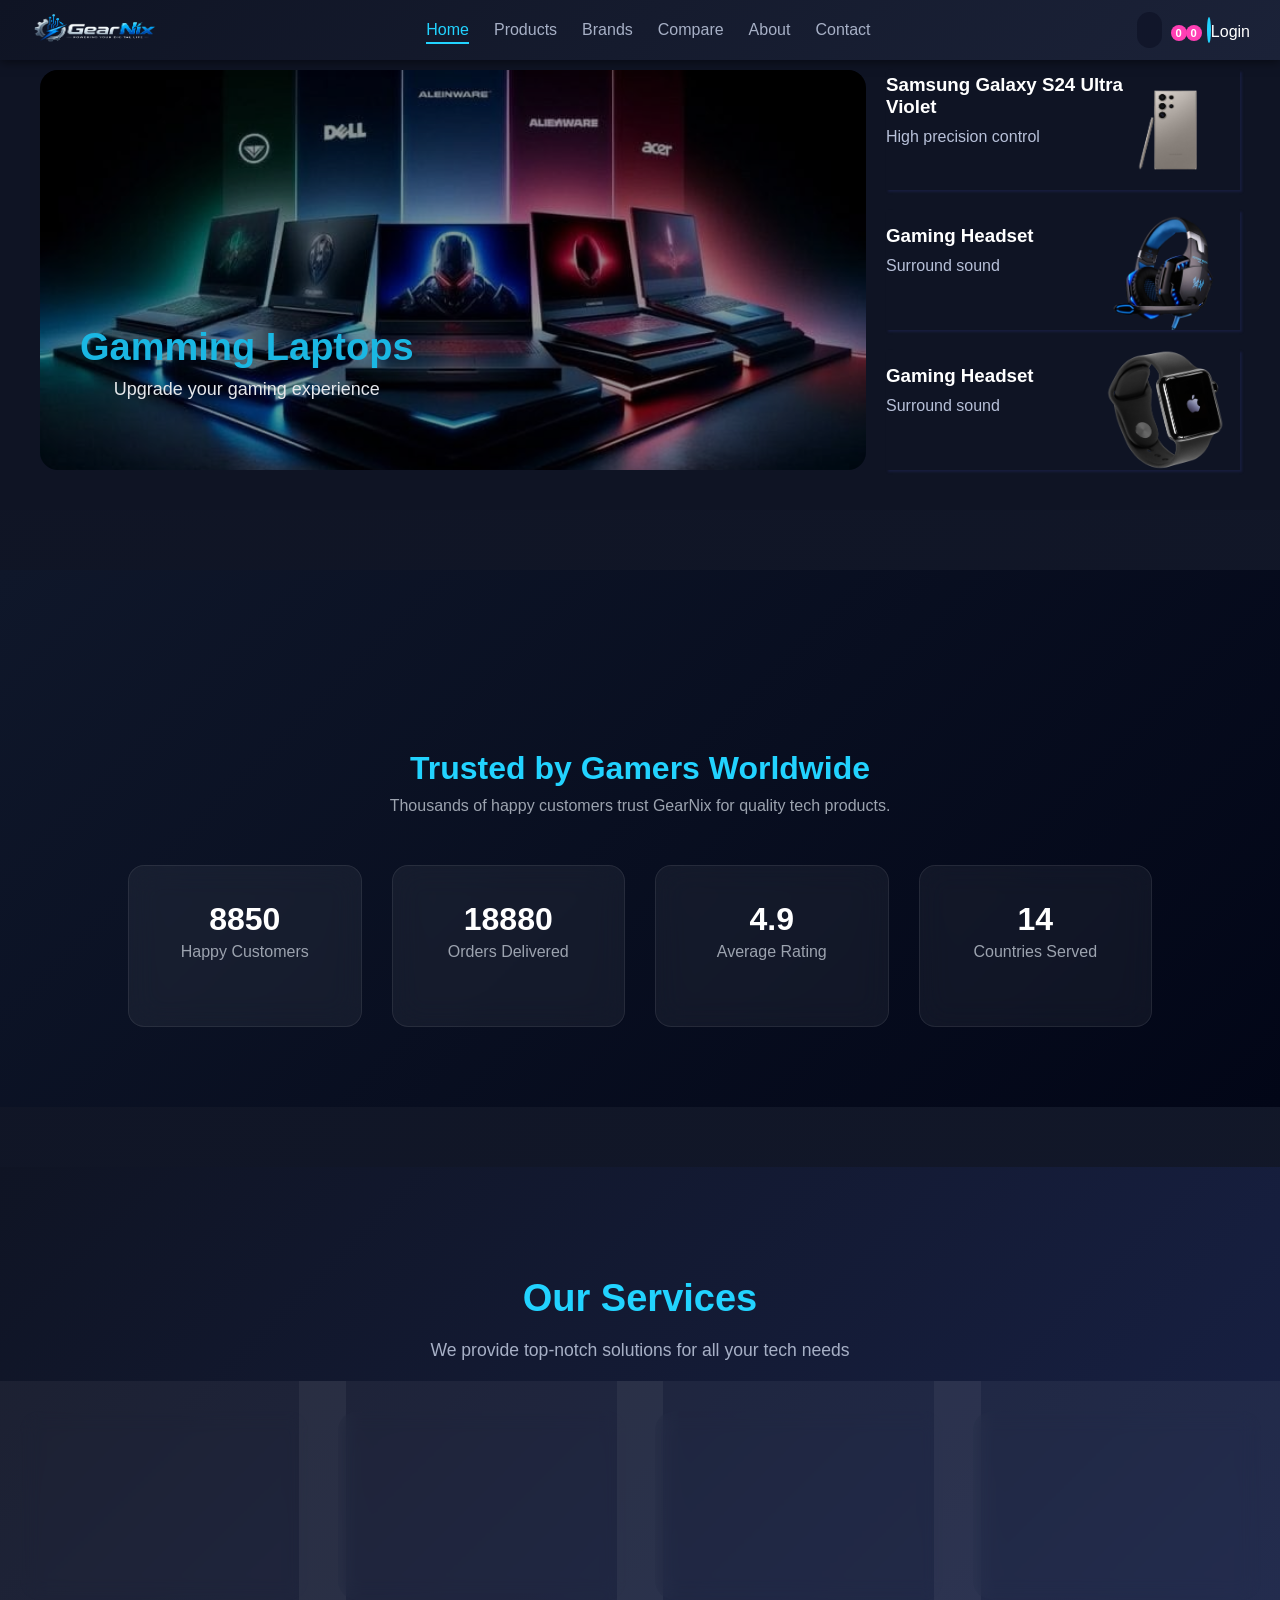
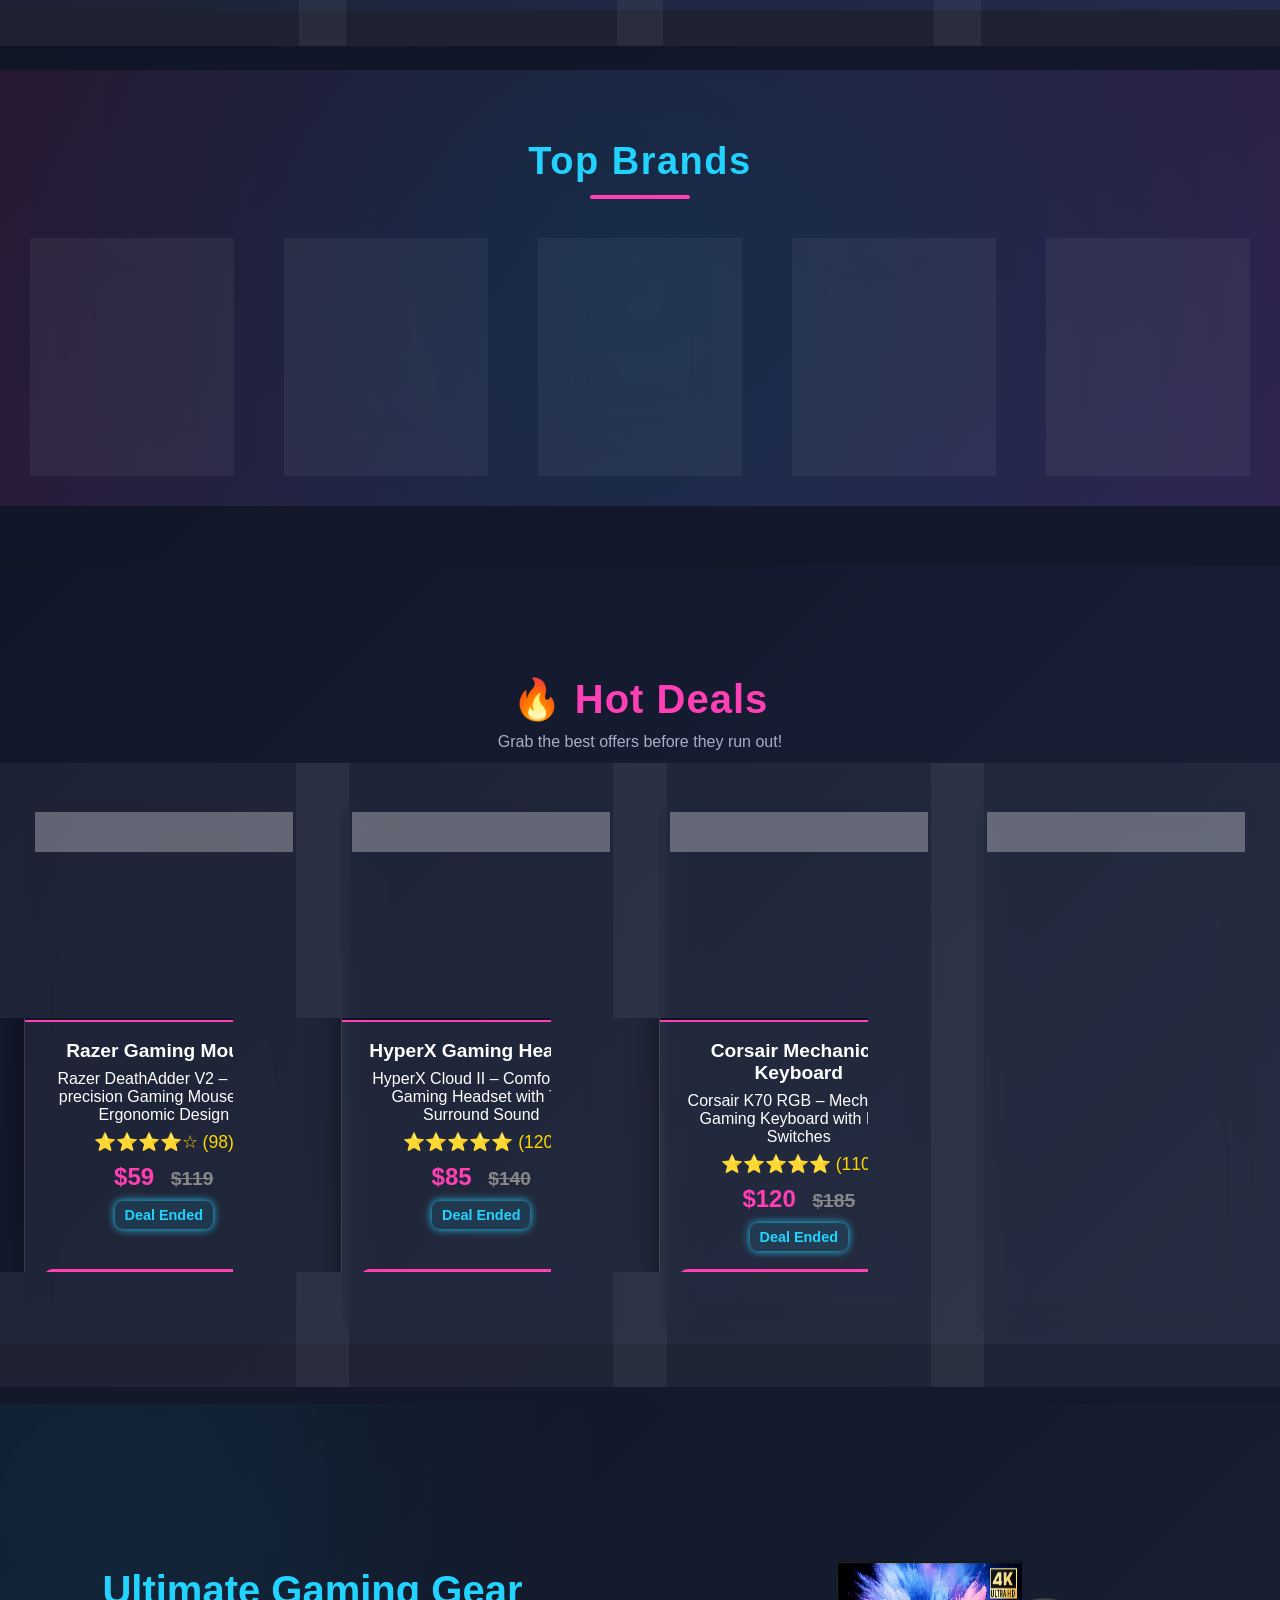
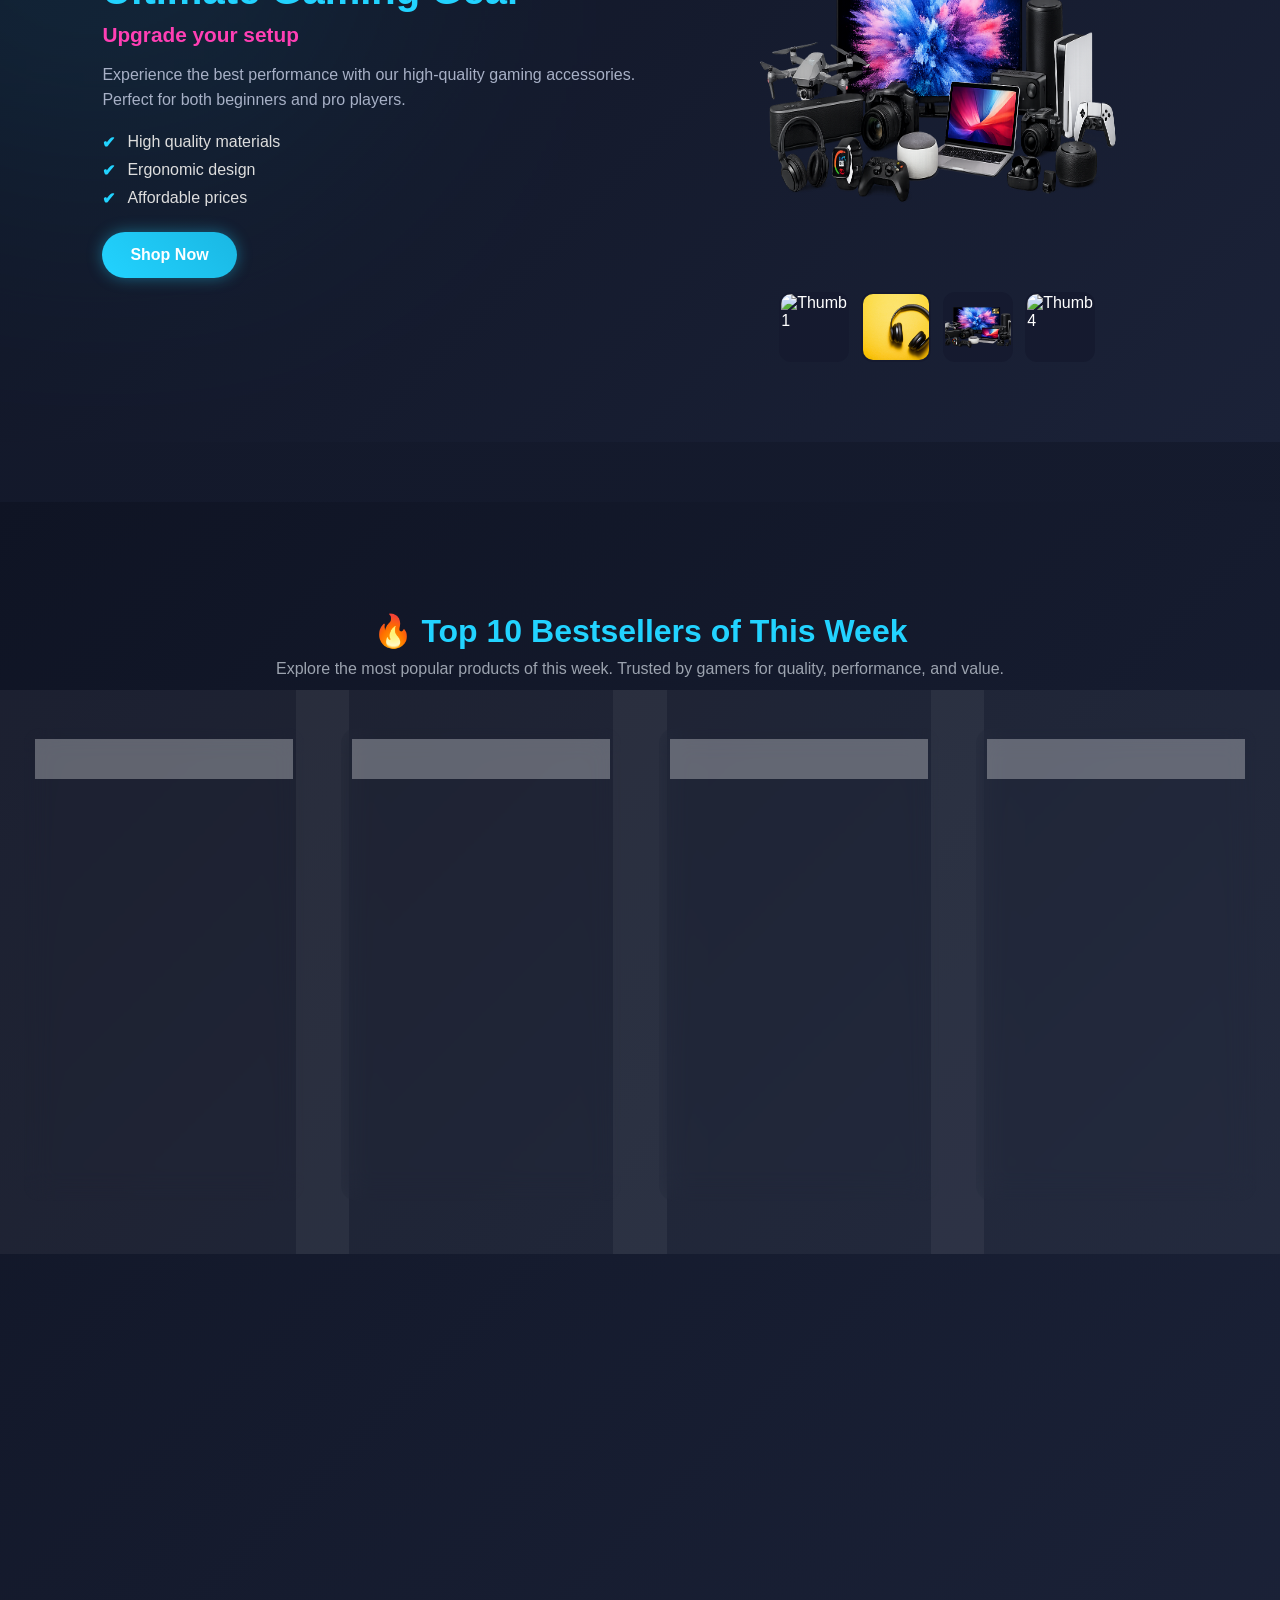
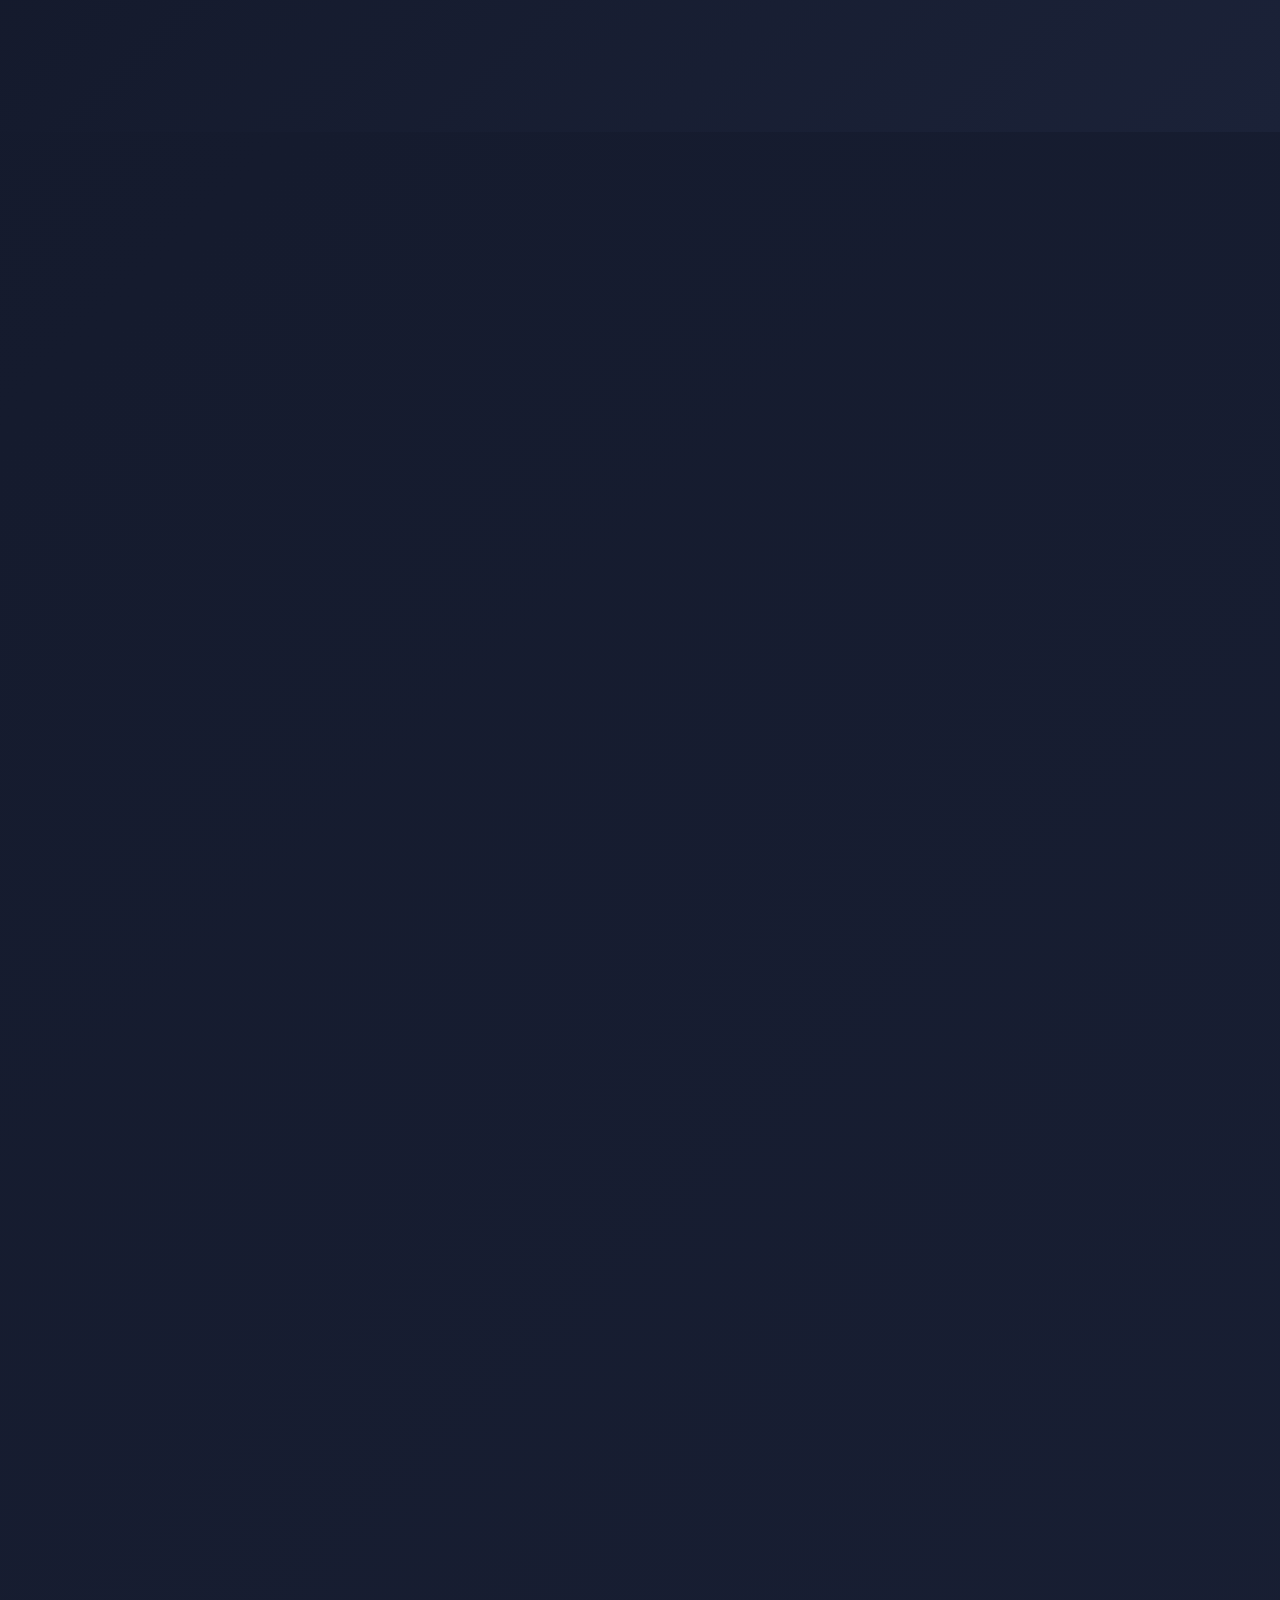
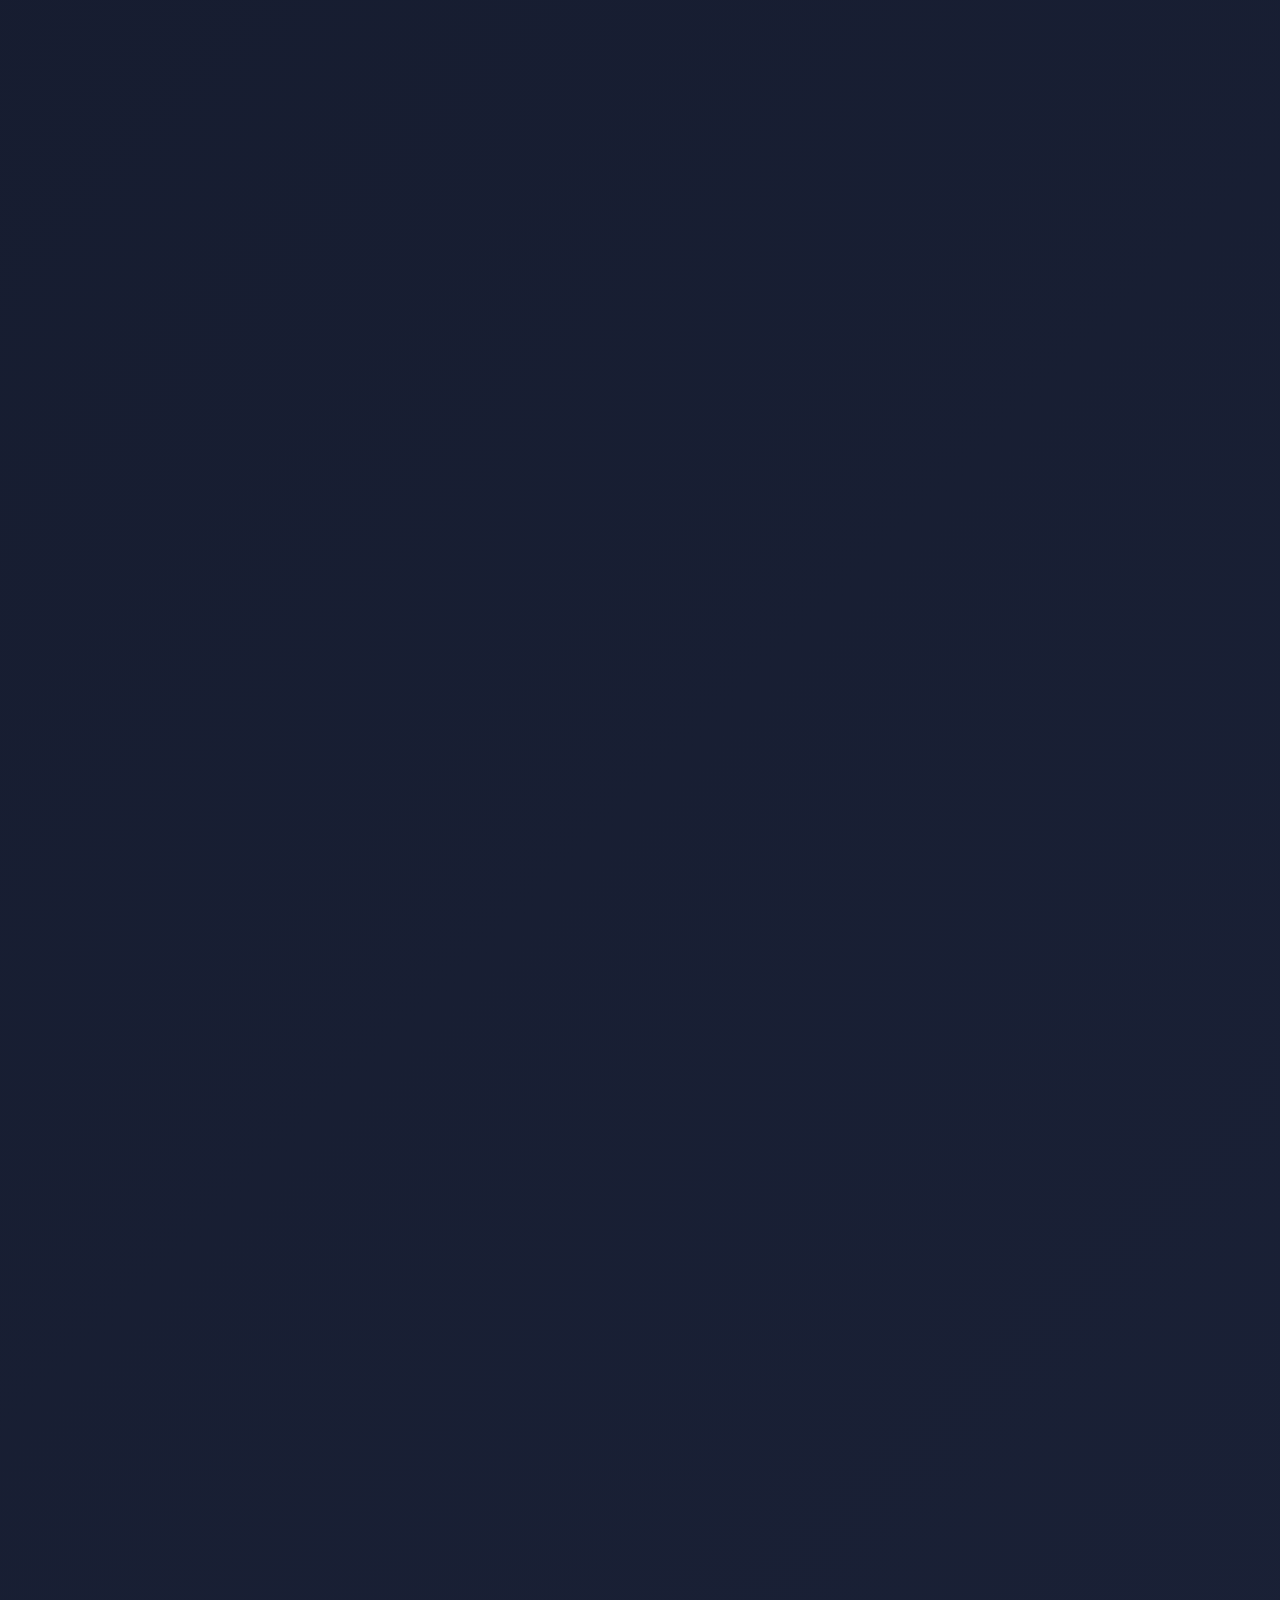
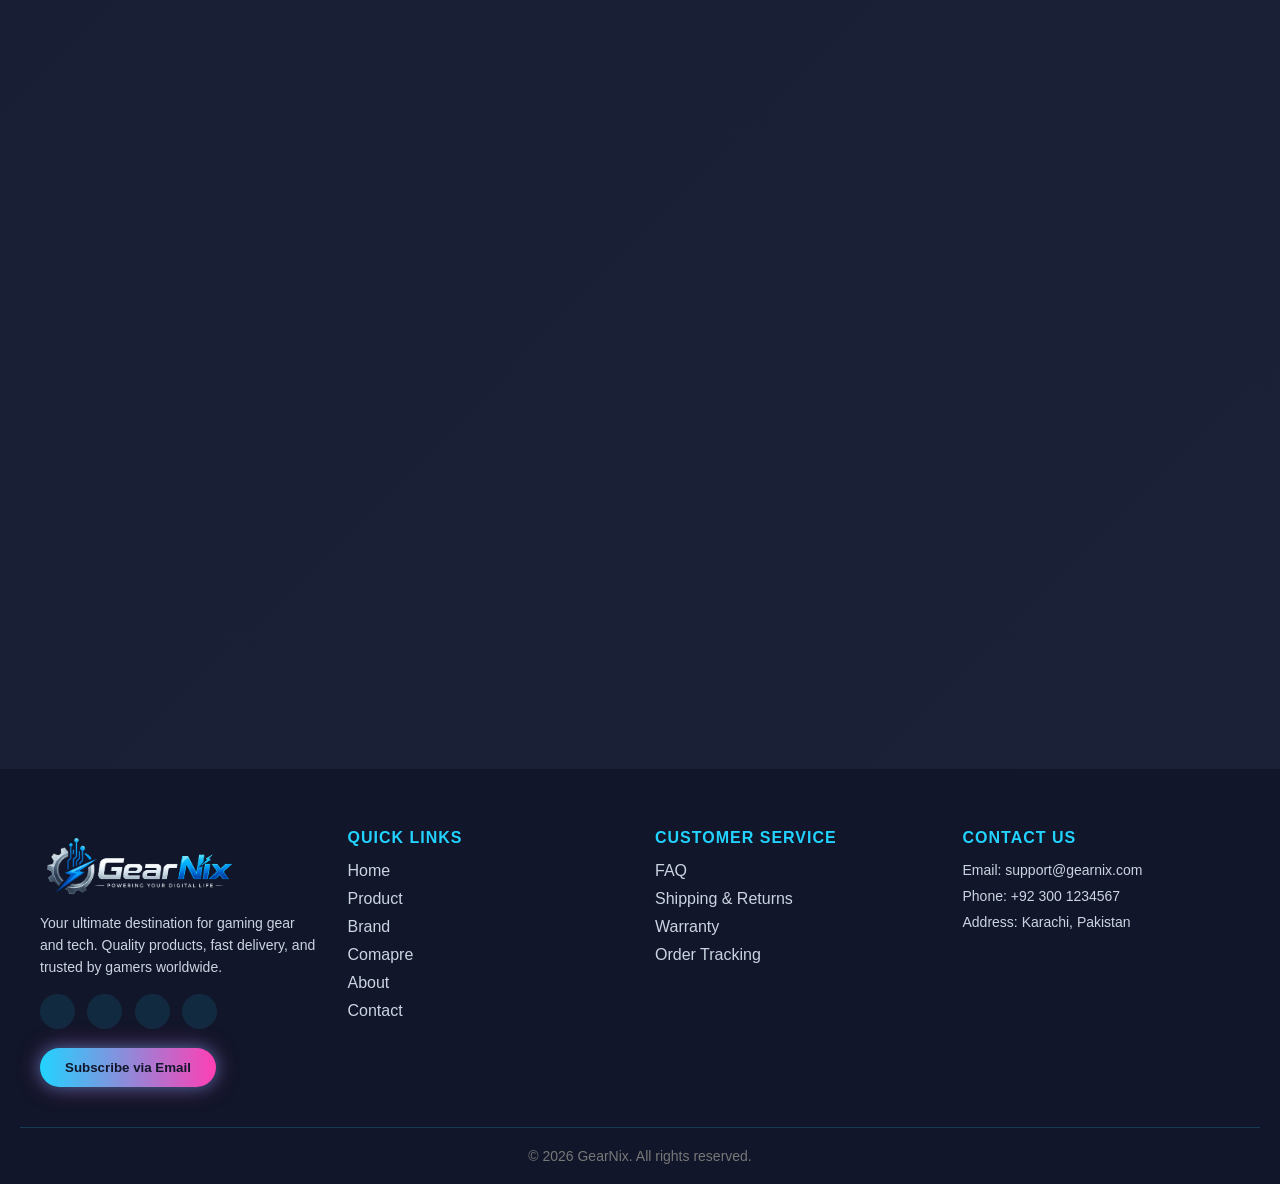
==== index.html @ ec47df85 "Initial commit" ====
<!DOCTYPE html>
<html lang="en">
<head>
    <meta charset="UTF-8">
    <meta name="viewport" content="width=device-width, initial-scale=1.0">
    <title>Document</title>

    <link rel="stylesheet" href="https://cdnjs.cloudflare.com/ajax/libs/font-awesome/7.0.1/css/all.min.css">
<link rel="stylesheet" href="main.css">
<!-- AOS CSS -->
<link rel="stylesheet" href="https://unpkg.com/aos@2.3.4/dist/aos.css" />
    <style>
        
       

    </style>
</head>
<body>
    
<!-- NAVBAR -->
<header class="main-navbar"  data-aos="fade-down">
  <!-- LEFT: Logo -->
  <div class="logo">
    <img src="images/logo.png" alt="Logo">
    <!-- <span>NexaTech Store</span> -->
  </div>

  <!-- CENTER: Nav Links -->
  <nav class="nav-links">
    <a href="index.html" class="active">Home</a>
    <a href="product.html">Products</a>
    <a href="brands.html">Brands</a>
    <a href="compare.html">Compare</a>
    <!-- <a href="checkout.html">Check out</a> -->
    <a href="about.html">About</a>
    <a href="contactus.html">Contact</a>
  </nav>

  <!-- RIGHT: Icons -->
  <div class="nav-icons">
    <!-- SEARCH -->
    <div class="search-wrapper">
      <i class="fa-solid fa-magnifying-glass search-icon"></i>
      <input type="text" placeholder="Search products..." id="searchInput" class="search-input">
      <div class="search-dropdown" id="searchDropdown"></div>
    </div>

    <!-- HEART / Wishlist -->
    <div class="icon-wrapper">
      <i class="fa-regular fa-heart heart-icon"></i>
      <span class="nav-badge heart-count">0</span>
    </div>

    <!-- CART -->
    <div class="icon-wrapper">
      <i class="fa-solid fa-cart-shopping cart-icon"></i>
      <span class="nav-badge cart-count">0</span>
    </div>

   

    <span class="login" id="loginBtn">
      <i class="fa-solid fa-circle-user"></i>
      <span id="login-name">My Account</span>
    </span>
    <span id="logoutBtn" style="cursor: pointer; "> <i class="fas fa-sign-out"></i></span>

    <!-- MOBILE TOGGLE -->
  </div>
  <i class="fa-solid fa-bars mobile-toggle"></i>
</header>

<!-- MOBILE MENU -->
<div class="mobile-menu" id="mobileMenu">
  <!-- Close button -->
  <i class="fa-solid fa-xmark close-mobile" id="closeMobile"></i>

  <!-- Top: Profile + Search -->
  <div class="mobile-top">
    <div class="mobile-profile">
      <!-- <i class="fa-solid fa-circle-user"></i>
      <span id="login-name">My Account</span> -->
      <span class="mobile-login" id="mobileLoginBtn">
        <i class="fa-solid fa-circle-user"></i>
        <span class="mobile-login-name">My Account</span>
      </span>
      </span>
    </div>
    
    <div class="mobile-search">
      <input type="text" placeholder="Search products...">
      <i class="fa-solid fa-magnifying-glass"></i>
    </div>
  </div>

  <!-- Nav Links -->
  <nav class="mobile-links">
    <a href="index.html" class="active">Home</a>
    <a href="product.html">Products</a>
    <a href="compare.html">Compare</a>
    <a href="About">Check out</a>
    <a href="contactus.html">Contact</a>
  </nav>

  <!-- Bottom: Logout -->
  <div class="mobile-logout">
    <i class="fas fa-sign-out"></i>
    <span>Logout</span>
  </div>
</div>
    <section class="hero" data-aos="fade-up">
        <!-- LEFT : SLIDER -->
        <div class="hero-slider">
          
          <div class="slide active" style="background-image:url('images/banner/banner\ \(10\).jfif')">
            <div class="slide-content">
              <h1>Gamming Laptops</h1>
              <p>Upgrade your gaming experience</p>
            </div>
          </div>
      
          <div class="slide" style="background-image:url('images/banner/banner\ \(4\).jfif')">
            <div class="slide-content">
              <h1>Samsung S25 Ultra</h1>
              <p>Feel every sound clearly</p>
            </div>
          </div>
      
          <div class="slide" style="background-image:url('images/banner/banner\ \(12\).jfif')">
            <div class="slide-content">
              <h1>Huawei Nova 5T</h1>
              <p>Fast response & durability</p>
            </div>
          </div>
          <div class="slide" style="background-image:url('images/banner/banner.jfif')">
            <div class="slide-content">
              <h1>Headset Pro</h1>
              <p>Fast response & durability</p>
            </div>
          </div>
          <div class="slide" style="background-image:url('images/banner/banner\ \(1\).jfif')">
            <div class="slide-content">
              <h1>Samsung S53 Ultra pro</h1>
              <p>Fast response & durability</p>
            </div>
          </div>
          
        </div>
      
        <!-- RIGHT : CARDS -->
        <div class="hero-cards" >
          
          <a href="product.html">
            <div class="card">
            <div class="card-text">
              <h3>Samsung Galaxy S24 Ultra Violet</h3>
              <p>High precision control</p>
            </div>
            <img src="images/samsung/samsung (1).png" alt="">
          </div>
         </a>
      
          <a href="product.html">
            <div class="card">
            <div class="card-text">
              <h3>Gaming Headset</h3>
              <p>Surround sound</p>
            </div>
            <img src="images/headset/gamming headset.png" alt="">
          </div>
        </a>
          <a href="product.html">
            <div class="card">
            <div class="card-text">
              <h3>Gaming Headset</h3>
              <p>Surround sound</p>
            </div>
            <img src="images/watch/Apple Watch Series 9 (1).png" alt="">
          </div>
        </a>
        </div>
      </section>
      <section class="happy-store-section" data-aos="fade-up">

        <h2 class="section-title">Trusted by Gamers Worldwide</h2>
        <p class="section-subtitle">Thousands of happy customers trust GearNix for quality tech products.</p>
      
        <div class="happy-container">
      
          <div class="happy-card">
            <i class="fa-solid fa-users"></i>
            <h3 class="counter" data-target="15000">0</h3>
            <p>Happy Customers</p>
          </div>
      
          <div class="happy-card">
            <i class="fa-solid fa-box"></i>
            <h3 class="counter" data-target="32000">0</h3>
            <p>Orders Delivered</p>
          </div>
      
          <div class="happy-card">
            <i class="fa-solid fa-star"></i>
            <h3 class="counter" data-target="4.9">0</h3>
            <p>Average Rating</p>
          </div>
      
          <div class="happy-card">
            <i class="fa-solid fa-globe"></i>
            <h3 class="counter" data-target="25">0</h3>
            <p>Countries Served</p>
          </div>
      
        </div>
      
      </section>

      <!-- ================= Services Section ================= -->
<section class="services-section" data-aos="fade-up">
  <h2 class="section-title">Our Services</h2>
  <p class="section-subtitle">We provide top-notch solutions for all your tech needs</p>

  <div class="services-grid">
    <div class="service-card" data-aos="fade-up">
      <div class="service-icon">
        <i class="fa-solid fa-truck-fast"></i>
      </div>
      <h3>Fast Delivery</h3>
      <p>Get your products delivered quickly and safely right to your doorstep.</p>
    </div>

    <div class="service-card" data-aos="fade-up">
      <div class="service-icon">
        <i class="fa-solid fa-shield-halved"></i>
      </div>
      <h3>Secure Payment</h3>
      <p>100% secure payments with multiple options including cards & wallets.</p>
    </div>

    <div class="service-card" data-aos="fade-up">
      <div class="service-icon">
        <i class="fa-solid fa-headset"></i>
      </div>
      <h3>24/7 Support</h3>
      <p>Our support team is available round-the-clock to help you anytime.</p>
    </div>

    <div class="service-card" data-aos="fade-up">
      <div class="service-icon">
        <i class="fa-solid fa-rotate-left"></i>
      </div>
      <h3>Easy Returns</h3>
      <p>Hassle-free returns and exchanges within 30 days of purchase.</p>
    </div>
  </div>
</section>

      <section class="brand-section">
        <h1>Top Brands</h1>
        <div class="brand-container">
          <a href="brands.html?brand=Samsung" class="brand-card"  
          data-brand="Samsung">
            <div class="brand-logo">
              <img src="images/samsung ChatGPT.png" alt="Samsung">
            </div>
            <span>Samsung</span>
          </a>
      
          <a href="brands.html?brand=Apple" class="brand-card">
            <div class="brand-logo">
              <img src="images/apple brand1.png" alt="Apple">
            </div>
            <span>iPhone</span>
          </a>
      
          <a href="brands.html?brand=Huawei" class="brand-card">
            <div class="brand-logo">
              <img src="images/huawei brand.png" alt="Huawei">
            </div>
            <span>Huawei</span>
          </a>
      
          <a href="brands.html?brand=Sony" class="brand-card">
            <div class="brand-logo">
              <img src="images/hp/hp logp.png" alt="Sony">
            </div>
            <span>Hp</span>
          </a>
      
          <a href="#" class="brand-card">
            <div class="brand-logo">
              <img src="images/dell/dell logo.png" alt="Huawei">
            </div>
            <span>Dell</span>
          </a>
        </div>
      </section>


  <!-- ================= Deals Section ================= -->
<section class="deals-section" data-aos="fade-up">
  <h2 class="section-title">🔥 Hot Deals</h2>
  <p class="section-subtitle">Grab the best offers before they run out!</p>

  <div class="deals-grid">

    <!-- Gaming Mouse -->
<div class="product-card" data-aos="fade-up"
data-id="1"
data-name="Razer Gaming Mouse"
data-desc="Razer DeathAdder V2 – High-precision Gaming Mouse with Ergonomic Design"
data-price="59"
data-img="images/mouse/razer-deathadder.png"
data-brand="Razer"
data-category="Gaming Mouse"
data-sku="RZ-DV2-001"
data-warranty="2 Years"
data-stock="In Stock">
<div class="product-img-wrapper">
<img src="images/gaming/mouse.png" alt="Razer Gaming Mouse">
<span class="badge discount">50% OFF</span>
<div class="icon-group">
 <i class="fa-solid fa-code-compare compare-icon" title="Compare"></i>
 <i class="fa-regular fa-heart heart-icon" title="Add to Wishlist"></i>
</div>
</div>
<div class="product-info">
<h3 class="product-name">Razer Gaming Mouse</h3>
<p class="desc">Razer DeathAdder V2 – High-precision Gaming Mouse with Ergonomic Design</p>
<div class="rating">⭐⭐⭐⭐☆ <span>(98)</span></div>
<div class="price">
 <span class="current">$59</span> <del>$119</del>
</div>
<div class="countdown" data-end="2026-03-03T17:59:59"></div>
</div>
<div class="product-actions">
<button class="add-to-cart-btn">
 <i class="fa-solid fa-cart-arrow-down"></i> Add to Cart
</button>
</div>
</div>

<!-- Gaming Headset -->
<div class="product-card" data-aos="fade-up" 
data-id="2"
data-name="HyperX Gaming Headset"
data-desc="HyperX Cloud II – Comfortable Gaming Headset with 7.1 Surround Sound"
data-price="85"
data-img="images/headset/hyperx-cloud2.png"
data-brand="HyperX"
data-category="Gaming Headset"
data-sku="HX-CLD2-002"
data-warranty="1 Year"
data-stock="In Stock">
<div class="product-img-wrapper">
<img src="images/gaming/headset.png" alt="HyperX Gaming Headset">
<span class="badge discount">40% OFF</span>
<div class="icon-group">
 <i class="fa-solid fa-code-compare compare-icon" title="Compare"></i>
 <i class="fa-regular fa-heart heart-icon" title="Add to Wishlist"></i>
</div>
</div>
<div class="product-info">
<h3 class="product-name">HyperX Gaming Headset</h3>
<p class="desc">HyperX Cloud II – Comfortable Gaming Headset with 7.1 Surround Sound</p>
<div class="rating">⭐⭐⭐⭐⭐ <span>(120)</span></div>
<div class="price">
 <span class="current">$85</span> <del>$140</del>
</div>
<div class="countdown" data-end="2026-03-05T23:59:59"></div>
</div>
<div class="product-actions">
<button class="add-to-cart-btn">
 <i class="fa-solid fa-cart-arrow-down"></i> Add to Cart
</button>
</div>
</div>

<!-- Mechanical Keyboard -->
<div class="product-card" data-aos="fade-up"
data-id="3"
data-name="Corsair Mechanical Keyboard"
data-desc="Corsair K70 RGB – Mechanical Gaming Keyboard with Blue Switches"
data-price="120"
data-img="images/keyboard/corsair-k70.png"
data-brand="Corsair"
data-category="Mechanical Keyboard"
data-sku="CR-K70-003"
data-warranty="2 Years"
data-stock="In Stock">
<div class="product-img-wrapper">
<img src="images/keyboard/teclado_mecânico-removebg-preview.png" alt="Corsair Mechanical Keyboard">
<span class="badge discount">35% OFF</span>
<div class="icon-group">
 <i class="fa-solid fa-code-compare compare-icon" title="Compare"></i>
 <i class="fa-regular fa-heart heart-icon" title="Add to Wishlist"></i>
</div>
</div>
<div class="product-info">
<h3 class="product-name">Corsair Mechanical Keyboard</h3>
<p class="desc">Corsair K70 RGB – Mechanical Gaming Keyboard with Blue Switches</p>
<div class="rating">⭐⭐⭐⭐⭐ <span>(110)</span></div>
<div class="price">
 <span class="current">$120</span> <del>$185</del>
</div>
<div class="countdown" data-end="2026-03-07T23:59:59"></div>
</div>
<div class="product-actions">
<button class="add-to-cart-btn">
 <i class="fa-solid fa-cart-arrow-down"></i> Add to Cart
</button>
</div>
</div>

<!-- Game Controller -->
<div class="product-card" data-aos="fade-up"
data-id="4"
data-name="Xbox Wireless Controller"
data-desc="Xbox Series X Controller – Ergonomic Wireless Game Controller for PC & Console"
data-price="60"
data-img="images/controller/xbox-controller.png"
data-brand="Microsoft"
data-category="Game Controller"
data-sku="XB-CNTR-004"
data-warranty="1 Year"
data-stock="In Stock">
<div class="product-img-wrapper">
<img src="images/gaming-controller/controller.png" alt="Xbox Wireless Controller">
<span class="badge discount">30% OFF</span>
<div class="icon-group">
 <i class="fa-solid fa-code-compare compare-icon" title="Compare"></i>
 <i class="fa-regular fa-heart heart-icon" title="Add to Wishlist"></i>
</div>
</div>
<div class="product-info">
<h3 class="product-name">Xbox Wireless Controller</h3>
<p class="desc">Xbox Series X Controller – Ergonomic Wireless Game Controller for PC & Console</p>
<div class="rating">⭐⭐⭐⭐☆ <span>(95)</span></div>
<div class="price">
 <span class="current">$60</span> <del>$85</del>
</div>
<div class="countdown" data-end="2026-03-09T23:59:59"></div>
</div>
<div class="product-actions">
<button class="add-to-cart-btn">
 <i class="fa-solid fa-cart-arrow-down"></i> Add to Cart
</button>
</div>
</div>

    <!-- Copy more product cards and update data-end and discount -->
    
  </div>
</section>

<section class="feature-section" data-aos="fade-up">

  <!-- LEFT TEXT -->
  <div class="feature-text">
    <h2>Ultimate Gaming Gear</h2>
    <h4>Upgrade your setup</h4>
    <p>Experience the best performance with our high-quality gaming accessories. Perfect for both beginners and pro players.</p>
    <ul>
      <li>High quality materials</li>
      <li>Ergonomic design</li>
      <li>Affordable prices</li>
    </ul>
    <!-- <button class="shop-btn"></button> -->
    <a href="product.html"  class="shop-btn">Shop Now</a>
  </div>

  <!-- RIGHT IMAGE -->
  <div class="feature-image">
    <div class="feature-image">

      <div class="image-frame">
        <img src="images/ChatGPT Image Feb 4, 2026, 02_21_03 AM.png" id="big-image" alt="Big Product">
      </div>
    
      
    
    </div>
    <!-- SMALL IMAGES -->
    <div class="small-images">
      <img src="images/ali-bakhtiari-KHBxEH2cFB0-unsplash.jpg" class="thumb" alt="Thumb 1">
      <img src="images/c-d-x-PDX_a_82obo-unsplash.jpg" class="thumb" alt="Thumb 2">
      <img src="images/ChatGPT Image Feb 4, 2026, 02_21_03 AM.png" class="thumb" alt="Thumb 3">
      <img src="images/ali-bakhtiari-KHBxEH2cFB0-unsplash.jpg" class="thumb" alt="Thumb 4">
    </div>
  </div>

</section>

      <section class="bestseller-section" data-aos="fade-up">
        <h2 class="section-title">🔥 Top 10 Bestsellers of This Week</h2>
        <p class="section-subtitle">
          Explore the most popular products of this week. Trusted by gamers for quality, performance, and value.
        </p>
      
        <div class="bestseller-grid">
      
         <div class="product-card" data-aos="fade-up"
     data-id="5"
     data-name="Razer Gaming Mouse"
     data-desc="Razer DeathAdder V2 – High-precision Gaming Mouse with Ergonomic Design"
     data-price="59"
     data-img="images/mouse/razer-deathadder.png"
     data-brand="Razer"
     data-category="Gaming Mouse"
     data-sku="RZ-DV2-001"
     data-warranty="2 Years"
     data-stock="In Stock">

  <!-- IMAGE -->
  <div class="product-img-wrapper">
    <img src="images/gaming/mouse.png" alt="Razer Gaming Mouse">
    <span class="badge">Hot</span>
    <div class="icon-group">
      <i class="fa-solid fa-code-compare compare-icon" title="Compare"></i>
      <i class="fa-regular fa-heart heart-icon" title="Add to Wishlist"></i>
    </div>
  </div>

  <!-- PRODUCT INFO -->
  <div class="product-info">
    <h3 class="product-name">Razer Gaming Mouse</h3>
    <p class="desc">Razer DeathAdder V2 – High-precision Gaming Mouse with Ergonomic Design</p>
    <div class="rating">⭐⭐⭐⭐⭐ <span>(250)</span></div>
    <div class="price">
      <span class="current">$59</span> <del>$79</del>
    </div>
  </div>

  <!-- ACTIONS -->
  <div class="product-actions">
    <button class="add-to-cart-btn">
      <i class="fa-solid fa-cart-arrow-down"></i> Add to Cart
    </button>
  </div>

</div>
<div class="product-card" data-aos="fade-up"
data-id="6"
data-name="HP Pavilion Laptop"
data-desc="HP Pavilion 15 – Intel i5 12th Gen, 16GB RAM, 512GB SSD, 15.6” Full HD Display"
data-price="899"
data-img="images/laptop/hp-pavilion.png"
data-brand="HP"
data-category="Laptop"
data-sku="HP-PAV15-001"
data-warranty="1 Year"
data-stock="In Stock">

<!-- IMAGE -->
<div class="product-img-wrapper">
<img src="images/hp/hp (3).png" alt="HP Pavilion Laptop">
<span class="badge">Hot</span>
<div class="icon-group">
 <i class="fa-solid fa-code-compare compare-icon" title="Compare"></i>
 <i class="fa-regular fa-heart heart-icon" title="Add to Wishlist"></i>
</div>
</div>

<!-- PRODUCT INFO -->
<div class="product-info">
<h3 class="product-name">HP Pavilion Laptop</h3>
<p class="desc">HP Pavilion 15 – Intel i5 12th Gen, 16GB RAM, 512GB SSD, 15.6” Full HD Display</p>
<div class="rating">⭐⭐⭐⭐☆ <span>(180)</span></div>
<div class="price">
 <span class="current">$899</span> <del>$999</del>
</div>
</div>

<!-- ACTIONS -->
<div class="product-actions">
<button class="add-to-cart-btn">
 <i class="fa-solid fa-cart-arrow-down"></i> Add to Cart
</button>
</div>

</div>
<div class="product-card" data-aos="fade-up"
     data-id="7"
     data-name="HyperX Gaming Mic"
     data-desc="HyperX QuadCast – USB Condenser Microphone for Streaming and Gaming"
     data-price="120"
     data-img="images/mic/hyperx-mic.png"
     data-brand="HyperX"
     data-category="Mic"
     data-sku="HX-QC-001"
     data-warranty="1 Year"
     data-stock="In Stock">

  <!-- IMAGE -->
  <div class="product-img-wrapper">
    <img src="images/mic/mic (1).png" alt="HyperX Gaming Mic">
    <span class="badge">Hot</span>
    <div class="icon-group">
      <i class="fa-solid fa-code-compare compare-icon" title="Compare"></i>
      <i class="fa-regular fa-heart heart-icon" title="Add to Wishlist"></i>
    </div>
  </div>

  <!-- PRODUCT INFO -->
  <div class="product-info">
    <h3 class="product-name">HyperX Gaming Mic</h3>
    <p class="desc">HyperX QuadCast – USB Condenser Microphone for Streaming and Gaming</p>
    <div class="rating">⭐⭐⭐⭐☆ <span>(95)</span></div>
    <div class="price">
      <span class="current">$120</span> <del>$149</del>
    </div>
  </div>

  <!-- ACTIONS -->
  <div class="product-actions">
    <button class="add-to-cart-btn">
      <i class="fa-solid fa-cart-arrow-down"></i> Add to Cart
    </button>
  </div>

</div>         
<div class="product-card" data-aos="fade-up"
data-id="8"
data-name="Logitech C920 Webcam"
data-desc="Logitech C920 HD Pro – Full HD 1080p Webcam for Streaming & Video Calls"
data-price="85"
data-img="images/webcam/logitech-c920.png"
data-brand="Logitech"
data-category="Webcam"
data-sku="LG-C920-001"
data-warranty="1 Year"
data-stock="In Stock">

<!-- IMAGE -->
<div class="product-img-wrapper">
<img src="images/webcam/webcam (1).png" alt="Logitech C920 Webcam">
<span class="badge">Hot</span>
<div class="icon-group">
 <i class="fa-solid fa-code-compare compare-icon" title="Compare"></i>
 <i class="fa-regular fa-heart heart-icon" title="Add to Wishlist"></i>
</div>
</div>

<!-- PRODUCT INFO -->
<div class="product-info">
<h3 class="product-name">Logitech C920 Webcam</h3>
<p class="desc">Logitech C920 HD Pro – Full HD 1080p Webcam for Streaming & Video Calls</p>
<div class="rating">⭐⭐⭐⭐☆ <span>(150)</span></div>
<div class="price">
 <span class="current">$85</span> <del>$99</del>
</div>
</div>

<!-- ACTIONS -->
<div class="product-actions">
<button class="add-to-cart-btn">
 <i class="fa-solid fa-cart-arrow-down"></i> Add to Cart
</button>
</div>

</div>   
<div class="product-card"  data-aos="fade-up"
     data-id="9"
     data-name="Samsung Gaming Monitor"
     data-desc="Samsung 27-inch 144Hz Gaming Monitor – Smooth Gameplay Display with Crisp Colors"
     data-price="250"
     data-img="images/monitor/samsung-gaming-monitor.png"
     data-brand="Samsung"
     data-category="Monitor"
     data-sku="SM-GM-009"
     data-warranty="3 Years"
     data-stock="In Stock">
  
  <div class="product-img-wrapper">
    <img src="images/monitor/monitor (1).png" alt="Samsung Gaming Monitor">
    <span class="badge">Hot</span>
    <div class="icon-group">
      <i class="fa-solid fa-code-compare compare-icon" title="Compare"></i>
      <i class="fa-regular fa-heart heart-icon" title="Add to Wishlist"></i>
    </div>
  </div>

  <div class="product-info">
    <h3 class="product-name">Samsung Gaming Monitor</h3>
    <p class="desc">Samsung 27-inch 144Hz Gaming Monitor – Smooth Gameplay Display</p>
    <div class="rating">⭐⭐⭐⭐☆ <span>(120)</span></div>
    <div class="price">
      <span class="current">$250</span> <del>$300</del>
    </div>
  </div>

  <div class="product-actions">
    <button class="add-to-cart-btn">
      <i class="fa-solid fa-cart-arrow-down"></i> Add to Cart
    </button>
  </div>
</div>      

<div class="product-card" data-aos="fade-up"
     data-id="10"
     data-name="Dell Inspiron Laptop"
     data-desc="Dell Inspiron 15 – Intel i7, 16GB RAM, 512GB SSD, Full HD Display"
     data-price="850"
     data-img="images/laptop/dell-inspiron.png"
     data-brand="Dell"
     data-category="Laptop"
     data-sku="DL-INSP-010"
     data-warranty="2 Years"
     data-stock="In Stock">

  <div class="product-img-wrapper">
    <img src="images/dell/dell (1).png" alt="Dell Inspiron Laptop">
    <span class="badge">Hot</span>    <div class="icon-group">
      <i class="fa-solid fa-code-compare compare-icon" title="Compare"></i>
      <i class="fa-regular fa-heart heart-icon" title="Add to Wishlist"></i>
    </div>
  </div>

  <div class="product-info">
    <h3 class="product-name">Dell Inspiron Laptop</h3>
    <p class="desc">Dell Inspiron 15 – Intel i7, 16GB RAM, 512GB SSD, Full HD Display</p>
    <div class="rating">⭐⭐⭐⭐☆ <span>(85)</span></div>
    <div class="price">
      <span class="current">$850</span> <del>$1000</del>
    </div>
  </div>

  <div class="product-actions">
    <button class="add-to-cart-btn">
      <i class="fa-solid fa-cart-arrow-down"></i> Add to Cart
    </button>
  </div>
</div>

<div class="product-card" data-aos="fade-up"
     data-id="11"
     data-name="JBL Bluetooth Speaker"
     data-desc="JBL Flip 6 – Portable Waterproof Bluetooth Speaker with Powerful Sound"
     data-price="120"
     data-img="images/speaker/jbl-flip6.png"
     data-brand="JBL"
     data-category="Speaker"
     data-sku="JBL-FLIP6-011"
     data-warranty="1 Year"
     data-stock="In Stock">

  <div class="product-img-wrapper">
    <img src="images/speakers/speaker (2).png" alt="JBL Bluetooth Speaker">
    <span class="badge">Hot</span>
      <div class="icon-group">
      <i class="fa-solid fa-code-compare compare-icon" title="Compare"></i>
      <i class="fa-regular fa-heart heart-icon" title="Add to Wishlist"></i>
    </div>
  </div>

  <div class="product-info">
    <h3 class="product-name">JBL Bluetooth Speaker</h3>
    <p class="desc">JBL Flip 6 – Portable Waterproof Bluetooth Speaker with Powerful Sound</p>
    <div class="rating">⭐⭐⭐⭐⭐ <span>(145)</span></div>
    <div class="price">
      <span class="current">$120</span> <del>$160</del>
    </div>
  </div>

  <div class="product-actions">
    <button class="add-to-cart-btn">
      <i class="fa-solid fa-cart-arrow-down"></i> Add to Cart
    </button>
  </div>
</div>

<div class="product-card" data-aos="fade-up"
     data-id="12"
     data-name="Anker 4-Port USB Hub"
     data-desc="Anker 4-Port USB 3.0 Hub – Expand Your Laptop/PC Connectivity with High-Speed Data Transfer"
     data-price="25"
     data-img="images/usb-hub/anker-4port.png"
     data-brand="Anker"
     data-category="USB Hub"
     data-sku="ANK-USBH-012"
     data-warranty="1 Year"
     data-stock="In Stock">

  <div class="product-img-wrapper">
    <img src="images//usb hub/usb hub (1).png" alt="Anker 4-Port USB Hub">
    <span class="badge discount">20% OFF</span>
    <div class="icon-group">
      <i class="fa-solid fa-code-compare compare-icon" title="Compare"></i>
      <i class="fa-regular fa-heart heart-icon" title="Add to Wishlist"></i>
    </div>
  </div>

  <div class="product-info">
    <h3 class="product-name">Anker 4-Port USB Hub</h3>
    <p class="desc">Anker 4-Port USB 3.0 Hub – Expand Your Laptop/PC Connectivity with High-Speed Data Transfer</p>
    <div class="rating">⭐⭐⭐⭐☆ <span>(75)</span></div>
    <div class="price">
      <span class="current">$25</span> <del>$32</del>
    </div>
  </div>

  <div class="product-actions">
    <button class="add-to-cart-btn">
      <i class="fa-solid fa-cart-arrow-down"></i> Add to Cart
    </button>
  </div>
</div>

        </div>
      </section>

      
      
<section class="review-section" data-aos="fade-up">
  <h1 class="heading">Review</h1>
  <div class="review-container">
  <!-- BIG RATING CARD -->
  <div class="review-card big-review" data-animate>
    <h1>4.9</h1>
    <p class="small-heading">Customer Rating</p>
    <p class="based">Based on 5000+ Reviews</p>

    <div class="progress">
      <span>5 Star</span>
      <div class="bar"><div class="fill" data-width="95%"></div></div>
      <span>95%</span>
    </div>

    <div class="progress">
      <span>4 Star</span>
      <div class="bar"><div class="fill" data-width="80%"></div></div>
      <span>80%</span>
    </div>

    <div class="progress">
      <span>3 Star</span>
      <div class="bar"><div class="fill" data-width="60%"></div></div>
      <span>60%</span>
    </div>
  </div>

  <!-- SMALL REVIEW CARDS -->
  <div class="review-card tilt" data-animate>
    <img src="images/review.jpg" alt="Ali Khan">
    <div class="stars">⭐⭐⭐⭐⭐</div>
    <h4>Ali Khan</h4>
    <p>Excellent quality products and fast delivery. Highly recommended for gamers.</p>
  </div>

  <div class="review-card tilt" data-animate>
    <img src="images/review3.jpg" alt="Sara Ahmed">
    <div class="stars">⭐⭐⭐⭐☆</div>
    <h4>Sara Ahmed</h4>
    <p>Very satisfied with the service and pricing. Smooth shopping experience.</p>
  </div>

  <div class="review-card tilt" data-animate>
    <img src="images/review1.jpg" alt="Usman Raza">
    <div class="stars">⭐⭐⭐⭐⭐</div>
    <h4>Usman Raza</h4>
    <p>Best gaming store, highly recommended. Will shop again soon!</p>
  </div>
</div>
</section>
     

<section class="arrival-section" data-aos="fade-up">

  <div class="arrival-card" data-aos="fade-up">
    <div class="arrival-text">
      <span class="tag">New Arrival</span>
      <h3>Gaming Headset X</h3>
      <a href="products.html" class="shop-link">Shop Now →</a>
    </div>
    <img src="images/headset/gamming headset.png" alt="">
  </div>

  <div class="arrival-card" data-aos="fade-up">
    <div class="arrival-text">
      <span class="tag">New Arrival</span>
      <h3>RGB Gaming Keyboard</h3>
      <a href="products.html" class="shop-link">Shop Now →</a>
    </div>
    <img src="images/keyboard/teclado_mecânico-removebg-preview.png" alt="">
  </div>

</section>



  <!-- Header -->
  <div class="arrival-header" data-aos="fade-up">

    <!-- LEFT: Category Heading -->
    <h2 class="arrival-title" id="category-heading">New Arrival</h2>
  
    <!-- RIGHT: Links -->
    <div class="arrival-nav">
      <a href="#" class="active" data-category="all" data-title="New Arrival">All Products</a>
      <a href="#" data-category="Laptop" data-title="Laptop">Laptop</a>
      <a href="#" data-category="Smartphone" data-title="Smartphone">Smartphone</a>
      <a href="#" data-category="Headset" data-title="Headset">Headset</a>
  
      <span class="grid-icon">
        <i></i><i></i><i></i><i></i>
      </span>
    </div>
  
  </div>
  
  
  <!-- Product Cards -->
  <section class="arrival-products" data-aos="fade-up">
<!--  -->
<!-- Headset 1 -->
<div class="product-card" data-category="Headset" data-aos="fade-up"
     data-id="13"
     data-name="HyperX Cloud II"
     data-desc="HyperX Cloud II – Comfortable Gaming Headset with 7.1 Surround Sound"
     data-price="85"
     data-img="images/headset/hyperx-cloud2.png"
     data-brand="HyperX"
     data-category= "Headset"
     data-sku="HX-CLD2-013"
     data-warranty="1 Year"
     data-stock="In Stock">
  <div class="product-img-wrapper">
    <img src="images/headset/headset1.png" alt="HyperX Cloud II">
    <div class="icon-group">
      <i class="fa-solid fa-code-compare compare-icon" title="Compare"></i>
      <i class="fa-regular fa-heart heart-icon" title="Add to Wishlist"></i>
    </div>
  </div>
  <div class="product-info">
    <h3 class="product-name">HyperX Cloud II</h3>
    <p class="desc">Comfortable Gaming Headset with 7.1 Surround Sound</p>
    <div class="rating">⭐⭐⭐⭐⭐ <span>(120)</span></div>
    <div class="price">
      <span class="current">$85</span> 
    </div>
  </div>
  <div class="product-actions">
    <button class="add-to-cart-btn"><i class="fa-solid fa-cart-arrow-down"></i> Add to Cart</button>
  </div>
</div>

<!-- Headset 2 -->
<div class="product-card" data-category="Headset"data-aos="fade-up"
     data-id="14"
     data-name="Logitech G435"
     data-desc="Logitech G435 Wireless Gaming Headset – Ultra-light, Comfortable Fit"
     data-price="70"
     data-img="images/headset/logitech-g435.png"
     data-brand="Logitech"
     data-category="Gaming Headset"
     data-sku="LG-G435-014"
     data-warranty="1 Year"
     data-stock="In Stock">
  <div class="product-img-wrapper">
    <img src="images/headset/headset2.png" alt="Logitech G435">
    <div class="icon-group">
      <i class="fa-solid fa-code-compare compare-icon" title="Compare"></i>
      <i class="fa-regular fa-heart heart-icon" title="Add to Wishlist"></i>
    </div>
  </div>
  <div class="product-info">
    <h3 class="product-name">Logitech G435</h3>
    <p class="desc">Wireless Gaming Headset – Ultra-light, Comfortable Fit</p>
    <div class="rating">⭐⭐⭐⭐ <span>(90)</span></div>
    <div class="price">
      <span class="current">$70</span> 
    </div>
  </div>
  <div class="product-actions">
    <button class="add-to-cart-btn"><i class="fa-solid fa-cart-arrow-down"></i> Add to Cart</button>
  </div>
</div>

<!-- Headset 3 -->
<div class="product-card" data-category="Headset" data-aos="fade-up"
     data-id="15"
     data-name="SteelSeries Arctis 7"
     data-desc="SteelSeries Arctis 7 Wireless – Gaming Headset with ClearCast Mic"
     data-price="120"
     data-img="images/headset/steelseries-arctis7.png"
     data-brand="SteelSeries"
     data-category="Gaming Headset"
     data-sku="SS-A7-015"
     data-warranty="2 Years"
     data-stock="In Stock">
  <div class="product-img-wrapper">
    <img src="images/headset/headset1 (2).png" alt="SteelSeries Arctis 7">
    <div class="icon-group">
      <i class="fa-solid fa-code-compare compare-icon" title="Compare"></i>
      <i class="fa-regular fa-heart heart-icon" title="Add to Wishlist"></i>
    </div>
  </div>
  <div class="product-info">
    <h3 class="product-name">SteelSeries Arctis 7</h3>
    <p class="desc">Wireless Gaming Headset with ClearCast Mic</p>
    <div class="rating">⭐⭐⭐⭐⭐ <span>(110)</span></div>
    <div class="price">
      <span class="current">$120</span> 
    </div>
  </div>
  <div class="product-actions">
    <button class="add-to-cart-btn"><i class="fa-solid fa-cart-arrow-down"></i> Add to Cart</button>
  </div>
</div>

<!-- Laptop 1: HP -->
<div class="product-card" data-aos="fade-up"
     data-id="16"
     data-name="HP Pavilion Laptop"
     data-desc="HP Pavilion 15 – Intel i7, 16GB RAM, 512GB SSD, Full HD Display"
     data-price="950"
     data-img="images/laptop/hp-pavilion.png"
     data-brand="HP"
     data-category="Laptop"
     data-sku="HP-PAV-016"
     data-warranty="2 Years"
     data-stock="In Stock">
  <div class="product-img-wrapper">
    <img src="images/hp/hp (2).png" alt="HP Pavilion Laptop">
    <div class="icon-group">
      <i class="fa-solid fa-code-compare compare-icon" title="Compare"></i>
      <i class="fa-regular fa-heart heart-icon" title="Add to Wishlist"></i>
    </div>
  </div>
  <div class="product-info">
    <h3 class="product-name">HP Pavilion Laptop</h3>
    <p class="desc">Intel i7, 16GB RAM, 512GB SSD, Full HD Display</p>
    <div class="rating">⭐⭐⭐⭐ <span>(105)</span></div>
    <div class="price">
      <span class="current">$950</span> 
    </div>
  </div>
  <div class="product-actions">
    <button class="add-to-cart-btn"><i class="fa-solid fa-cart-arrow-down"></i> Add to Cart</button>
  </div>
</div>

<!-- Laptop 2: Dell -->
<div class="product-card" data-aos="fade-up"
     data-id="17"
     data-name="Dell Inspiron Laptop"
     data-desc="Dell Inspiron 15 – Intel i7, 16GB RAM, 512GB SSD, Full HD Display"
     data-price="850"
     data-img="images/laptop/dell-inspiron.png"
     data-brand="Dell"
     data-category="Laptop"
     data-sku="DL-INSP-017"
     data-warranty="2 Years"
     data-stock="In Stock">
  <div class="product-img-wrapper">
    <img src="images/dell/dell3.png" alt="Dell Inspiron Laptop">
    <div class="icon-group">
      <i class="fa-solid fa-code-comare compare-icon" title="Compare"></i>
      <i class="fa-regular fa-heart heart-icon" title="Add to Wishlist"></i>
    </div>
  </div>
  <div class="product-info">
    <h3 class="product-name">Dell Inspiron Laptop</h3>
    <p class="desc">Intel i7, 16GB RAM, 512GB SSD, Full HD Display</p>
    <div class="rating">⭐⭐⭐⭐ <span>(85)</span></div>
    <div class="price">
      <span class="current">$850</span> 
    </div>
  </div>
  <div class="product-actions">
    <button class="add-to-cart-btn"><i class="fa-solid fa-cart-arrow-down"></i> Add to Cart</button>
  </div>
</div>

<!-- Laptop 3: Lenovo -->
<div class="product-card" data-aos="fade-up"
     data-id="18"
     data-name="Lenovo ThinkPad"
     data-desc="Lenovo ThinkPad X1 – Intel i7, 16GB RAM, 1TB SSD, Business Laptop"
     data-price="1200"
     data-img="images/laptop/lenovo-thinkpad.png"
     data-brand="Lenovo"
     data-category="Laptop"
     data-sku="LN-TPX1-018"
     data-warranty="3 Years"
     data-stock="In Stock">
  <div class="product-img-wrapper">
    <img src="images/lenovo/lenovo (1).png" alt="Lenovo ThinkPad">
    <div class="icon-group">
      <i class="fa-solid fa-code-compare compare-icon" title="Compare"></i>
      <i class="fa-regular fa-heart heart-icon" title="Add to Wishlist"></i>
    </div>
  </div>
  <div class="product-info">
    <h3 class="product-name">Lenovo ThinkPad</h3>
    <p class="desc">Intel i7, 16GB RAM, 1TB SSD, Business Laptop</p>
    <div class="rating">⭐⭐⭐⭐⭐ <span>(95)</span></div>
    <div class="price">
      <span class="current">$1200</span> 
    </div>
  </div>
  <div class="product-actions">
    <button class="add-to-cart-btn"><i class="fa-solid fa-cart-arrow-down"></i> Add to Cart</button>
  </div>
</div>

<!-- Mobile 1: Huawei -->
<div class="product-card" data-aos="fade-up"
     data-id="19"
     data-name="Huawei P50"
     data-desc="Huawei P50 – 8GB RAM, 256GB Storage, 50MP Camera, 6.5-inch Display"
     data-price="700"
     data-img="images/mobile/huawei-p50.png"
     data-brand="Huawei"
     data-category="Smartphone"
     data-sku="HW-P50-019"
     data-warranty="1 Year"
     data-stock="In Stock">
  <div class="product-img-wrapper">
    <img src="images/huawei/Huawei6 (3).png" alt="Huawei P50">
    <div class="icon-group">
      <i class="fa-solid fa-code-compare compare-icon" title="Compare"></i>
      <i class="fa-regular fa-heart heart-icon" title="Add to Wishlist"></i>
    </div>
  </div>
  <div class="product-info">
    <h3 class="product-name">Huawei P50</h3>
    <p class="desc">8GB RAM, 256GB Storage, 50MP Camera, 6.5-inch Display</p>
    <div class="rating">⭐⭐⭐⭐☆ <span>(90)</span></div>
    <div class="price">
      <span class="current">$700</span> 
    </div>
  </div>
  <div class="product-actions">
    <button class="add-to-cart-btn"><i class="fa-solid fa-cart-arrow-down"></i> Add to Cart</button>
  </div>
</div>

<!-- Mobile 2: Samsung -->
<div class="product-card" data-aos="fade-up"
     data-id="20"
     data-name="Samsung Galaxy S23"
     data-desc="Samsung Galaxy S23 – 8GB RAM, 256GB Storage, 108MP Camera, 6.8-inch Display"
     data-price="900"
     data-img="images/mobile/samsung-galaxy-s23.png"
     data-brand="Samsung"
     data-category="Smartphone"
     data-sku="SS-GS23-020"
     data-warranty="1 Year"
     data-stock="In Stock">
  <div class="product-img-wrapper">
    <img src="images/samsung/samsung (1).png" alt="Samsung Galaxy S23">
    <div class="icon-group">
      <i class="fa-solid fa-code-compare compare-icon" title="Compare"></i>
      <i class="fa-regular fa-heart heart-icon" title="Add to Wishlist"></i>
    </div>
  </div>
  <div class="product-info">
    <h3 class="product-name">Samsung Galaxy S23</h3>
    <p class="desc">8GB RAM, 256GB Storage, 108MP Camera, 6.8-inch Display</p>
    <div class="rating">⭐⭐⭐⭐⭐ <span>(150)</span></div>
    <div class="price">
      <span class="current">$900</span>
    </div>
  </div>
  <div class="product-actions">
    <button class="add-to-cart-btn"><i class="fa-solid fa-cart-arrow-down"></i> Add to Cart</button>
  </div>
</div>

<!-- Mobile 3: Apple -->
<div class="product-card" data-aos="fade-up"
     data-id="21"
     data-name="iPhone 14 Pro"
     data-desc="Apple iPhone 14 Pro – 6GB RAM, 256GB Storage, Triple Camera System, 6.1-inch Display"
     data-price="1100"
     data-img="images/mobile/iphone-14-pro.png"
     data-brand="Apple"
     data-category="Smartphone"
     data-sku="AP-IP14P-021"
     data-warranty="1 Year"
     data-stock="In Stock">
  <div class="product-img-wrapper">
    <img src="images/apple/apple (2).png" alt="iPhone 14 Pro">
    <div class="icon-group">
      <i class="fa-solid fa-code-compare compare-icon" title="Compare"></i>
      <i class="fa-regular fa-heart heart-icon" title="Add to Wishlist"></i>
    </div>
  </div>
  <div class="product-info">
    <h3 class="product-name">iPhone 14 Pro</h3>
    <p class="desc">6GB RAM, 256GB Storage, Triple Camera System, 6.1-inch Display</p>
    <div class="rating">⭐⭐⭐⭐⭐ <span>(200)</span></div>
    <div class="price">
      <span class="current">$1100</span>
    </div>
  </div>
  <div class="product-actions">
    <button class="add-to-cart-btn"><i class="fa-solid fa-cart-arrow-down"></i> Add to Cart</button>
  </div>
</div>
    <!--  -->
   
    <div class="product-card" data-id="22" data-category="Smartphone" data-aos="fade-up" 
    data-name="Huawei nova 13i"
     data-desc="The Huawei nova 13i is a sleek and stylish mid-range smartphone"
     data-price="45"
     data-img="images/huawei/huawei.png"
     data-brand="Huawei"
     data-category="Mobile"
     data-sku="HN13I-001"
     data-warranty="1 Year"
     data-stock="In Stock">
      <div class="product-img-wrapper">
        <img src="images/huawei/huawei.png" alt="Gaming Mouse">
        <!-- <span class="badge">Hot</s pan> -->
        <div class="icon-group">
          <i class="fa-solid fa-code-compare compare-icon" title="Compare"></i>
        <i class="fa-regular fa-heart heart-icon" title="Add to Wishlist"></i>
      </div>
      </div>

      <div class="product-info">
        <h3 class="product-name">Huawei nova 13i</h3>
        <p class="desc">The Huawei nova 13i is a sleek and stylish mid-range smartphone</p>
        <div class="rating">⭐⭐⭐⭐☆ <span>(120)</span></div>
        <div class="price">
          <span class="current">$45</span> 
        </div>
      </div>

      <div class="product-actions">
        <button class="add-to-cart-btn">
          <i class="fa-solid fa-cart-arrow-down"></i> Add to Cart
        </button>
      </div>
    </div>
    <div class="product-card" data-id="23" data-category="Headset"data-aos="fade-up"
    data-name="Sony Headset"
     data-desc="The Huawei nova 13i is a sleek and stylish mid-range smartphone"
     data-price="45"
     data-img="images/huawei/huawei.png"
     data-brand="Huawei"
     data-category="Mobile"
     data-sku="HN13I-001"
     data-warranty="1 Year"
     data-stock="In Stock">
      <div class="product-img-wrapper">
        <img src="images/headset/headset3.png" alt="Gaming Mouse">
        <!-- <span class="badge">Hot</span> -->
        <div class="icon-group">
          <i class="fa-solid fa-code-compare compare-icon" title="Compare"></i>
        <i class="fa-regular fa-heart heart-icon" title="Add to Wishlist"></i>
      </div>
      </div>

      <div class="product-info">
        <h3 class="product-name">Sony Headset</h3>
        <p class="desc">Sony WH-CH720N Noise Canceling Wireless</p>
        <div class="rating">⭐⭐⭐⭐☆ <span>(120)</span></div>
        <div class="price">
          <span class="current">$45</span>
        </div>
      </div>

      <div class="product-actions">
        <button class="add-to-cart-btn">
          <i class="fa-solid fa-cart-arrow-down"></i> Add to Cart
        </button>
      </div>
    </div>
    <div class="product-card" data-id="24" data-category="Smartphone" data-aos="fade-up" 
    data-name="Huawei nova 13i"
     data-desc="The Huawei nova 13i is a sleek and stylish mid-range smartphone"
     data-price="45"
     data-img="images/huawei/huawei.png"
     data-brand="Huawei"
     data-category="Mobile"
     data-sku="HN13I-001"
     data-warranty="1 Year"
     data-stock="In Stock">
      <div class="product-img-wrapper">
        <img src="images/huawei/huawei3.png" alt="Gaming Mouse">
        <!-- <span class="badge">Hot</span> -->
        <div class="icon-group">
          <i class="fa-solid fa-code-compare compare-icon" title="Compare"></i>
        <i class="fa-regular fa-heart heart-icon" title="Add to Wishlist"></i>
      </div>
      </div>

      <div class="product-info">
        <h3 class="product-name">Huawei Pura 80</h3>
        <p class="desc">The Huawei Pura 80 is a premium smartphone designed with a sleek modern look and powerful performance.</p>
        <div class="rating">⭐⭐⭐⭐☆ <span>(120)</span></div>
        <div class="price">
          <span class="current">$45</span> 
        </div>
      </div>

      <div class="product-actions">
        <button class="add-to-cart-btn">
          <i class="fa-solid fa-cart-arrow-down"></i> Add to Cart
        </button>
      </div>
    </div>
    <div class="product-card" data-id="25"data-aos="fade-up">
      <div class="product-img-wrapper">
        <img src="images/dell/dell1.png" alt="Gaming Mouse">
        <!-- <span class="badge">Hot</span> -->
        <div class="icon-group">
          <i class="fa-solid fa-code-compare compare-icon" title="Compare"></i>
        <i class="fa-regular fa-heart heart-icon" title="Add to Wishlist"></i>
      </div>
      </div>

      <div class="product-info">
        <h3 class="product-name">Dell XPS 13 9345</h3>
        <p class="desc">The Dell XPS 13 9345 is a premium ultrabook offering exceptional performance </p>
        <div class="rating">⭐⭐⭐⭐☆ <span>(120)</span></div>
        <div class="price">
          <span class="current">$45</span> <del>$6s0</del>
        </div>
      </div>

      <div class="product-actions">
        <button class="add-to-cart-btn">
          <i class="fa-solid fa-cart-arrow-down"></i> Add to Cart
        </button>
      </div>
    </div>
    
    
  
  </section>


  <section class="latest-news" data-aos="fade-up">

    <!-- HEADER -->
    <div class="news-header"  data-aos="fade-up">
      <h1>From Latest News</h1>
      <div class="news-arrows">
        <button class="prev">←</button>
        <button class="next">→</button>
      </div>
    </div>
  
    <!-- SLIDER -->
    <div class="news-slider" data-aos="fade-up">
  
      <!-- CARD 1 -->
      <div class="news-card" data-aos="fade-up">
        <img src="images/gamming laptop.png" alt="">
        <div class="news-text">
          <span class="category">Basic Knowledge</span>
          <h3>Understanding Gaming Laptops</h3>
          <p>Learn the essential features and specifications before buying your first gaming laptop.</p>
          <p class="date">Feb 10, 2026</p>
          <a href="#" class="read-more">Read More →</a>
        </div>
      </div>
  
      <!-- CARD 2 -->
      <div class="news-card" data-aos="fade-up">
        <img src="images/keyboard/Redragon_Kumara_K552-RGB_LED_Backlit_USB_Mechanical_Gaming_Keyboard_Without_Numlock_Keys__Bla___-removebg-preview.png" alt="">
        <div class="news-text">
          <span class="category">Tips & Tricks</span>
          <h3>Top 5 Gaming Accessories</h3>
          <p>Enhance your gaming experience with the most essential accessories available today.</p>
          <p class="date">Feb 9, 2026</p>
          <a href="#" class="read-more">Read More →</a>
        </div>
      </div>
  
      <!-- CARD 3 -->
      <div class="news-card" data-aos="fade-up">
        <img src="images/headset/gamming headset.png" alt="">
        <div class="news-text">
          <span class="category">News</span>
          <h3>Upcoming Game Releases</h3>
          <p>Stay updated with the latest game launches and announcements coming this month.</p>
          <p class="date">Feb 8, 2026</p>
          <a href="#" class="read-more">Read More →</a>
        </div>
      </div>
  
      <!-- CARD 4 -->
      <div class="news-card" data-aos="fade-up">
        <img src="images/headset/gamming headset.png" alt="">
        <div class="news-text">
          <span class="category">Reviews</span>
          <h3>Best Gaming Headsets 2026</h3>
          <p>Check out the top-rated gaming headsets for immersive sound and comfort.</p>
          <p class="date">Feb 7, 2026</p>
          <a href="#" class="read-more">Read More →</a>
        </div>
      </div>
  
    </div>
  
  </section>


  

  <footer class="site-footer" >

    <div class="footer-container">
  
      <!-- ABOUT -->
      <div class="footer-col about">
        <img src="images/logo.png" alt="">
        <p>Your ultimate destination for gaming gear and tech. Quality products, fast delivery, and trusted by gamers worldwide.</p>
        <div class="social-icons">
          <a href="#"><i class="fab fa-facebook-f"></i></a>
          <a href="#"><i class="fab fa-twitter"></i></a>
          <a href="#"><i class="fab fa-instagram"></i></a>
          <a href="#"><i class="fab fa-youtube"></i></a>
        </div>
  
        <div class="newsletter">
          <button onclick="window.location.href='mailto:support@gearnix.com?subject=Newsletter Subscription&body=I want to subscribe to GearNix newsletter';">
            Subscribe via Email
          </button>
        </div>
      </div>
  
      <!-- QUICK LINKS -->
      <div class="footer-col links">
        <h4>Quick Links</h4>
        <ul>
          <li><a href="index.html">Home</a></li>
          <li><a href="product.html">Product</a></li>
          <li><a href="brands.html">Brand</a></li>
          <li><a href="compare.html">Comapre</a></li>
          <li><a href="about.html">About</a></li>
          <li><a href="co">Contact</a></li>
        </ul>
      </div>
  
      <!-- CUSTOMER SERVICE -->
      <div class="footer-col support">
        <h4>Customer Service</h4>
        <ul>
          <li><a href="#">FAQ</a></li>
          <li><a href="#">Shipping & Returns</a></li>
          <li><a href="#">Warranty</a></li>
          <li><a href="#">Order Tracking</a></li>
        </ul>
      </div>
  
      <!-- CONTACT -->
      <div class="footer-col contact">
        <h4>Contact Us</h4>
        <p>Email: support@gearnix.com</p>
        <p>Phone: +92 300 1234567</p>
        <p>Address: Karachi, Pakistan</p>
      </div>
  
    </div>
  
    <!-- COPYRIGHT -->
    <div class="footer-bottom">
      <p>&copy; 2026 GearNix. All rights reserved.</p>
    </div>
  
  </footer>
    
  <!-- COMPARE NOW BUTTON -->
<button id="compare-now-btn" style="
position:fixed;
bottom:20px;
right:20px;
padding:15px 25px;
font-size:16px;
border:none;
border-radius:10px;
background:#22d3ff;
color:#111;
cursor:pointer;
display:none;
animation: blink 1s infinite;
z-index:1000;
">Compare Now</button>

<div id="notification" style="
position: fixed;
top: 20px;
right: 500px;
background: #22d3ff;
color: #11162a;
padding: 12px 20px;
border-radius: 10px;
box-shadow: 0 0 10px #000;
display: none;
font-weight: bold;
z-index: 9999;
transition: opacity 0.5s ease;
">
Added to cart!
</div>

<script src="app.js"></script>
<!-- <script src="products.js"></script> -->
<!-- AOS JS -->
<script src="https://unpkg.com/aos@2.3.4/dist/aos.js"></script>

<script>
AOS.init({  
  duration: 1000,   // animation speed
  once: true        // ek hi baar animate hoga
});
</script>
<!-- <script>
  
  const filterLinks = document.querySelectorAll(".arrival-nav a");
const product = document.querySelectorAll(".product-card");
const heading = document.getElementById("category-heading");

filterLinks.forEach(link => {

  link.addEventListener("click", function(e) {

    e.preventDefault();

    const category = this.dataset.category;
    const title = this.dataset.title;

    // heading change
    heading.textContent = title;

    // active class
    filterLinks.forEach(l => l.classList.remove("active"));
    this.classList.add("active");

    // filter products
    product.forEach(product => {

      const productCategory = product.dataset.category;

      if (category === "all" || productCategory === category) {
        product.style.display = "flex";
      } else {
        product.style.display = "none";
      }

    });

  });

});
  // JS: notification function
function showNotification(message) {
    const notif = document.getElementById("notification");
    notif.innerText = message;
    notif.style.display = "block";
    notif.style.opacity = "1";

    // Auto-hide after 3 seconds
    setTimeout(() => {
        notif.style.opacity = "0";
        setTimeout(() => notif.style.display = "none", 500);
    }, 3000);
}

  document.querySelectorAll('.product-card').forEach(card => {
  card.addEventListener('click', () => {
    // Store all card data in sessionStorage
    const productData = {
      id: card.dataset.id,
      name: card.dataset.name,
      desc: card.dataset.desc,
      price: parseFloat(card.dataset.price),
      img: card.dataset.img,
      brand: card.dataset.brand,
      category: card.dataset.category,
      sku: card.dataset.sku,
      warranty: card.dataset.warranty,
      stock: card.dataset.stock
    };
    sessionStorage.setItem('currentProduct', JSON.stringify(productData));

    // Redirect to product detail page
    // window.location.href = "product-details1.html";
  });
});


// Sample products
const products = [
  { id: 1, name: "Apple iPhone 14", link: "product.html?id=1" },
  { id: 2, name: "Samsung Galaxy S23", link: "product.html?id=2" },
  { id: 3, name: "MacBook Pro 16", link: "product.html?id=3" },
  { id: 4, name: "AirPods Pro", link: "product.html?id=4" },
  { id: 5, name: "Sony WH-1000XM5", link: "product.html?id=5" },
];



const searchInput = document.getElementById("searchInput");
const searchDropdown = document.getElementById("searchDropdown");

// Show dropdown while typing
searchInput.addEventListener("input", () => {
    const query = searchInput.value.toLowerCase();
    searchDropdown.innerHTML = "";

    if(query.trim() === "") {
        searchDropdown.style.display = "none";
        return;
    }

    const results = products.filter(p => p.name.toLowerCase().includes(query));

    if(results.length === 0){
        searchDropdown.innerHTML = "<div>No results found</div>";
    } else {
        results.forEach(p => {
            const div = document.createElement("div");
            div.textContent = p.name;
            div.addEventListener("click", () => {
                window.location.href = p.link;
            });
            searchDropdown.appendChild(div);
        });
    }
    searchDropdown.style.display = "block";
});

// Enter key functionality
searchInput.addEventListener("keydown", (e) => {
    if(e.key === "Enter"){
        e.preventDefault();
        const query = searchInput.value.toLowerCase();
        const result = products.find(p => p.name.toLowerCase() === query);
        if(result){
            window.location.href = result.link;
        } else {
            alert("Product not found!");
        }
        searchDropdown.style.display = "none";
    }
});

// Click outside to close dropdown
document.addEventListener("click", (e) => {
    if(!searchDropdown.contains(e.target) && e.target !== searchInput){
        searchDropdown.style.display = "none";
    }
});
// Navbar link active toggle
const navLinks = document.querySelectorAll(".nav-links a");
const currentPath = window.location.pathname.split("/").pop(); // current page file

navLinks.forEach(link => {
    const linkPath = link.getAttribute("href");
    if(linkPath === currentPath){
        link.classList.add("active");
    } else {
        link.classList.remove("active");
    }
});
// const toggle = document.querySelector(".mobile-toggle");
// const navIcons = document.querySelector(".nav-icons");

// toggle.addEventListener("click", () => {
//   navIcons.classList.toggle("active");
// });


// const toggle = document.querySelector(".mobile-toggle");
// const mobileMenu = document.querySelector(".mobile-menu");

// toggle.addEventListener("click",()=>{
//   mobileMenu.classList.toggle("active");
// });
// Elements
const mobileToggle = document.querySelector(".mobile-toggle");
const mobileMenu = document.getElementById("mobileMenu");
const closeMobile = document.getElementById("closeMobile");

// Open mobile menu
mobileToggle.addEventListener("click", () => {
  mobileMenu.classList.add("active");
});

// Close mobile menu
closeMobile.addEventListener("click", () => {
  mobileMenu.classList.remove("active");
});

// Optional: click outside menu to close
window.addEventListener("click", (e) => {
  if (mobileMenu.classList.contains("active") && !mobileMenu.contains(e.target) && e.target !== mobileToggle) {
    mobileMenu.classList.remove("active");
  }
});
// Auto-close mobile menu on screen resize
window.addEventListener("resize", () => {
    if (window.innerWidth > 900 && mobileMenu.classList.contains("active")) {
        mobileMenu.classList.remove("active");
    }
});
// REVIEW ANIMATION
const reviewSection = document.querySelector(".review-section");
const fills = document.querySelectorAll(".fill");
const ratingNumber = document.querySelector(".big-review h1");

let started = false;

window.addEventListener("scroll", () => {

  const sectionTop = reviewSection.getBoundingClientRect().top;
  const screenHeight = window.innerHeight;

  if(sectionTop < screenHeight - 100 && !started){
    started = true;

    // ⭐ Number Counter
    let count = 0;
    const target = 4.9;
    const step = 0.1;

    const counter = setInterval(() => {
      count += step;
      ratingNumber.textContent = count.toFixed(1);

      if(count >= target){
        ratingNumber.textContent = target;
        clearInterval(counter);
      }

    },40);

    // ⭐ Progress Bars
    fills.forEach(fill => {
      const width = fill.dataset.width;
      fill.style.width = width;
    });

  }

});


  // ==========================
// 1️⃣ Search Toggle
// ==========================
document.querySelector(".search-icon").addEventListener("click", () => {
    const wrapper = document.querySelector(".search-wrapper");
    wrapper.classList.toggle("active");
    wrapper.querySelector("input").focus();
});

// ==========================
// 2️⃣ Mobile Menu Toggle
// ==========================
document.querySelector(".mobile-toggle").addEventListener("click", () => {
    document.querySelector(".nav-links").classList.toggle("active");
});


// ==========================
// 3️⃣ Wishlist / Heart
// ==========================
document.querySelectorAll(".heart-icon").forEach(icon => {

icon.addEventListener("click", () => {

  if (!checkLogin()) return;

  const card = icon.closest(".product-card");
  const productName = card.querySelector(".product-name").innerText;
  const id = card.dataset.id;

  let wishlist = JSON.parse(localStorage.getItem("wishlist")) || [];

  if (icon.classList.contains("active")) {

    icon.classList.remove("active","fa-solid");
    icon.classList.add("fa-regular");

    wishlist = wishlist.filter(p => p.id != id);

    showNotification(productName + " removed from wishlist");

  } else {

    icon.classList.add("active","fa-solid");
    icon.classList.remove("fa-regular");

    wishlist.push({
      id: id,
      name: productName
    });

    showNotification(productName + " added to wishlist");

  }

  localStorage.setItem("wishlist", JSON.stringify(wishlist));

  document.querySelector(".heart-count").innerText = wishlist.length;

});

});


// ==========================
// 4️⃣ Cart Button & Count
// ==========================

document.addEventListener("DOMContentLoaded", () => {

    const cartCountEl = document.querySelector(".cart-count");
    console.log(cartCountEl); // check kare ke ab element mil raha hai

    const addToCartBtns = document.querySelectorAll(".add-to-cart-btn");

    addToCartBtns.forEach(addToCartBtn => {

        addToCartBtn.addEventListener("click", (e) => {

            e.stopPropagation();

            const btn = e.currentTarget;
            const card = btn.closest(".product-card");

            const productName = card.querySelector(".product-name").innerText;
            const price = parseFloat(card.querySelector(".current").innerText.replace(/[^0-9.]/g, "")) || 0;
            const img = card.querySelector("img").src;
            const id = card.dataset.id;

            let cart = JSON.parse(localStorage.getItem("cart")) || [];

            let product = {
                id: id,
                name: productName,
                price: price,
                quantity: 1,
                img: img
            };

            let exist = cart.find(p => p.id === product.id);
            if(exist){
                exist.quantity = Number(exist.quantity || 0) + 1;
            } else {
                cart.push(product);
            }

            localStorage.setItem("cart", JSON.stringify(cart));

            // Navbar count update
            const cartCount = cart.reduce((acc, item) => acc + Number(item.quantity || 0), 0);
            if(cartCountEl){
                cartCountEl.innerText = cartCount;
            }

            // Button animation
            btn.innerHTML = "✔ Added!";
            btn.style.background = "#28a745";

            setTimeout(() => {
                btn.innerHTML = '<i class="fa-solid fa-cart-arrow-down"></i> Add to Cart';
                btn.style.background = "linear-gradient(45deg,#22d3ff,#1ab7e3)";
            }, 2500);

            showNotification(productName + " added to cart");
        });
    });
    

    // Page reload par bhi cart count show ho
    function updateCartCount(){
        let cart = JSON.parse(localStorage.getItem("cart")) || [];
        const cartCount = cart.reduce((acc, item) => acc + Number(item.quantity || 0), 0);

        if(cartCountEl){
            cartCountEl.innerText = cartCount;
        }
    }

    updateCartCount();

});


// ==========================
// 5️⃣ Hero Slider
// ==========================
document.addEventListener("DOMContentLoaded", () => {
    const slides = document.querySelectorAll(".slide");
    let current = 0;
    if (slides.length) setInterval(() => {
        slides[current].classList.remove("active");
        current = (current + 1) % slides.length;
        slides[current].classList.add("active");
    }, 3500);
});

// ==========================
// 6️⃣ Brand Card Fade-in
// ==========================
const brandCards = document.querySelectorAll(".brand-card");
const observer = new IntersectionObserver(entries => {
    entries.forEach(entry => {
        if (entry.isIntersecting) entry.target.classList.add("fade-in");
    });
}, { threshold: 0.2 });
brandCards.forEach(card => observer.observe(card));

// ==========================
// 7️⃣ Countdown Timer
// ==========================
document.querySelectorAll(".countdown").forEach(timer => {
    const endTime = new Date(timer.dataset.end).getTime();
    function update() {
        const now = Date.now();
        let dist = endTime - now;
        if (dist < 0) { timer.innerHTML = "Deal Ended"; return; }
        const d = Math.floor(dist / (1000 * 60 * 60 * 24));
        const h = Math.floor((dist % (1000 * 60 * 60 * 24)) / (1000 * 60 * 60));
        const m = Math.floor((dist % (1000 * 60 * 60)) / (1000 * 60));
        const s = Math.floor((dist % (1000 * 60)) / 1000);
        timer.innerHTML = `<span>${d}d</span> <span>${h}h</span> <span>${m}m</span> <span>${s}s</span>`;
    }
    update();
    setInterval(update, 1000);
});



// ==========================
// 9️⃣ News Slider
// ==========================
const slider = document.querySelector(".news-slider");
const nextBtn = document.querySelector(".news-arrows .next");
const prevBtn = document.querySelector(".news-arrows .prev");
if (slider && nextBtn && prevBtn) {
    nextBtn.addEventListener("click", () => {
        const card = slider.querySelector(".news-card");
        slider.scrollBy({ left: card.offsetWidth + parseInt(getComputedStyle(slider).gap), behavior: "smooth" });
    });
    prevBtn.addEventListener("click", () => {
        const card = slider.querySelector(".news-card");
        slider.scrollBy({ left: -(card.offsetWidth + parseInt(getComputedStyle(slider).gap)), behavior: "smooth" });
    });
}

const bigImage = document.getElementById("big-image");
const thumbs = document.querySelectorAll(".thumb");

thumbs.forEach(thumb => {
  thumb.addEventListener("click", () => {

    bigImage.style.opacity = "0";

    setTimeout(() => {
      bigImage.src = thumb.src;
      bigImage.style.opacity = "1";
    }, 200);

  });
});
// ==========================
// 🔟 Login / Logout
// ==========================
// const loginIcon = document.getElementById("login-name");
// const loginBtn = document.getElementById("loginBtn");
// const logoutBtn = document.getElementById("logoutBtn");

// Desktop login elements (agar already nahi hain)
const loginIcon = document.getElementById("login-name"); // desktop header
const loginBtn = document.getElementById("loginBtn");
const logoutBtn = document.getElementById("logoutBtn");

// Mobile login elements
const mobileLoginIcon = document.querySelector(".mobile-login-name");
const mobileLoginBtn = document.querySelector(".mobile-login");
const mobileLogoutBtn = document.querySelector(".mobile-logout");


function updateLogin() {
    const username = localStorage.getItem("username");

    if (username) {
        // Desktop
        loginIcon.innerText = username;
        loginBtn.style.cursor = "default";
        loginBtn.onclick = () => alert("Already logged in ✅");
        if (logoutBtn) logoutBtn.style.display = "inline";

        // Mobile
        mobileLoginIcon.innerText = username;
        mobileLoginBtn.style.cursor = "default";
        mobileLoginBtn.onclick = () => alert("Already logged in ✅");
        if (mobileLogoutBtn) mobileLogoutBtn.style.display = "flex"; // flex for mobile logout div
    } else {
        // Desktop
        loginIcon.innerText = "Login";
        loginBtn.style.cursor = "pointer";
        loginBtn.onclick = () => {
            sessionStorage.setItem("redirectAfterLogin", window.location.href);
            window.location.href = "login.html";
        };
        if (logoutBtn) logoutBtn.style.display = "none";

        // Mobile
        mobileLoginIcon.innerText = "Login";
        mobileLoginBtn.style.cursor = "pointer";
        mobileLoginBtn.onclick = () => {
            sessionStorage.setItem("redirectAfterLogin", window.location.href);
            window.location.href = "login.html";
        };
        if (mobileLogoutBtn) mobileLogoutBtn.style.display = "none";
    }
}


if (logoutBtn) {
    logoutBtn.addEventListener("click", () => logoutUser());
}
if (mobileLogoutBtn) {
    mobileLogoutBtn.addEventListener("click", () => logoutUser());
}

function logoutUser() {
    localStorage.removeItem("username");
    localStorage.removeItem("cart");
    localStorage.removeItem("wishlist");
    localStorage.removeItem("compare");
    alert("Logged out successfully!");
    updateLogin();
    location.reload();
}

updateLogin();
function checkLogin() {
    if (!localStorage.getItem("username")) {
        sessionStorage.setItem("redirectAfterLogin", window.location.href);
        window.location.href = "login.html";
        return false;
    }
    return true;
}

// ==========================
// 1️⃣1️⃣ Compare System (2 products only)
// ==========================
localStorage.removeItem("compare");
const productCards = document.querySelectorAll(".product-card");
const compareBtn = document.getElementById("compare-now-btn");

function loadCompare() { return JSON.parse(localStorage.getItem("compare") || "[]"); }
function saveCompare(list) { localStorage.setItem("compare", JSON.stringify(list)); }
function updateCompareBtn(list) { compareBtn.style.display = list.length === 2 ? "block" : "none"; }

let compareList = loadCompare();
updateCompareBtn(compareList);

productCards.forEach(card => {
    const compareIcon = card.querySelector(".compare-icon");
    if (compareList.find(p => p.id == card.dataset.id)) compareIcon.classList.add("active");

    compareIcon.addEventListener("click", () => {
        const id = card.dataset.id;
        let exist = compareList.find(p => p.id == id);
        if (exist) {
            compareList = compareList.filter(p => p.id != id);
            compareIcon.classList.remove("active");
        } else {
            if (compareList.length >= 2) { alert("You can only compare 2 products!"); return; }
            compareList.push({
                id,
                name: card.querySelector(".product-name").textContent,
                price: parseFloat(card.dataset.price || 0),
                rating: card.dataset.rating,
                img: card.querySelector("img").src,
                desc: card.querySelector(".desc").textContent,
                model: card.dataset.model || "",
                ram: card.dataset.ram || "",
                rom: card.dataset.rom || "",
                category: card.dataset.category || ""
            });
            compareIcon.classList.add("active");
        }
        saveCompare(compareList);
        updateCompareBtn(compareList);
    });
});



compareBtn.addEventListener("click", () => {
    if (compareList.length === 2) window.location.href = "compare.html";
});

// Store all products for compare page
localStorage.setItem("compareProducts", JSON.stringify(Array.from(productCards).map(card => ({
    id: card.dataset.id,
    name: card.querySelector(".product-name").textContent,
    price: parseFloat(card.dataset.price || 0),
    rating: card.dataset.rating,
    img: card.querySelector("img").src,
    desc: card.querySelector(".desc").textContent,
    model: card.dataset.model || "",
    ram: card.dataset.ram || "",
    rom: card.dataset.rom || "",
    category: card.dataset.category || ""
}))));



document.querySelectorAll(".product-card").forEach(card => {
  card.addEventListener("click", (e)=>{
    // Agar click Add to Cart ya icon pe hua, to ignore karo
    if(e.target.closest(".add-to-cart-btn") || e.target.closest(".heart-icon") || e.target.closest(".compare-icon")){
      return; // card click ko ignore karo
    }
    const id = card.dataset.id;
    window.location.href = `product-details1.html?id=${id}`;
  });
});


window.addEventListener("load", () => {
    const username = localStorage.getItem("username");
    if(!username){
        sessionStorage.setItem("redirectAfterLogin", window.location.href);
        // window.location.href = "login.html";
    }
});


// happy customer

const counters = document.querySelectorAll(".counter");

counters.forEach(counter => {

  const target = parseFloat(counter.dataset.target);
  let count = 0;

  const speed = target > 10 ? target / 100 : target / 40; // small numbers faster

  const update = () => {

    count += speed;

    if(count < target){

      // agar decimal hai
      if(target % 1 !== 0){
        counter.innerText = count.toFixed(1);
      } else {
        counter.innerText = Math.floor(count);
      }

      requestAnimationFrame(update);

    } else {

      counter.innerText = target;

    }

  };

  update();

});



</script> -->




</body>
</html>
---- main.css ----
*{
    margin: 0;
    padding: 0;
    box-sizing: border-box;
    font-family:sans-serif;
  }
  /* body{
    overflow-x:hidden;
    
  } */
  
  html, body{
    overflow-x:hidden;
    max-width:100%;
    background:linear-gradient(135deg,#0f1424,#1b2238);
}

  /*  */
/* NAVBAR */
.main-navbar{
display:flex;
align-items:center;
justify-content:space-between;
padding:10px 30px;
background:linear-gradient(135deg,#0f1424,#1b2238);
color:#fff;
position:fixed ;
width: 100%;
top:0;
z-index:1000;
box-shadow:0 2px 10px rgba(0,0,0,0.5);
}
@media screen and (max-width:900px){

  .main-navbar{
    padding:10px 15px;
    width:100%;
  }
  
  .nav-links{
    position:absolute;
    top:60px;
    left:0;
    width:100%;
    background:#11162a;
    flex-direction:column;
    text-align:center;
    padding:20px 0;
    gap:15px;
    transform:translateX(-100%);
    transition:0.3s;
  }
  
  .nav-links.active{
    transform:translateX(0);
  }
  
  }

/* LOGO */
.logo{
display:flex;
align-items:center;
gap:10px;
font-weight:bold;
font-size:1.3rem;
cursor:pointer;
}
.logo img{
height:40px;
width:130px;
/* object-fit:contain; */
}

/* NAV LINKS */
.nav-links{
display:flex;
gap:25px;
font-weight:500;
}
.nav-links a{
color:#a7b0c6;
text-decoration:none;
position:relative;
transition:0.3s;
}
.nav-links a:hover,
.nav-links a.active{
color:#22d3ff;
}
.nav-links a::after{
content:"";
position:absolute;
bottom:-5px;
left:0;
width:0%;
height:2px;
background:#22d3ff;
transition:0.3s;
}
.nav-links a:hover::after,
.nav-links a.active::after{
width:100%;
}

/* ICONS */
.nav-icons{
display:flex;
align-items:center;
gap:15px;
}

/* SEARCH */
.search-wrapper{
position:relative;
display:flex;
align-items:center;
background:#11162a;
border-radius:50px;
padding:5px 10px;
transition:0.4s;
}
.search-wrapper .search-icon{
color:#22d3ff;
cursor:pointer;
font-size:1.2rem;
margin-right:5px;
}
.search-wrapper.active{
width:200px;
box-shadow:0 0 10px #22d3ff;
}
.search-wrapper input{
width:0;
border:none;
outline:none;
background:transparent;
color:#fff;
padding:5px 0;
font-size:0.9rem;
transition:0.4s;
opacity:0;
}
.search-wrapper.active input{
width:140px;
opacity:1;
}
.search-dropdown{
  position: absolute;
  top: 100%;
  left: 0;
  right: 0;
  background:#11162a;
  border:1px solid #222;
  max-height: 250px;
  overflow-y:auto;
  display:none;
  z-index: 1000;
}

.search-dropdown div{
  padding:10px;
  cursor:pointer;
  color:#fff;
}

.search-dropdown div:hover{
  background:#22d3ff;
  color:#000;
}

/* HEART & CART */
.icon-wrapper{
position:relative;
cursor:pointer;
}
.icon-wrapper i{
font-size:1.3rem;
transition:0.3s;
}
.icon-wrapper i:hover{
color:#22d3ff;
}
.nav-badge{
position:absolute;
top:-5px;
right:-10px;
background:#ff3fb4;
color:#fff;
font-size:0.7rem;
padding:2px 5px;
border-radius:50%;
font-weight:bold;
}
.login{
  /* background: #000; */
}
.login.mobile-login{
  display:flex;
align-items:center;
gap:8px;
cursor:pointer;
background:rgba(34,211,255,0.1);
padding:5px 10px;
border-radius:50px;
transition:0.3s;
}
.login i{
  /* height:35px;
  width:35px; */
  font-size: 20px;
  border-radius:50%;
  object-fit:cover;
  border:2px solid #22d3ff;
  cursor: pointer;
}
.login .login-name{
font-weight:100;
color:#fff;
}
.login i:hover{
  background:rgba(34,211,255,0.2);
}





/* === MOBILE MENU === */
.mobile-menu{
  position: fixed;
  top: 0;
  right: -100%;
  width: 250px;
  height: 100%;
  background: #11162a;
  padding: 20px;
  display: flex;
  flex-direction: column;
  transition: 0.3s ease;
  z-index: 2000;
}

/* Active state */
.mobile-menu.active{
  right: 0;
}

/* Top Section: Profile + Close Button */
.mobile-top{
  display: flex;
  flex-direction: column;
  gap: 15px;
  border-bottom: 1px solid #222;
  padding-bottom: 15px;
}

/* Profile row */
.mobile-login{
  display: flex;
  align-items: center;
  /* justify-content: end; */
  color: #22d3ff;
  font-size: 1.2rem;
  display:flex;
align-items:center;
width: 100%;
gap:8px;
cursor:pointer;
background:rgba(34,211,255,0.1);
padding:5px 10px;
border-radius:50px;
transition:0.3s;
}

/* Close button top right */
#closeMobile{
  margin-top: -10px;
  margin-left: 200px;
  font-size: 1.6rem;
  cursor: pointer;
  color: #fff;
}

/* Search Bar below profile */
.mobile-search{
  display: flex;
  align-items: center;
  gap: 10px;
  color: rgb(255, 255, 255);
}

.mobile-search input{
  width: 100%;
  padding: 10px;
  border-radius: 8px;
  border: none;
  background: #1a2035;
  color: #fff;
}

.mobile-search input:focus{
  outline: 2px solid #22d3ff;
}

/* Nav Links */
.mobile-links{
  margin-top: 25px;
  display: flex;
  flex-direction: column;
  gap: 18px;
}

.mobile-links a{
  color: #fff;
  text-decoration: none;
  font-size: 1rem;
}

.mobile-links a:hover{
  color: #22d3ff;
}

/* Bottom: Logout Button aligned right */
.mobile-logout{
  margin-top: auto; /* push to bottom */
  align-self: flex-end; /* right side */
  display: flex;
  align-items: center;
  gap: 5px;
  background: #ff3fb4;
  background: white;
  border: none;
  padding: 8px 12px;
  border-radius: 6px;
  cursor: pointer;
  color: #fff;
  color: #0f1424;
}

.mobile-logout:hover{
  opacity: 0.8;
}

/* Desktop nav adjustments */
.nav-icons {
  display: flex;
  align-items: center;
  gap: 15px;
}

#logoutBtn {
  
}

/* Hide desktop nav/icons on mobile */
@media(max-width: 900px){
  .nav-links,
  .nav-icons{
    display: none;
  }

  .mobile-toggle{
    display: block;
    font-size: 1.8rem;
    cursor: pointer;
  }
}

/* Optional: hide mobile-toggle on desktop */
@media(min-width: 901px){
  .mobile-toggle{
    display: none;
  }
}
/*  */

.hero{
display:flex;
gap:20px;
padding:40px;
background:#0f1424;
color:#fff;
margin-top: 30px;
}

/* LEFT SLIDER */
.hero-slider{
flex:7;
height:400px;
border-radius:18px;
position:relative;
overflow:hidden;
}

.slide{
position:absolute;
inset:0;
background-size:cover;
background-position:center;
opacity:0;
transition:0.6s ease;
}

.slide::before{
content:"";
position:absolute;
inset:0;
background:rgba(0,0,0,0.4);
}

.slide.active{
opacity:1;
}

.slide-content{
position:absolute;
bottom:40px;
left:40px;
z-index:1;
color: #1ab7e3;
}

.slide-content h1{
font-size:38px;
margin-bottom:10px;
}

.slide-content p{
font-size:18px;
color:#e5e7eb;
}

/* RIGHT CARDS */
.hero-cards{
flex:3;
display:flex;
flex-direction:column;
gap:20px;
}
.hero-cards a{

text-decoration: none;
color: white;
transition: 0.3s ease-in-out;
}
.hero-cards a:hover{
transform:  scale(1.01);
/* transition: 0.3s ease-in-out; */
}

.card{
/* background:#11162a;
border-radius:16px; */
/* padding:20px; */
display:flex;
align-items:center;
justify-content:space-between;
box-shadow: 2px 2px 2px #171d3d;
}
.card-text{
padding: 20px;
text-align: left;

}
.card-text p{
padding: 10px 0;
text-align: left;
}


.card img{
width:150px;
height:150px;
}




/* MEDIA QUERY - Tablets & Small Screens */
@media (max-width: 992px) {
.hero {
width: 94%;
height: 300px;
}


.hero{
  flex-direction:column;
  width:100%;
  padding:20px;
}

.hero-slider{
  width:100%;   /* 1080% hatao */
  height:280px;
}

.hero-cards{
  display:none;
}

}

.card img {
width: 120px;
height: 120px;
margin-right: 15px;
}

.card-text {
padding: 0;
}


/* MEDIA QUERY - Mobile Screens */
@media (max-width: 576px) {
.hero {
padding: 15px;
}

.hero-slider {
height: 220px; /* even smaller for mobile */
}

.hero-cards {
gap: 10px;
}

.card {
flex-direction: column; /* image on top, text below */
align-items: center;
text-align: center;
padding: 10px;
}

.card img {
width: 100px;
height: 100px;
margin: 0 0 10px 0;
}
}


/* ================== Brand Section ================== */
.brand-section{
padding:70px 20px;
text-align:center;
background: linear-gradient(135deg, #0f1424, #182145);
color:#fff;
overflow:hidden;
position:relative;
}

/* Floating gradient animation */
.brand-section::before{
content:"";
position:absolute;
width:200%;
height:200%;
top:-50%;
left:-50%;
background:radial-gradient(circle, #22d3ff, #ff3fb4, #0f1424);
animation:rotate 20s linear infinite;
opacity:0.1;
z-index:0;
}
@keyframes rotate{
0%{transform:rotate(0deg);}
100%{transform:rotate(360deg);}
}

.brand-section h1{
font-size:38px;
margin-bottom:60px;
font-weight:800;
letter-spacing:1.5px;
color:#22d3ff;
z-index:1;
position:relative;
}
.brand-section h1::after{
content:"";
display:block;
width:100px;
height:4px;
background:#ff3fb4;
margin:12px auto 0;
border-radius:2px;
}

/* Brand container grid */
.brand-container{
display:grid;
grid-template-columns: repeat(auto-fit, minmax(120px, 1fr));
gap:30px;
justify-items:center;
align-items:center;
z-index:1;
position:relative;
}

/* Brand card - glassmorphism + 3D hover */
.brand-card{
display:flex;
flex-direction:column;
align-items:center;
text-decoration:none;
padding:25px;
border-radius:20px;
background: rgba(255,255,255,0.05);
backdrop-filter: blur(10px);
box-shadow: 0 10px 20px rgba(0,0,0,0.4);
transition: transform 0.5s ease, box-shadow 0.5s ease, border 0.5s ease;
border:2px solid transparent;
opacity:0;
transform: translateY(50px);
}

/* Hover effects */
.brand-card:hover{
transform: translateY(-10px) rotateX(5deg) rotateY(5deg) scale(1.08);
box-shadow: 0 20px 35px rgba(0,0,0,0.6);
border:2px solid #22d3ff;
}

/* Logo circle */
.brand-logo{
width:90px;
height:90px;
border-radius:50%;
display:flex;
justify-content:center;
align-items:center;
margin-bottom:15px;
background: rgba(255,255,255,0.1);
box-shadow:0 5px 15px rgba(0,0,0,0.3);
transition: all 0.4s ease;
}
.brand-logo img{
width:100%;
object-fit:contain;
}

/* Brand name */
.brand-card span{
font-size:16px;
font-weight:600;
color:#fff;
transition: color 0.3s;
}
.brand-card:hover span{
color:#22d3ff;
}

/* Scroll fade-in animation */
.brand-card.fade-in{
opacity:1;
transform: translateY(0);
}

/* Responsive tweaks */
@media(max-width:992px){
.brand-container{
grid-template-columns: repeat(auto-fit, minmax(100px, 1fr));
gap:25px;
}
.brand-section h1{
font-size:32px;
}
}
@media(max-width:576px){
.brand-container{
grid-template-columns: repeat(2, 1fr);
gap:15px;
}
.brand-section h1{
font-size:28px;
}
}
/* Logo circle */
.brand-logo{
width:90px;
height:90px;
border-radius:50%;
display:flex;
justify-content:center;
align-items:center;
margin-bottom:15px;
background: rgba(255,255,255,0.05); /* initial glass effect */
box-shadow:0 5px 15px rgba(0,0,0,0.3);
transition: all 0.4s ease;
}

/* Hover fill effect */
.brand-card:hover .brand-logo{
background: #22d3ff; /* fully filled circle on hover */
box-shadow: 0 10px 25px rgba(34,211,255,0.5); /* glowing effect */
}

/* Logo img color adaptation (optional for light logos) */
.brand-card:hover .brand-logo img{
filter: brightness(0) invert(1); /* optional if you want logo to pop on filled bg */
}


 /* ================= Feature Section ================= */
 .feature-section{
  display:flex;
  align-items:center;
  justify-content:space-between;
  gap:60px;
  padding:80px 8%;
  background:linear-gradient(135deg,#0f1424,#1b2238);
  color:#fff;
  position:relative;
  overflow:hidden;
}

/* Subtle glow background */
.feature-section::before{
  content:"";
  position:absolute;
  width:400px;
  height:400px;
  background:#22d3ff;
  filter:blur(150px);
  opacity:0.15;
  top:-100px;
  left:-100px;
}

.feature-text{
  flex:1;
  z-index:1;
}

.feature-text h2{
  font-size:2.5rem;
  color:#22d3ff;
  margin-bottom:10px;
  text-align: left;
  
}

.feature-text h4{
  font-size:1.3rem;
  color:#ff3fb4;
  margin-bottom:15px;
}

.feature-text p{
  color:#a7b0c6;
  margin-bottom:20px;
  line-height:1.6;
  text-align: left;
}

.feature-text ul{
  list-style:none;
  margin-bottom:25px;
}

.feature-text ul li{
  margin-bottom:10px;
  position:relative;
  padding-left:25px;
  color:#ddd;
}

.feature-text ul li::before{
  content:"✔";
  position:absolute;
  left:0;
  color:#22d3ff;
  font-weight:bold;
}

/* Shop Button */
.shop-btn{
  display:inline-block;
  padding:14px 28px;
  background:linear-gradient(45deg,#22d3ff,#1ab7e3);
  color:#fff;
  border-radius:30px;
  text-decoration:none;
  font-weight:bold;
  transition:0.3s ease;
  box-shadow:0 0 15px rgba(34,211,255,0.4);
}

.shop-btn:hover{
  transform:translateY(-3px);
  box-shadow:0 0 25px #22d3ff;
}

/* Right Image Section */
.feature-image{
flex:0.9;
display:flex;
flex-direction:column;
align-items:center;
}

/* Image Frame - Clean Look */
.image-frame{
width:390px;
height:390px;
border-radius:20px;
overflow:hidden;
/* box-shadow:0 20px 50px rgba(0,0,0,0.6); */
display:flex;
align-items:center;
justify-content:center;
transition:0.3s ease;
}

#big-image{
width:100%;
height:100%;
/* object-fit:cover; */
transition:0.4s ease;
}

.image-frame:hover{
transform:translateY(-6px);
box-shadow:0 30px 70px rgba(0,0,0,0.8);
}

.image-frame:hover #big-image{
transform:scale(1.05);
}

/* Thumbnails */
.small-images{
margin-top:18px;
display:flex;
gap:12px;
}

.small-images img{
width:70px;
height:70px;
object-fit:cover;
border-radius:12px;
cursor:pointer;
transition:0.3s ease;
border:2px solid transparent;
background:#151a2f;
}

.small-images img:hover{
transform:translateY(-4px);
}

.small-images img.active{
border:2px solid #22d3ff;
box-shadow:0 0 10px rgba(34,211,255,0.6);
}

/* Responsive */
@media(max-width:992px){
  .feature-section{
    flex-direction:column;
    text-align:center;
  }
}

/* SECTION */
.bestseller-section{
  padding:10px 20px;
  background:linear-gradient(135deg,#0f1424,#1b2238);
  color:#fff;
  text-align:center;
}

/* TITLE */
.section-title{
  font-size:2.2rem;
  color:#22d3ff;
  margin-bottom:10px;
}

.section-subtitle{
  color:#a7b0c6;
  margin-bottom:40px;
}

/* GRID */
.bestseller-grid{
  display:grid;
  grid-template-columns:repeat(auto-fit,minmax(250px,1fr));
  gap:30px;
  justify-items:center;
}

/* CARD GLASS */
.product-card{
  backdrop-filter:blur(15px);
  background:rgba(255,255,255,0.05);
  border:1px solid rgba(255,255,255,0.1);
  border-radius:16px;
  overflow:hidden;
  transition:0.4s;
  max-width:280px;
  width:100%;
  display:flex;
  flex-direction:column;
  box-shadow:0 8px 30px rgba(0,0,0,0.5);
  
  
}

.product-card:hover{
  transform:translateY(-10px);
  box-shadow:0 0 25px #22d3ff;

}

/* IMAGE */
.product-img-wrapper{
  position:relative;
  height:220px;          /* Card ki image height same */
  display:flex;
  align-items:center;
  justify-content:center;
  background:#0f1424;    /* Empty space clean lage */
}

.product-img-wrapper img{
  max-width:100%;
  max-height:100%;
  object-fit:contain;    /* Image crop nahi hogi */
  transition: 0.3s ease-in-out;
}
.product-card:hover img{
  transform:scale(1.08);
  transition: 0.3s ease-in-out;
}

/* BADGE */
.badge{
  position:absolute;
  top:10px;
  left:10px;
  background:#ff3fb4;
  padding:5px 10px;
  border-radius:8px;
  font-size:12px;
  font-weight:bold;
}
.product-card:nth-child(2) .badge{
  background:#22c55e;   /* Green example */
}





/* INFO */
.product-info{
  padding:18px;
  flex:1;
}

.product-name{
  font-size:1.2rem;
  font-weight:bold;
}

.desc{
  font-size:0.85rem;
  color:#b8c1d9;
  margin:8px 0;
}

.rating{
  color:#ffd700;
  margin-bottom:10px;
}

.price{
  font-size:1.1rem;
  font-weight:bold;
}

.price del{
  color:#888;
  font-size:0.9rem;
}

/* BUTTON */
.product-actions{
  padding:0 18px 18px;
}

.add-to-cart-btn{
  width:100%;
  padding:14px;
  border:none;
  border-radius:10px;
  font-weight:bold;
  font-size:1rem;
  background:linear-gradient(45deg,#22d3ff,#1ab7e3);
  cursor:pointer;
  transition:0.3s;
  position:relative;
  overflow:hidden;
}

.add-to-cart-btn:active{
  transform:scale(0.95);
}

.add-to-cart-btn::after{
  content:"";
  position:absolute;
  width:100%;
  height:100%;
  top:0;
  left:-100%;
  background:rgba(255,255,255,0.3);
  transition:0.5s;
}

.add-to-cart-btn:hover::after{
  left:100%;
}



  .product-img-wrapper{
  position:relative;
  height:220px;
  display:flex;
  align-items:center;
  justify-content:center;
  background:#0f1424;
}

.product-img-wrapper img{
  max-width:100%;
  max-height:100%;
  object-fit:contain;
}
/* ICON GROUP POSITION */
.icon-group{
    position:absolute;
    top:10px;
    right:10px;
    display:flex;
    gap:8px;
  }
  
  /* COMMON ICON STYLE */
  .icon-group i{
    width:34px;
    height:34px;
    display:flex;
    align-items:center;
    justify-content:center;
    background:rgba(0,0,0,0.6);
    border-radius:50%;
    cursor:pointer;
    font-size:15px;
    transition:0.3s ease;
  }
  
  /* HEART DEFAULT */
  .heart-icon{
    color:#ff3fb4;
  }
  
  /* HEART ACTIVE */
  .heart-icon.active{
    background:#ff3fb4;
    color:#fff;
    transform:scale(1.15);
  }
  
  /* COMPARE DEFAULT */
  .compare-icon{
    color:#22d3ff;
  }
  
  /* COMPARE ACTIVE */
  .compare-icon.active{
    background:#22d3ff;
    color:#fff;
    transform:scale(1.15);
  }
  
  /* HOVER EFFECT */
  .icon-group i:hover{
    transform:scale(1.1);
    box-shadow:0 0 10px currentColor;
  }

  /* happy Customer */

  .happy-store-section{
    padding:80px 10%;
    text-align:center;
    background:linear-gradient(135deg,#0f172a,#020617);
  }
  
  .section-title{
    font-size:2.5rem;
    color:#22d3ff;
    margin-bottom:10px;
  }
  
  .section-subtitle{
    color:#9ca3af;
    margin-bottom:50px;
  }
  
  .happy-container{
    display:grid;
    grid-template-columns:repeat(auto-fit,minmax(220px,1fr));
    gap:30px;
  }
  
  .happy-card{
    padding:35px 20px;
    border-radius:16px;
    backdrop-filter:blur(15px);
    background:rgba(255,255,255,0.05);
    border:1px solid rgba(255,255,255,0.08);
    transition:0.4s;
  }
  
  .happy-card:hover{
    transform:translateY(-10px);
    box-shadow:0 0 25px #22d3ff;
  }
  
  .happy-card i{
    font-size:35px;
    color:#22d3ff;
    margin-bottom:15px;
  }
  
  .happy-card h3{
    font-size:2rem;
    color:#fff;
    margin-bottom:5px;
  }
  
  .happy-card p{
    color:#9ca3af;
  }

  /* service section */

   /* ================= Services Section ================= */
.services-section{
    padding:10px 20px;
    text-align:center;
    background: linear-gradient(135deg,#0f1424,#182145);
    color:#fff;
    position:relative;
  }
  
  .services-section .section-title{
    font-size:38px;
    color:#22d3ff;
    margin-bottom:20px;
  }
  
  .services-section .section-subtitle{
    color:#a7b0c6;
    margin-bottom:50px;
    font-size:1.1rem;
  }
  
  .services-grid{
    display:grid;
    grid-template-columns: repeat(auto-fit,minmax(220px,1fr));
    gap:30px;
    justify-items:center;
  }
  
  .service-card{
    background: rgba(255,255,255,0.05);
    backdrop-filter: blur(10px);
    border-radius:20px;
    padding:30px 20px;
    transition: transform 0.4s, box-shadow 0.4s;
    box-shadow:0 8px 25px rgba(0,0,0,0.4);
  }
  
  .service-card:hover{
    transform: translateY(-10px);
    box-shadow: 0 15px 35px rgba(34,211,255,0.4);
  }
  
  .service-icon{
    font-size:40px;
    color:#22d3ff;
    margin-bottom:15px;
  }
  
  .service-card h3{
    font-size:1.5rem;
    color:#fff;
    margin-bottom:10px;
  }
  
  .service-card p{
    color:#a7b0c6;
    font-size:0.95rem;
    line-height:1.5;
  }

  /* deals section */

 /* ================== Deals Section ================== */
.deals-section{
    padding:10px 20px;
    background: linear-gradient(135deg, #11162a, #1b2238);
    color:#fff;
    text-align:center;
    position:relative;
  }
  
  .deals-section .section-title{
    font-size:2.5rem;
    color:#ff3fb4;
    margin-bottom:10px;
    letter-spacing:1px;
  }
  
  .deals-section .section-subtitle{
    color:#a7b0c6;
    margin-bottom:50px;
  }
  
  .deals-grid{
    display:grid;
    grid-template-columns:repeat(auto-fit,minmax(250px,1fr));
    gap:30px;
    justify-items:center;
  }
  
  /* Deals Card */
  .product-card.deal-card{
    position:relative;
    background: linear-gradient(135deg, #1b2238, #0f1424);
    border: 2px solid #ff3fb4;
    border-radius:20px;
    overflow:hidden;
    max-width:280px;
    width:100%;
    display:flex;
    flex-direction:column;
    box-shadow: 0 0 20px rgba(255,63,180,0.5);
    transition: transform 0.3s ease, box-shadow 0.3s ease;
  }
  
  .product-card.deal-card:hover{
    transform: scale(1.05) rotateZ(-1deg);
    box-shadow: 0 0 25px #ff3fb4;
  }
  
  /* Deal badge */
  .badge.deal{
    position:absolute;
    top:10px;
    left:10px;
    background:#ff3fb4;
    padding:6px 12px;
    font-size:13px;
    font-weight:bold;
    border-radius:10px;
    z-index:2;
    text-transform: uppercase;
    box-shadow:0 0 10px #ff3fb4;
  }
  
  /* Countdown timer box */
  .countdown{
    margin-top:10px;
    font-size:0.9rem;
    font-weight:bold;
    color:#22d3ff;
    background: rgba(34,211,255,0.1);
    padding:6px 10px;
    border-radius:8px;
    display:inline-block;
    box-shadow:0 0 8px #22d3ff;
  }
  
  .countdown span{
    background: rgba(34,211,255,0.2);
    padding:4px 8px;
    border-radius:5px;
    margin-right:5px;
  }
  
  /* Image wrapper slightly brighter */
  .product-img-wrapper{
    position:relative;
    height:220px;
    display:flex;
    align-items:center;
    justify-content:center;
    background: linear-gradient(135deg, #0f1424, #1b2238);
    overflow:hidden;
    border-bottom: 2px solid #ff3fb4;
  }
  
  .-img-wrapper img{
    max-width:100%;
    max-height:100%;
    object-fit:contain;
    transition: transform 0.4s ease;
  }
  
  .product-card.deal-card:hover img{
    transform: scale(1.12) rotateZ(2deg);
  }
  
  /* Product info text */
  .product-info h3, .product-info p, .price{
    color:#fff;
  }
  
  .product-info .price span{
    color:#ff3fb4;
    font-weight:bold;
  }
  
  /* Add-to-cart button */
  .add-to-cart-btn{
    background: linear-gradient(45deg, #ff3fb4, #ff6fcf);
    color:#fff;
    font-weight:bold;
    border-radius:10px;
  }
  
  .add-to-cart-btn:hover{
    box-shadow: 0 0 15px #ff3fb4;
  }

   /* ==================== REVIEW SECTION ==================== */
   .review-section{
    background: linear-gradient(135deg,#0f1424,#1b2238);
   }
   .review-section h1{
    font-size:38px;
    text-align: center;
    margin-bottom:60px;
    font-weight:800;
    letter-spacing:1.5px;
    color:#22d3ff;
    z-index:1;
    padding-top: 20px;
    position:relative;
    }
    .review-section h1::after{
    content:"";
    display:block;
    width:100px;
    height:4px;
    background:#ff3fb4;
    margin:12px auto 0;
    border-radius:2px;
    }

.review-container{
  display:flex;
  justify-content: center;
  flex-wrap: wrap;
  gap: 30px;
  /* grid-template-columns: repeat(auto-fit,minmax(280px,1fr)); */
  /* gap:30px; */
  padding:0px 20px;
  background: linear-gradient(135deg,#0f1424,#1b2238);

}


/* ==================== CARD BASE ==================== */
.review-card{
  background: rgba(255,255,255,0.05);
  backdrop-filter: blur(15px);
  border-radius:20px;
  border:1px solid rgba(34,211,255,0.25);
  padding:25px 20px;
  text-align:center;
  color:#fff;
  transition:0.4s ease;
  box-shadow:0 8px 30px rgba(34,211,255,0.2);
  position:relative;
  overflow:hidden;
  width: 250px;opacity: 1 !important;        /* visible by default */
  transform: translateY(0) !important;  /* koi offset nahi */
  transition: none;
}

/* Hover effect */
.review-card:hover{
  transform: translateY(-10px) scale(1.02);
  box-shadow:0 0 35px #22d3ff, 0 0 50px #0ea5e9;
}

/* ==================== BIG RATING CARD ==================== */
.big-review{
  padding:35px 25px;
  background: linear-gradient(135deg,#1e2742,#222c4a);
}

.big-review h1{
  font-size:3rem;
  color:#22d3ff;
  margin-bottom:5px;
  text-shadow:0 0 8px #22d3ff;
}

.small-heading{
  font-weight:bold;
  margin-bottom:5px;
  color:#cbd5e1;
}

.based{
  font-size:0.9rem;
  color:#a7b0c6;
  margin-bottom:25px;
}

/* ==================== PROGRESS BARS ==================== */
.progress{
  display:flex;
  align-items:center;
  gap:10px;
  margin-bottom:12px;
  font-size:0.85rem;
}

.bar{
  flex:1;
  height:10px;
  background:#1e293b;
  border-radius:10px;
  overflow:hidden;
}

.fill{
  height:100%;
  width:0;
  background: linear-gradient(90deg,#22d3ff,#0ea5e9);
  border-radius:10px;
  transition: width 1.5s ease-in-out;
}

/* ==================== USER IMAGES ==================== */
.review-card img{
  width:75px;
  height:75px;
  margin: auto;
  border-radius:50%;
  object-fit:cover;
  margin-bottom:12px;
  border:2px solid #22d3ff;
  transition:0.3s ease;
}

.review-card:hover img{
  transform:scale(1.1);
}

/* ==================== STARS, NAME, TEXT ==================== */
.stars{
  color:#ffd700;
  font-size:1.1rem;
  margin:6px 0;
}

.review-card h4{
  margin-bottom:8px;
  font-size:1.2rem;
  color:#22d3ff;
}

.review-card p{
  font-size:0.95rem;
  color:#cbd5e1;
  line-height:1.5;
  max-height:80px;
  overflow:hidden;
}

/* ==================== TILT EFFECT ==================== */
.tilt{
  perspective:1000px;
}
.tilt:hover{
  transform:rotateX(2deg) rotateY(-2deg) translateY(-6px);
}

/* ==================== SCROLL ANIMATION ==================== */
[data-animate]{
  opacity:0;
  transform:translateY(20px);
  transition:opacity 0.8s ease, transform 0.8s ease;
}
[data-animate].active{
  opacity:1;
  transform:translateY(0);
}

/* ==================== RESPONSIVE ==================== */
@media(max-width:992px){
  .review-section{
    /* grid-template-columns:1fr; */
   
  }
  
}

 
/* ARRIVAL SECTION GRID */
.arrival-section{
  display:flex;
  justify-content: center;
  align-items: center;
  /* flex-wrap: wrap; */
  gap:30px;
  margin:80px 0;
  padding:0 50px;
}

/* ARRIVAL CARD */
.arrival-card{
  background:#11162a;
  border-radius:20px;
  padding:0 0px 0px 30px;
  display:flex;
  justify-content:space-between;
  align-items:center;
  min-height:350px;
  overflow:hidden;
}

/* ARRIVAL CARD TEXT */
.arrival-text{
  max-width:60%;
}

/* IMAGE */
.arrival-card img{
  width:360px;
  height:360px;
  object-fit:cover;
  border-radius:14px;
}

/* TAG / TITLE / LINK */
.tag{
  font-size:13px;
  color:#22d3ff;
  letter-spacing:2px;
  text-transform:uppercase;
}

.arrival-text h3{
  font-size:26px;
  margin:12px 0 16px;
  color:#fff;
}

.shop-link{
  color:#22d3ff;
  font-weight:600;
  text-decoration:none;
  transition:.3s;
}

.shop-link:hover{
  color:#ff3fb4;
}
@media(max-width:992px){
  .arrival-section{
   flex-wrap: wrap;
  }
  
}


.arrival-header{
  display:flex;
  align-items:center;
  justify-content:space-between;
  margin:60px 0 30px;
  padding: 0 50px;
  flex-wrap:wrap; /* allow wrapping on smaller screens */
}

.arrival-title{
  font-size:32px;
  color:#fff;
  flex:1 1 auto;   /* grow/shrink if needed */
}

/* RIGHT LINKS */
.arrival-nav{
  display:flex;
  align-items:center;
  gap:22px;
  flex-wrap:wrap; /* wrap on smaller screens */
}

.arrival-nav a{
  text-decoration:none;
  font-size:15px;
  color:#cfd6e6;
  transition:.3s;
}

.arrival-nav a:hover,
.arrival-nav a.active{
  color:#22d3ff;
}

/* 4 BOX ICON */
.grid-icon{
  width:22px;
  height:22px;
  display:grid;
  grid-template-columns:repeat(2,1fr);
  gap:4px;
  cursor:pointer;
  margin-left:10px;
}

.grid-icon i{
  background:#22d3ff;
  border-radius:2px;
}
.arrival-products{
  display: flex;
  justify-content: center;
  flex-wrap: wrap;
  padding: 20px;
  gap: 30px ;
}
/* news section */
.latest-news {
  margin: 80px 0;
  padding: 50px 20px; /* thoda side padding mobile ke liye */
}

.news-header {
  display: flex;
  justify-content: space-between;
  align-items: center;
  margin-bottom: 30px;
  flex-wrap: wrap; /* wrap on small screens */
}

@media(max-width: 992px) {
  .news-header {
    justify-content: center;
    text-align: center;
  }
}

.news-header h1 {
  font-size: 38px;
  text-align: center;
  margin-bottom: 60px;
  font-weight: 800;
  letter-spacing: 1.5px;
  color: #22d3ff;
  z-index: 1;
  padding-top: 20px;
  position: relative;
}

.news-arrows button {
  background: #22d3ff;
  border: none;
  padding: 8px 14px;
  margin-left: 10px;
  font-size: 18px;
  border-radius: 6px;
  cursor: pointer;
  color: #000;
  font-weight: bold;
}

/* SLIDER */
.news-slider {
  display: flex;
  flex-wrap: nowrap; /* horizontal scroll */
  gap: 25px;
  overflow-x: auto;
  scroll-behavior: smooth;
  padding-bottom: 10px; /* for scrollbar spacing */
  scrollbar-width: none; /* Firefox */
  -ms-overflow-style: none; /* IE 10+ */
}

.news-slider::-webkit-scrollbar {
  display: none; /* Chrome, Safari */
}

/* CARD */
.news-card {
  display: flex;
  background: #11162a;
  border-radius: 18px;
  min-width: 48%; /* desktop: 2 cards side by side */
  max-width: 48%;
  padding: 20px;
  transition: 0.3s;
  flex-shrink: 0;
  cursor: pointer;
}

.news-card img {
  width: 40%;
  height: 260px;
  object-fit: cover;
  border-radius: 14px;
  margin-right: 20px;
}

.news-text {
  width: 60%;
  color: #fff;
  display: flex;
  flex-direction: column;
  justify-content: space-between;
}

.news-text .category {
  font-size: 13px;
  color: #22d3ff;
  margin-bottom: 8px;
}

.news-text h3 {
  font-size: 20px;
  /* margin-bottom: 10px; */
  margin-top: 20px;
}

.news-text p {
  font-size: 14px;
  color: #cfd6e6;
  /* margin-bottom: 8px; */
  text-align: left;
}

.news-text .date {
  font-size: 12px;
  color: #9ca3af;
  margin-bottom: 50px;
  margin-right: 0px;
}

.read-more {
  text-decoration: none;
  font-weight: bold;
  color: #22d3ff;
  margin-bottom: 10px;
  transition: 0.3s;

}
.read-more:hover{
  text-decoration: none;
  font-weight: bold;
  color: #ff1493;
  margin-bottom: 10px;
  transition: 0.3s;
}

.news-card:hover {
  transform: translateY(-6px);
  box-shadow: 0 8px 20px rgba(34, 211, 255, 0.2);
}

/* RESPONSIVE */
@media(max-width: 768px) {
  .news-card {
    flex-direction: column;
    min-width: 90%; /* ek card per row mobile */
    max-width: 90%;
  }

  .news-card img {
    width: 100%;
    height: 200px;
    margin-right: 0;
    margin-bottom: 15px;
  }

  .news-text {
    width: 100%;
  }
}

@media(max-width: 480px) {
  .news-header h1 {
    font-size: 28px;
    margin-bottom: 40px;
  }

  .news-card img {
    height: 180px;
  }

  .news-text h3 {
    font-size: 18px;
  }

  .news-text p {
    font-size: 13px;
  }
}

 /* FOOTER BASE */
 .site-footer{
  background: #11162a;
  color:#cbd5e1;
  padding:60px 20px 20px;
  font-family:'Poppins', sans-serif;
  margin-top: 50px;
}

.footer-container{
  display:grid;
  grid-template-columns:repeat(auto-fit,minmax(220px,1fr));
  gap:30px;
  max-width:1200px;
  margin:0 auto;
}
.footer-container img{
 width: 200px;
}

/* COLUMN HEADINGS */
.footer-col h3, .footer-col h4{
  color:#22d3ff;
  margin-bottom:15px;
  text-transform:uppercase;
  letter-spacing:1px;
}

/* ABOUT COLUMN */
.footer-col.about p{
  font-size:14px;
  line-height:1.6;
  margin-bottom:15px;
}

/* SOCIAL ICONS */
.social-icons a{
  display:inline-block;
  width:35px;
  height:35px;
  line-height:35px;
  text-align:center;
  margin-right:8px;
  background:rgba(34,211,255,0.1);
  border-radius:50%;
  color:#22d3ff;
  transition:0.3s;
  font-size:16px;
}

.social-icons a:hover{
  background:#22d3ff;
  color:#11162a;
  transform:scale(1.2);
}

/* NEWSLETTER BUTTON */
.newsletter button{
  margin-top:15px;
  padding:12px 25px;
  background: linear-gradient(90deg,#22d3ff,#ff3fb4);
  color:#11162a;
  font-weight:600;
  border:none;
  border-radius:25px;
  cursor:pointer;
  transition:0.3s;
  box-shadow:0 0 15px rgba(34,211,255,0.4), 0 0 25px rgba(255,63,180,0.4);
}

.newsletter button:hover{
  transform:scale(1.05);
  box-shadow:0 0 25px rgba(34,211,255,0.6), 0 0 35px rgba(255,63,180,0.6);
}

/* LINKS */
.footer-col ul{
  list-style:none;
  padding:0;
}

.footer-col ul li{
  margin-bottom:10px;
}

.footer-col ul li a{
  color:#cbd5e1;
  text-decoration:none;
  transition:0.3s;
}

.footer-col ul li a:hover{
  color:#ff3fb4;
  text-decoration:underline;
}

/* CONTACT COLUMN */
.footer-col.contact p{
  font-size:14px;
  margin-bottom:10px;
}

/* FOOTER BOTTOM */
.footer-bottom{
  text-align:center;
  margin-top:40px;
  border-top:1px solid rgba(34,211,255,0.2);
  padding-top:20px;
  font-size:14px;
  color:#777;
}


/* RESPONSIVE */
@media(max-width:768px){
  .footer-container{
    grid-template-columns:1fr 1fr;
    gap:25px;
  }
}

@media(max-width:480px){
  .footer-container{
    grid-template-columns:1fr;
  }
  .social-icons a{
    margin-right:5px;
    margin-bottom:5px;
  }
}

@keyframes blink {
  0%, 50%, 100% {opacity:1;}
  25%, 75% {opacity:0.3;}
        }
/* -------------------------------------- */
           /* product page  */
/* -------------------------------------- */
  

  h2.section-title{
    font-size:2rem;
    color:#22d3ff;
    margin:0px 0 10px 0;
    text-align:center;
    margin-top: 100px;
  }

  .products-header{
    display:flex;
    justify-content: space-between;
    align-items:center;
    flex-wrap:wrap;
    padding:20px 50px 10px;
    gap:10px;
  }

  .search-bar input{
    padding:10px 14px;
    border-radius:8px;
    border:none;
    background:#11162a;
    color:#fff;
    width:250px;
    transition:0.3s;
  }
  .search-bar input::placeholder{ color:#888; }
  .search-bar input:focus{ outline:none; background:#1b2238; }

  .filters, .sort{
    display:flex;
    gap:10px;
    flex-wrap:wrap;
  }

  .filters button, .sort select{
    padding:8px 14px;
    border:none;
    border-radius:8px;
    background:#11162a;
    color:#22d3ff;
    cursor:pointer;
    transition:0.3s;
  }

  .filters button.active, .filters button:hover, .sort select:hover{
    background:#22d3ff;
    color:#11162a;
  }

  /* GRID */
  .product-grid{
    display:grid;
  grid-template-columns:repeat(auto-fit,minmax(250px,1fr));
  gap:30px;
  justify-items:center;
  padding: 20px;
  }

  /* CARD GLASS */
.product-card{
  backdrop-filter:blur(15px);
  background:rgba(255,255,255,0.05);
  border:1px solid rgba(255,255,255,0.1);
  border-radius:16px;
  overflow:hidden;
  transition:0.4s;
  max-width:280px;
  width:100%;
  display:flex;
  flex-direction:column;
  box-shadow:0 8px 30px rgba(0,0,0,0.5);
}

.product-card:hover{
  transform:translateY(-10px);
  box-shadow:0 0 25px #22d3ff;
}

/* IMAGE */
.product-img-wrapper{
  position:relative;
  height:220px;          /* Card ki image height same */
  display:flex;
  align-items:center;
  justify-content:center;
  background:#0f1424;    /* Empty space clean lage */
}

.product-img-wrapper img{
  max-width:100%;
  max-height:100%;
  object-fit:contain;    /* Image crop nahi hogi */
}
.product-card:hover img{
  transform:scale(1.08);
}

/* BADGE */
.badge{
  position:absolute;
  top:10px;
  left:10px;
  background:#ff3fb4;
  padding:5px 10px;
  border-radius:8px;
  font-size:12px;
  font-weight:bold;
}
.product-card:nth-child(2) .badge{
  background:#22c55e;   /* Green example */
}
/* INFO */
.product-info{
  padding:18px;
  flex:1;
}

.product-name{
  font-size:1.2rem;
  font-weight:bold;
}

.desc{
  font-size:0.85rem;
  color:#b8c1d9;
  margin:8px 0;
}

.rating{
  color:#ffd700;
  margin-bottom:10px;
}

.price{
  font-size:1.1rem;
  font-weight:bold;
}

.price del{
  color:#888;
  font-size:0.9rem;
}

/* BUTTON */
.product-actions{
  padding:0 18px 18px;
}

.add-to-cart-btn{
  width:100%;
  padding:14px;
  border:none;
  border-radius:10px;
  font-weight:bold;
  font-size:1rem;
  background:linear-gradient(45deg,#22d3ff,#1ab7e3);
  cursor:pointer;
  transition:0.3s;
  position:relative;
  overflow:hidden;
}

.add-to-cart-btn:active{
  transform:scale(0.95);
}

.add-to-cart-btn::after{
  content:"";
  position:absolute;
  width:100%;
  height:100%;
  top:0;
  left:-100%;
  background:rgba(255,255,255,0.3);
  transition:0.5s;
}

.add-to-cart-btn:hover::after{
  left:100%;
}



  .product-img-wrapper{
  
    position:relative;
    height:220px;
    display:flex;
    align-items:center;
    justify-content:center;
    background: linear-gradient(135deg, #0f1424, #1b2238);
    overflow:hidden;
    border-bottom: 2px solid #ff3fb4;
  
}

.product-img-wrapper img{
  max-width:100%;
  max-height:100%;
  object-fit:contain;
}
/* ICON GROUP POSITION */
.icon-group{
    position:absolute;
    top:10px;
    right:10px;
    display:flex;
    gap:8px;
  }
  
  /* COMMON ICON STYLE */
  .icon-group i{
    width:34px;
    height:34px;
    display:flex;
    align-items:center;
    justify-content:center;
    background:rgba(0,0,0,0.6);
    border-radius:50%;
    cursor:pointer;
    font-size:15px;
    transition:0.3s ease;
  }
  
  /* HEART DEFAULT */
  .heart-icon{
    color:#ff3fb4;
  }
  
  /* HEART ACTIVE */
  .heart-icon.active{
    background:#ff3fb4;
    color:#fff;
    transform:scale(1.15);
  }
  
  /* COMPARE DEFAULT */
  .compare-icon{
    color:#22d3ff;
  }
  
  /* COMPARE ACTIVE */
  .compare-icon.active{
    background:#22d3ff;
    color:#fff;
    transform:scale(1.15);
  }
  
  /* HOVER EFFECT */
  .icon-group i:hover{
    transform:scale(1.1);
    box-shadow:0 0 10px currentColor;
  }

  .add-to-cart-btn{
    background: linear-gradient(45deg, #ff3fb4, #ff6fcf);
    color:#fff;
    font-weight:bold;
    border-radius:10px;
  }
  
  .add-to-cart-btn:hover{
    box-shadow: 0 0 15px #ff3fb4;
  }


/* -------------------------------------- */
            /* Brand page */
/* -------------------------------------- */
#brand-products{
  display:flex;
  flex-wrap: wrap;
  gap:30px;
  justify-items:center;
  justify-content: center;
  padding: 20px;
}
#brand-title{
  text-align: center;
  margin-top: 100px;
  color: #22d3ff;

}

  /* CARD GLASS */
.product-card{
  backdrop-filter:blur(15px);
  background:rgba(255,255,255,0.05);
  border:1px solid rgba(255,255,255,0.1);
  border-radius:16px;
  overflow:hidden;
  transition:0.4s;
  max-width:280px;
  width:100%;
  display:flex;
  flex-direction:column;
  box-shadow:0 8px 30px rgba(0,0,0,0.5);
}

.product-card:hover{
  transform:translateY(-10px);
  box-shadow:0 0 25px #22d3ff;
}

/* IMAGE */
.product-img-wrapper{
  position:relative;
  height:220px;          /* Card ki image height same */
  display:flex;
  align-items:center;
  justify-content:center;
  background:#0f1424;    /* Empty space clean lage */
}

.product-img-wrapper img{
  max-width:100%;
  max-height:100%;
  object-fit:contain;    /* Image crop nahi hogi */
}
.product-card:hover img{
  transform:scale(1.08);
}

/* BADGE */
.badge{
  position:absolute;
  top:10px;
  left:10px;
  background:#ff3fb4;
  padding:5px 10px;
  border-radius:8px;
  font-size:12px;
  font-weight:bold;
}
.product-card:nth-child(2) .badge{
  background:#22c55e;   /* Green example */
}

/* HEART */
/* .heart-icon{
  position:absolute;
  top:10px;
  right:10px;
  background:rgba(0,0,0,0.6);
  padding:10px;
  border-radius:50%;
  cursor:pointer;
  font-size:18px;
  transition:0.3s;
  color:#ff3fb4;
}

.heart-icon.active{
  color:#fff;
  background:#ff3fb4;
  transform:scale(1.2);
} */

/* INFO */
.product-info{
  padding:18px;
  flex:1;
}

.product-name{
  font-size:1.2rem;
  font-weight:bold;
}

.desc{
  font-size:0.85rem;
  color:#b8c1d9;
  margin:8px 0;
}

.rating{
  color:#ffd700;
  margin-bottom:10px;
}

.price{
  font-size:1.1rem;
  font-weight:bold;
}

.price del{
  color:#888;
  font-size:0.9rem;
}

/* BUTTON */
.product-actions{
  padding:0 18px 18px;
}

.add-to-cart-btn{
  width:100%;
  padding:14px;
  border:none;
  border-radius:10px;
  font-weight:bold;
  font-size:1rem;
  background:linear-gradient(45deg,#22d3ff,#1ab7e3);
  cursor:pointer;
  transition:0.3s;
  position:relative;
  overflow:hidden;
}

.add-to-cart-btn:active{
  transform:scale(0.95);
}

.add-to-cart-btn::after{
  content:"";
  position:absolute;
  width:100%;
  height:100%;
  top:0;
  left:-100%;
  background:rgba(255,255,255,0.3);
  transition:0.5s;
}

.add-to-cart-btn:hover::after{
  left:100%;
}
.add-to-cart-btn {
  width:100%;
  padding:14px;
  border:none;
  border-radius:10px;
  font-weight:bold;
  font-size:1rem;
  background:#ff3fb4; /* initial pink */
  color: #fff;
  cursor:pointer;
  transition:0.3s;
  position:relative;
  overflow:hidden;
}

.add-to-cart-btn.active {
  background:#22c55e; /* green on click */
}

.add-to-cart-btn.done {
  background:#22d3ff; /* light blue after added */
  color: #111;
}
/* #brand-nav{
  display: flex;
  padding: 0 20px;
  align-items: center;
  align-content: center;
}
#brand-nav button {
  padding:8px 14px;
    border:none;
    border-radius:8px;
    background:#11162a;
    color:#22d3ff;
    cursor:pointer;
    transition:0.3s;
}

#brand-nav button.active {
  background:#22d3ff;
    color:#11162a;
} */
/* Brand Nav Responsive */
#brand-nav {
    display: flex;
    flex-wrap: nowrap;      /* scrollable row */
    overflow-x: auto;       /* horizontal scroll on small screens */
    justify-content: center;
    gap: 10px;
    padding: 10px 0;
    scroll-behavior: smooth;
}

#brand-nav button {
    flex: 0 0 auto;          /* buttons fixed width in scroll */
    padding: 8px 16px;
    border: none;
    border-radius: 8px;
    background: #11162a;
    color: #22d3ff;
    cursor: pointer;
    transition: 0.3s;
    white-space: nowrap;     /* prevent text wrap */
}

#brand-nav button.active {
    background: #22d3ff;
    color: #11162a;
}

/* Hide scrollbar for nicer look */
#brand-nav::-webkit-scrollbar {
    display: none;
}
#brand-nav {
    -ms-overflow-style: none;  /* IE and Edge */
    scrollbar-width: none;     /* Firefox */
}

/* Optional: make buttons wrap on really small screens */
@media (max-width: 400px){
    #brand-nav {
        flex-wrap: wrap; /* wrap buttons to next line if too small */
    }
}

/* -------------------------------------- */
          /* compare page */
/* -------------------------------------- */
  
.compare-h2 {
    color: #22d3ff;
    text-align: center;
    margin: 30px;
    padding-top: 50px;
}
.compare-grid {
    display: flex;
    justify-content: center;
    gap: 30px;
    flex-wrap: wrap;
}
.compare-card {
    background: rgba(255,255,255,0.05);
    border: 1px solid rgba(255,255,255,0.1);
    border-radius: 16px;
    max-width: 300px;
    width: 100%;
    overflow: hidden;
    text-align: center;
    padding-bottom: 20px;
}
.compare-card img {
    width: 100%;
    height: 220px;
    object-fit: contain;
    background: linear-gradient(135deg, #0f1424, #1b2238);
}
.compare-card h3 {
    margin: 15px 0 5px;
}
.compare-card .desc {
    font-size: 0.9rem;
    color: #b8c1d9;
    margin-bottom: 10px;
}
.compare-card .price {
    font-size: 1.1rem;
    font-weight: bold;
    margin-bottom: 5px;
}
.compare-card .rating {
    color: #ffd700;
}
.back-btn {
    display: inline-block;
    margin: 20px auto;
    padding: 10px 20px;
    background: #22d3ff;
    color: #111;
    border: none;
    border-radius: 10px;
    cursor: pointer;
}

/* about page */

/* GLOBAL */

a{text-decoration:none;color:inherit;}
img{max-width:100%;display:block;}

/* CONTAINER */
.container{
  max-width:1200px;
  margin:auto;
  padding:50px 20px;
  display: flex;
  flex-direction: column;
}




/* HERO / INTRO */
.about-hero{
  display:flex;
  flex-direction:column;
  align-items:center;
  text-align:center;
  padding:60px 20px;
  background:linear-gradient(to right,#0f1424,#1b2238);
  border-radius:16px;
  margin-bottom:50px;
}
.about-hero h1{
  font-size:3rem;
  color:#22d3ff;
  margin-bottom:20px;
}
.about-hero p{
  font-size:1.2rem;
  color:#b8c1d9;
  max-width:800px;
}

/* SECTIONS */
section{
  margin-bottom:60px;
}
section h2{
  font-size:2rem;
  color:#22d3ff;
  margin-bottom:25px;
  text-align:center;
}
section p{
  color:#b8c1d9;
  max-width:900px;
  margin:auto;
  text-align:center;
  margin-bottom:30px;
}

/* VISION / MISSION */
.vision-mission{
  display:flex;
  flex-wrap:wrap;
  justify-content:center;
  gap:30px;
}
.vision-mission .card{
  background:#1b2238;
  padding:30px;
  border-radius:16px;
  flex:1 1 300px;
  max-width:400px;
  text-align:center;
  transition:0.3s;
  display: flex;
  flex-direction: column;
}
.vision-mission .card:hover{
  transform:translateY(-10px);
  box-shadow:0 10px 30px rgba(34,211,255,0.3);
}
.vision-mission .card i{
  font-size:3rem;
  color:#22d3ff;
  margin-bottom:15px;
}
.vision-mission .card h3{
  font-size:1.5rem;
  margin-bottom:10px;
  color:#22d3ff ;
}
.vision-mission .card p{
  font-size:1rem;
  color:#b8c1d9;
}

/* TEAM */
.team{
  display:flex;
  flex-wrap:wrap;
  justify-content:center;
  gap:30px;
}
.team .member{
  background:#1b2238;
  padding:20px;
  border-radius:16px;
  text-align:center;
  flex:1 1 120px;
  max-width:250px;
  transition:0.3s;
  color: #22d3ff;
}
.team .member:hover{
  transform:translateY(-8px);
  box-shadow:0 10px 30px rgba(34,211,255,0.3);
}
.team .member img{
  width:120px;
  height:120px;
  object-fit:cover;
  border-radius:50%;
  margin-bottom:15px;
}
.team .member i{
  font-size: 50px;
  /* width:120px; */
  /* height:120px; */
  object-fit:cover;
  /* border-radius:50%;
  margin-bottom:15px; */
}
.team .member h4{
  font-size:1.2rem;
  color:#22d3ff;
  margin:25px 0 10px 0;
}
.team .member p{
  font-size:0.90rem;
  color:#b8c1d9;
}

/* FEATURES / WHY CHOOSE US */
.features{
  display:flex;
  flex-wrap:wrap;
  justify-content:center;
  gap:30px;
}
.features .feature-card{
  background:#1b2238;
  padding:25px;
  border-radius:16px;
  text-align:center;
  flex:1 1 200px;
  max-width:250px;
  transition:0.3s;
}
.features .feature-card:hover{
  transform:translateY(-8px);
  box-shadow:0 10px 30px rgba(34,211,255,0.3);
}
.features .feature-card i{
  font-size:2.5rem;
  color:#22d3ff;
  margin-bottom:12px;
}
.features .feature-card h4{
  font-size:1.2rem;
  margin-bottom:8px;
  color: #22d3ff;
}
.features .feature-card p{
  font-size:0.95rem;
  color:#b8c1d9;
}

/* CTA */
.cta{
  text-align:center;
  margin-top:30px;
}
.cta button{
  padding:12px 25px;
  font-size:1rem;
  font-weight:bold;
  background:#22d3ff;
  color:#11162a;
  border:none;
  border-radius:10px;
  cursor:pointer;
  transition:0.3s;
}
.cta button:hover{
  background:#1ab7e3;
}

/* RESPONSIVE */
@media(max-width:900px){
  .vision-mission, .team, .features{
    flex-direction:column;
    align-items:center;
  }
}

/* ------------------------------------------ */
          /* Contact us page */
/* ------------------------------------------ */



.contact-section{
  padding:60px 15px;
  margin-top: 50px;
}
.contact-section h2{
 color: #22d3ff;
 font-weight: bold;
}

.form-control{
  background:#1f2937;
  border:none;
  color:#fff;
}

.form-control:focus{
  background:#1f2937;
  color:#fff;
  box-shadow:0 0 0 2px #22d3ff;
}

.btn-custom{
  background:#22d3ff;
  border:none;
  font-weight:bold;
  border: 2px solid transparent ;
}
.btn-custom:hover{
  /* background:#22d3ff; */
  border:none;
  font-weight:bold;
  color: #22d3ff;
  border: 2px solid #22d3ff ;
}

.location-box, .map-box{
  background:#1f2937;
  padding:15px;
  border-radius:10px;
  margin-top:20px;
  color: white;

}

iframe{
  width:100%;
  border-radius:10px;
}

/* ----------------------------------- */
      /* product details page */
/* ----------------------------------- */

    .container{
      max-width:1200px;
      margin-top: 50px;
      padding:30px 20px;
      display:flex;
      flex-direction: row;
      flex-wrap:wrap;
      gap:40px;
    }

    /* IMAGE SLIDER */
    .product-images{
      flex:1 1 400px;
      display:flex;
      flex-direction:column;
      gap:15px;
    }

    .main-image{
      width:100%;
      height:400px;
      background:#1b2238;
      display:flex;
      align-items:center;
      justify-content:center;
      border-radius:16px;
      overflow:hidden;
    }

    .main-image img{
      max-width:100%;
      max-height:100%;
      object-fit:contain;
      transition:0.3s;
    }

    .thumb-images{
      display:flex;
      gap:10px;
    }

    .thumb-images img{
      width:60px;
      height:60px;
      object-fit:contain;
      cursor:pointer;
      border-radius:10px;
      border:2px solid transparent;
      transition:0.3s;
    }

    .thumb-images img.active{
      border-color:#22d3ff;
      transform:scale(1.1);
    }

    /* PRODUCT INFO */
    .container .product-info{
      flex:1 1 400px;
      display:flex;
      flex-direction:column;
      gap:15px;
    }

    .container .product-name{
      font-size:2rem;
      color:#22d3ff;
    }

    .rating{
      color:#ffd700;
      font-size:1.1rem;
    }

    .price{
      font-size:1.5rem;
      font-weight:bold;
      color:#fff;
    }

    .price del{
      color:#888;
      font-size:1.2rem;
      margin-left:10px;
    }

    .desc{
      font-size:1rem;
      color:#b8c1d9;
    }

    .specs{
      display:flex;
      flex-wrap:wrap;
      gap:10px 30px;
      font-size:0.95rem;
      color:#a7b0c6;
    }

    /* ACTIONS */
    .actions{
      display:flex;
      flex-direction: column;
      /* justify-content: ; */
      gap:15px;
      /* align-items:center; */
      margin-top:20px;
    }

    .quantity{
      display:flex;
      align-items:center;
      background:#1b2238;
      border-radius:10px;
      overflow:hidden;
    }

    .quantity button{
      padding:10px 15px;
      background:#22d3ff;
      border:none;
      cursor:pointer;
      color:#11162a;
      font-weight:bold;
      transition:0.3s;
    }

    .quantity input{
      width:50px;
      text-align:center;
      border:none;
      padding: 10px;
      background:#11162a;
      color:#fff;
    }
    #download-word{
      background:#22d3ff; 
      color:#11162a;
       padding:10px 15px;
        border:none; 
       border-radius:10px; cursor:pointer; 
       font-weight:bold; 
    }
    

    .actions .add-to-cart-btn{
  padding:14px 25px;
  background: linear-gradient(45deg, #ff69b4, #ff1493); /* Pink shades */
  border:none;
  border-radius:10px;
  font-weight:bold;
  cursor:pointer;
  transition:0.3s;
  display:flex;
  align-items:center;
  gap:10px;
  margin-left: 10px;
}

    .add-to-cart-btn:active{
      transform:scale(0.95);
    }


    .icon-group{
      display:flex;
      gap:10px;
    }

    .icon-group i{
      width:40px;
      height:40px;
      display:flex;
      align-items:center;
      justify-content:center;
      background:rgba(0,0,0,0.6);
      border-radius:50%;
      cursor:pointer;
      font-size:18px;
      color:#22d3ff;
      transition:0.3s;
    }

    .icon-group i.active{
      background:#22d3ff;
      color:#fff;
      transform:scale(1.15);
    }
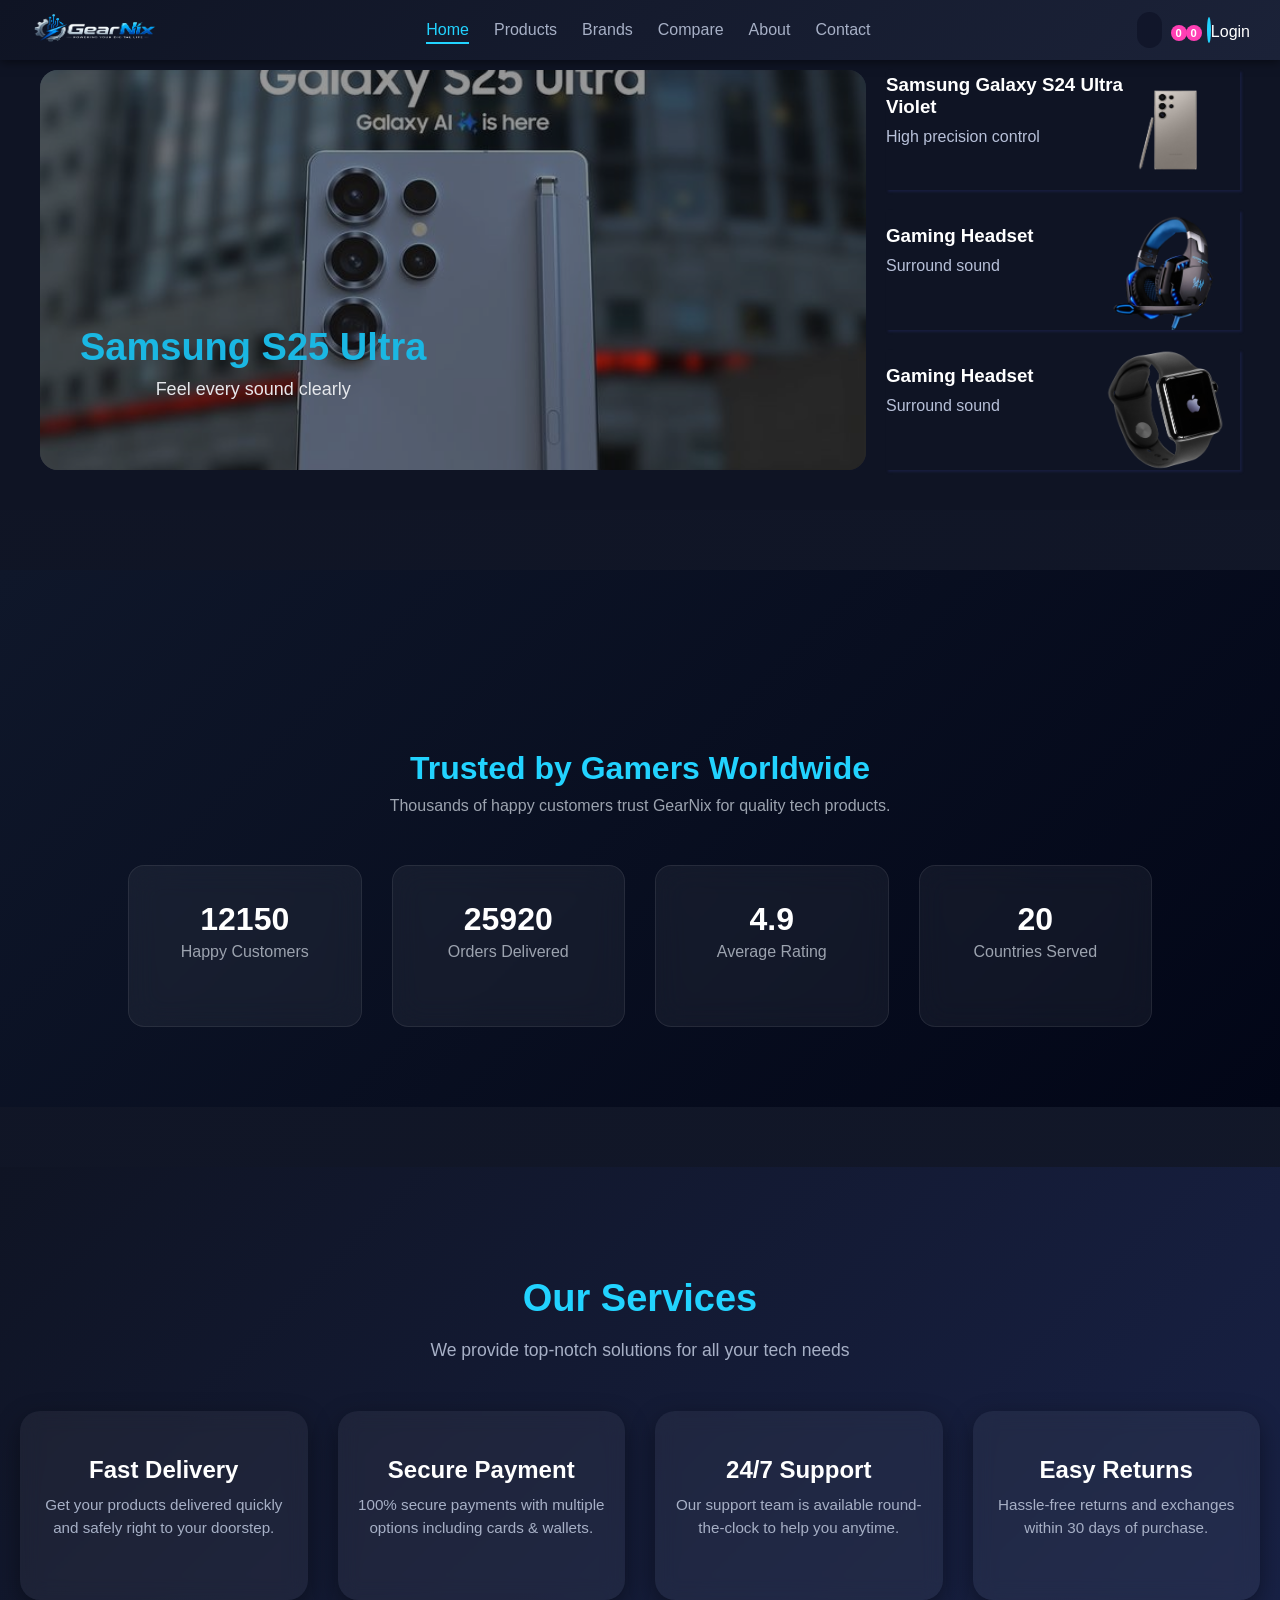
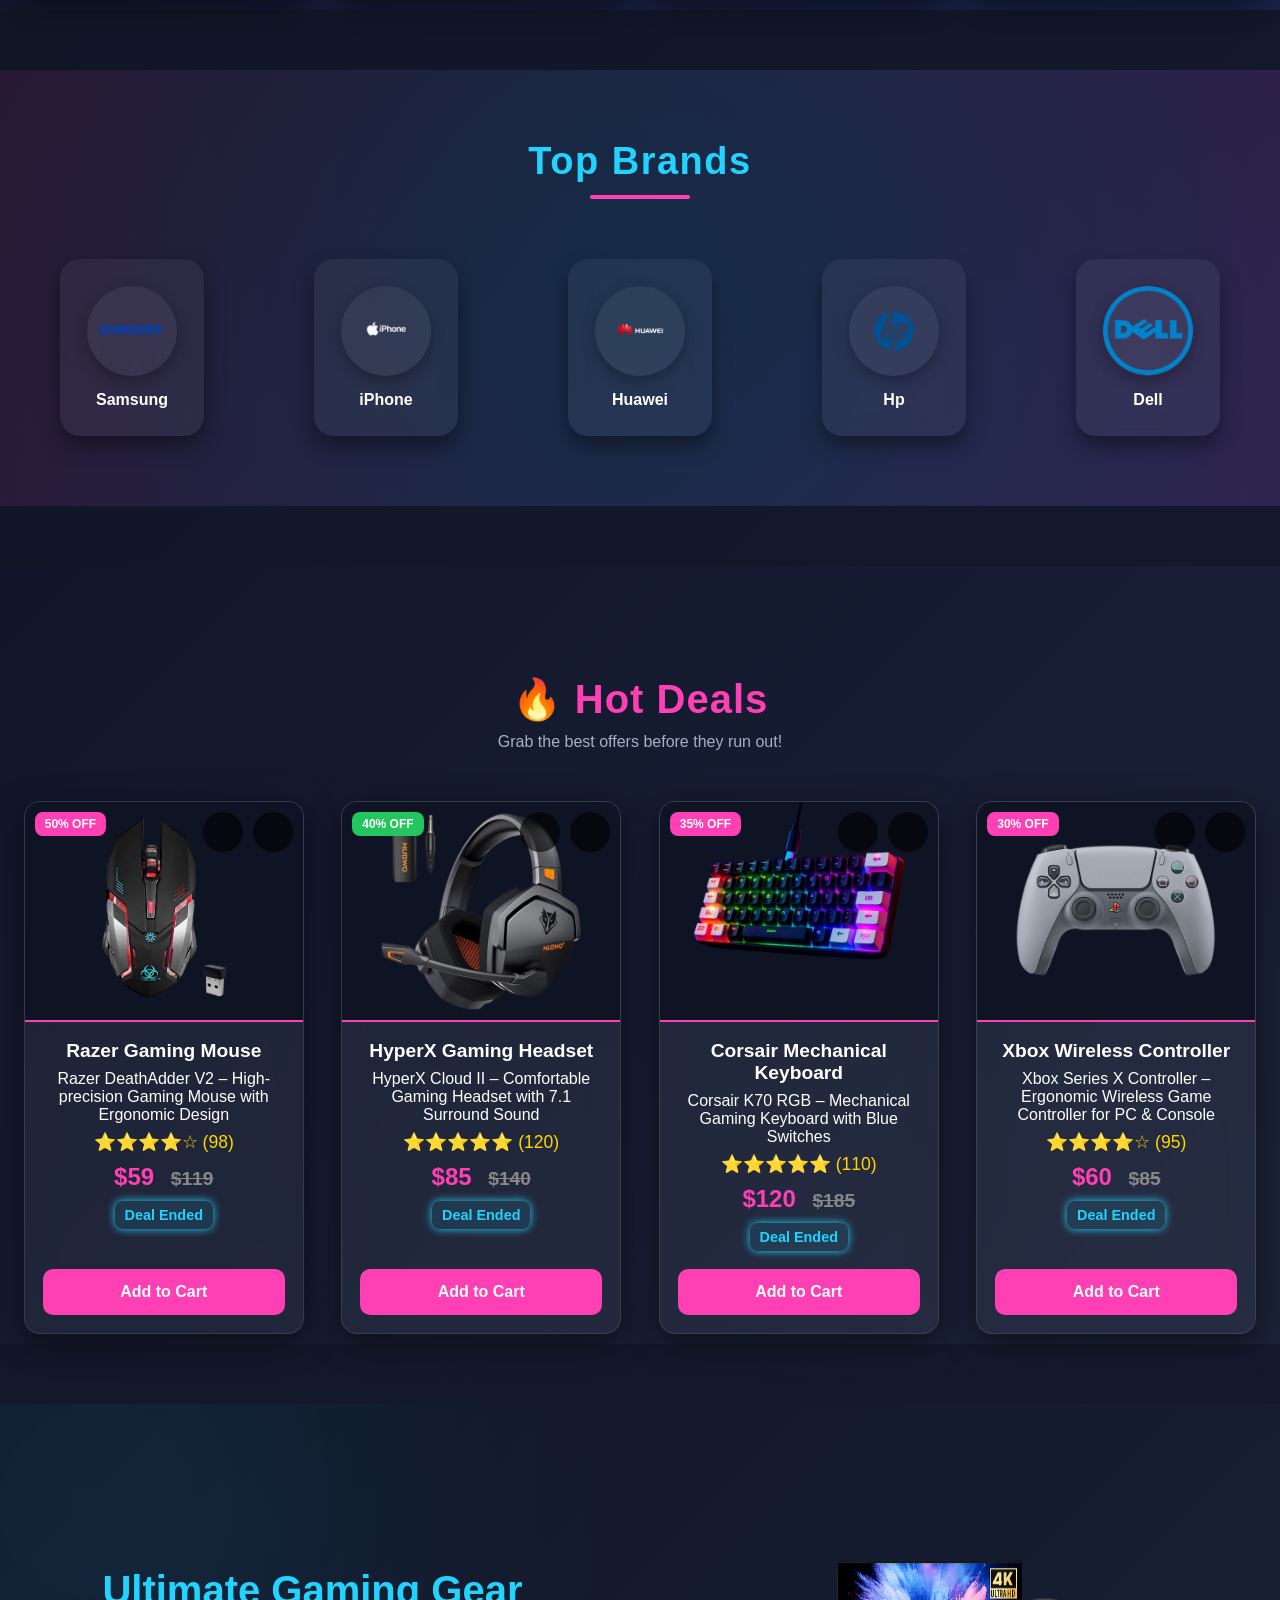
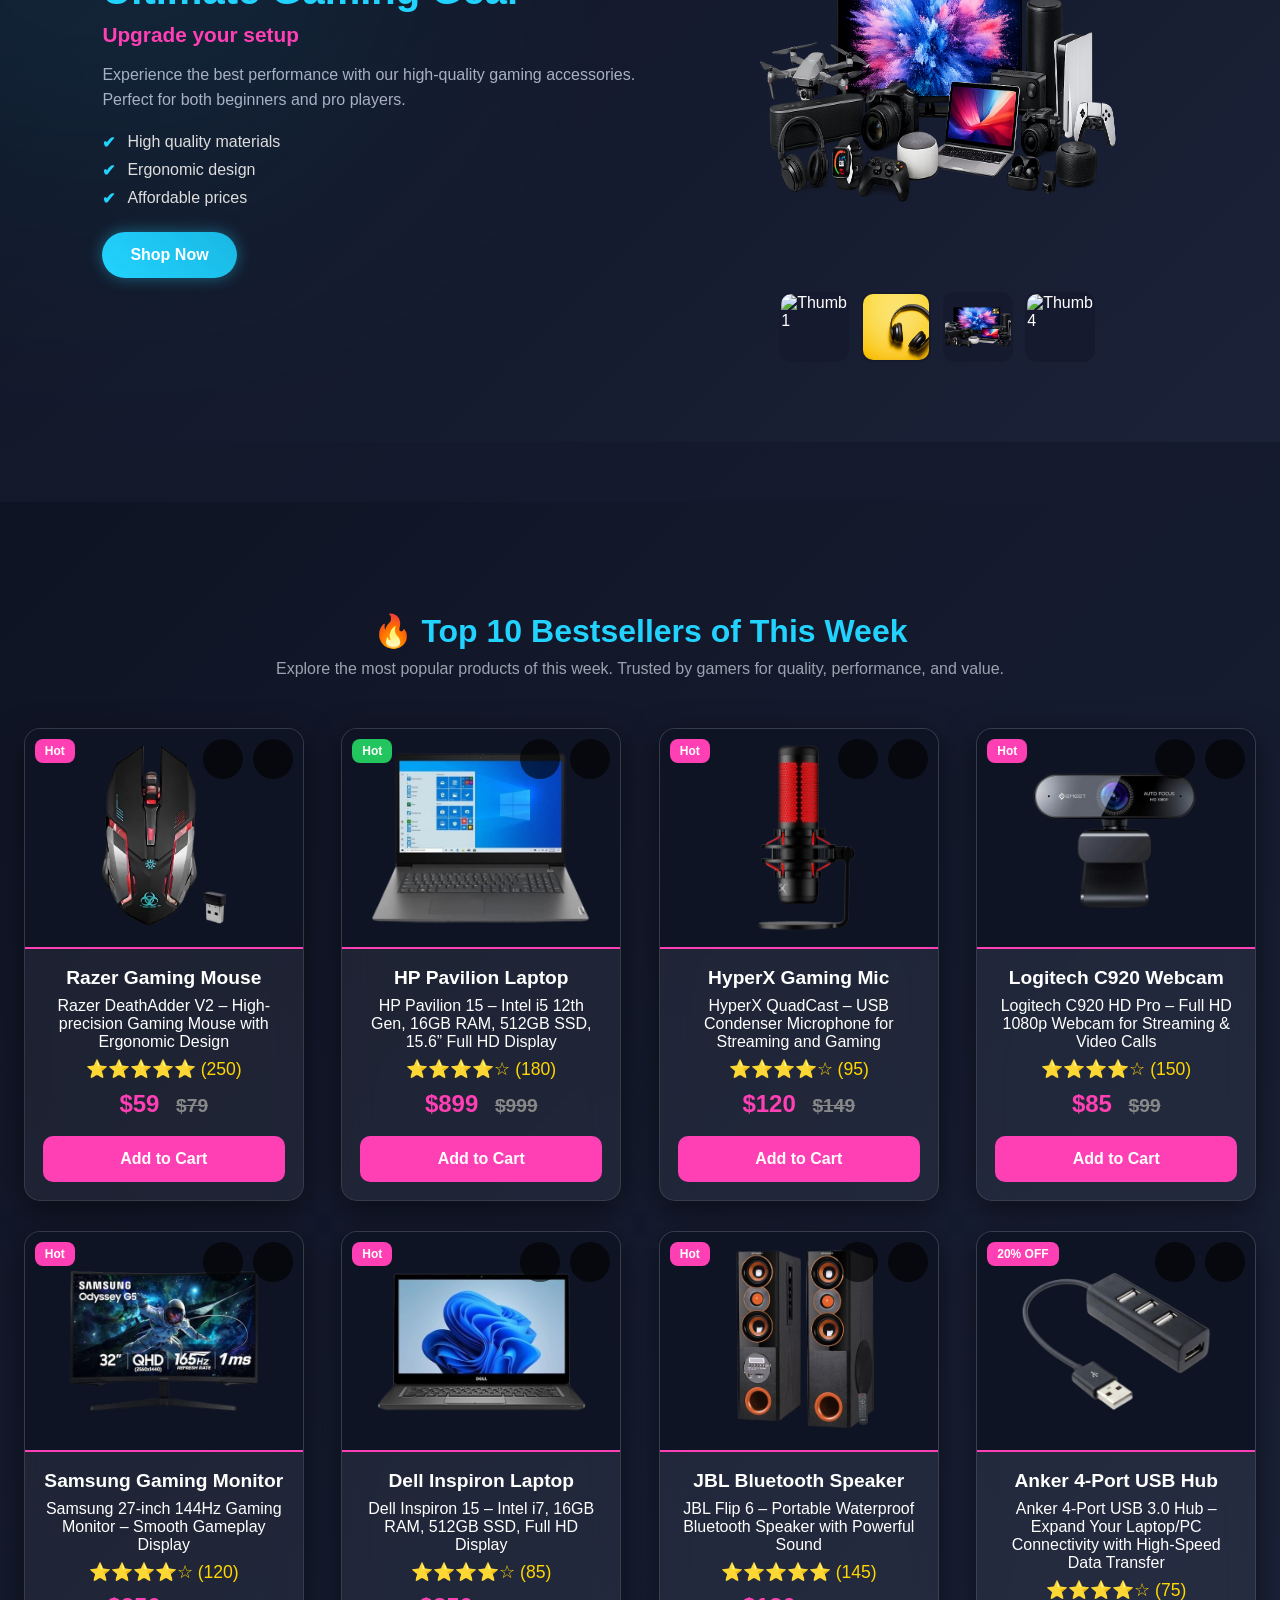
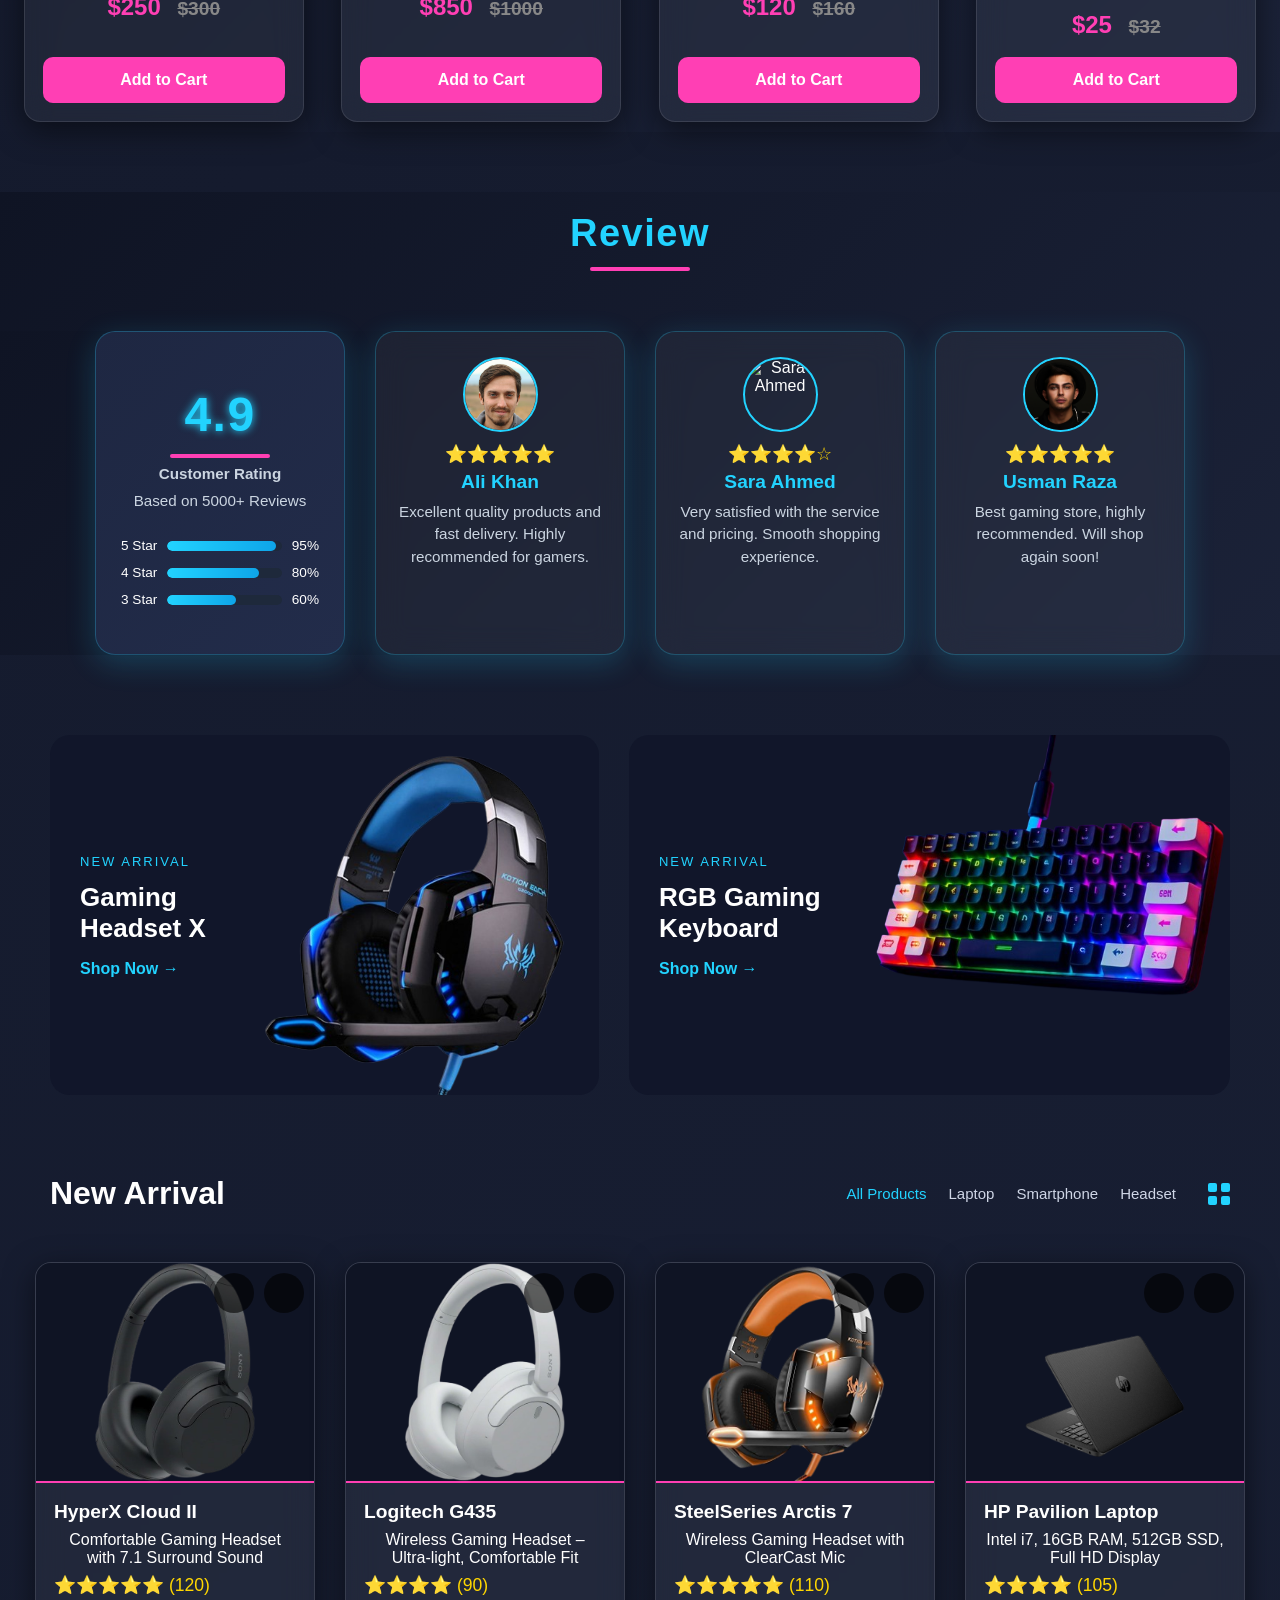
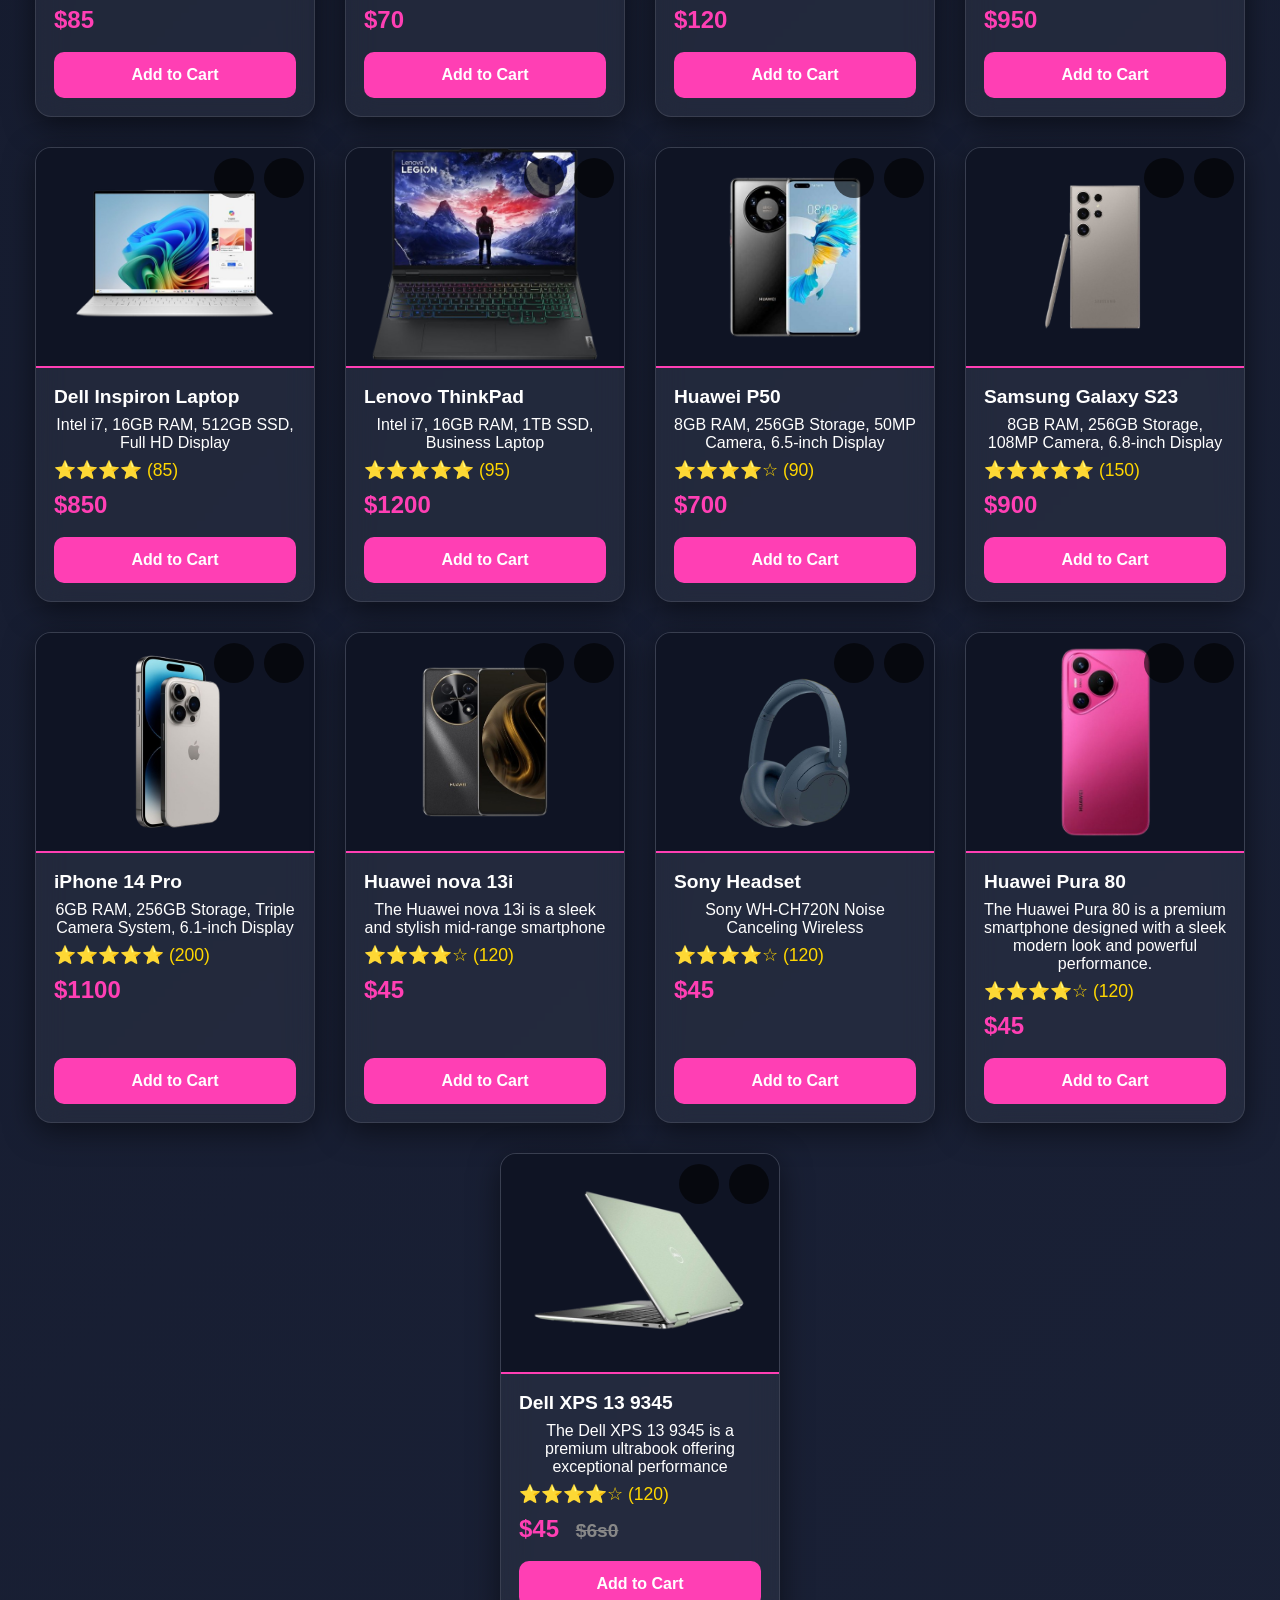
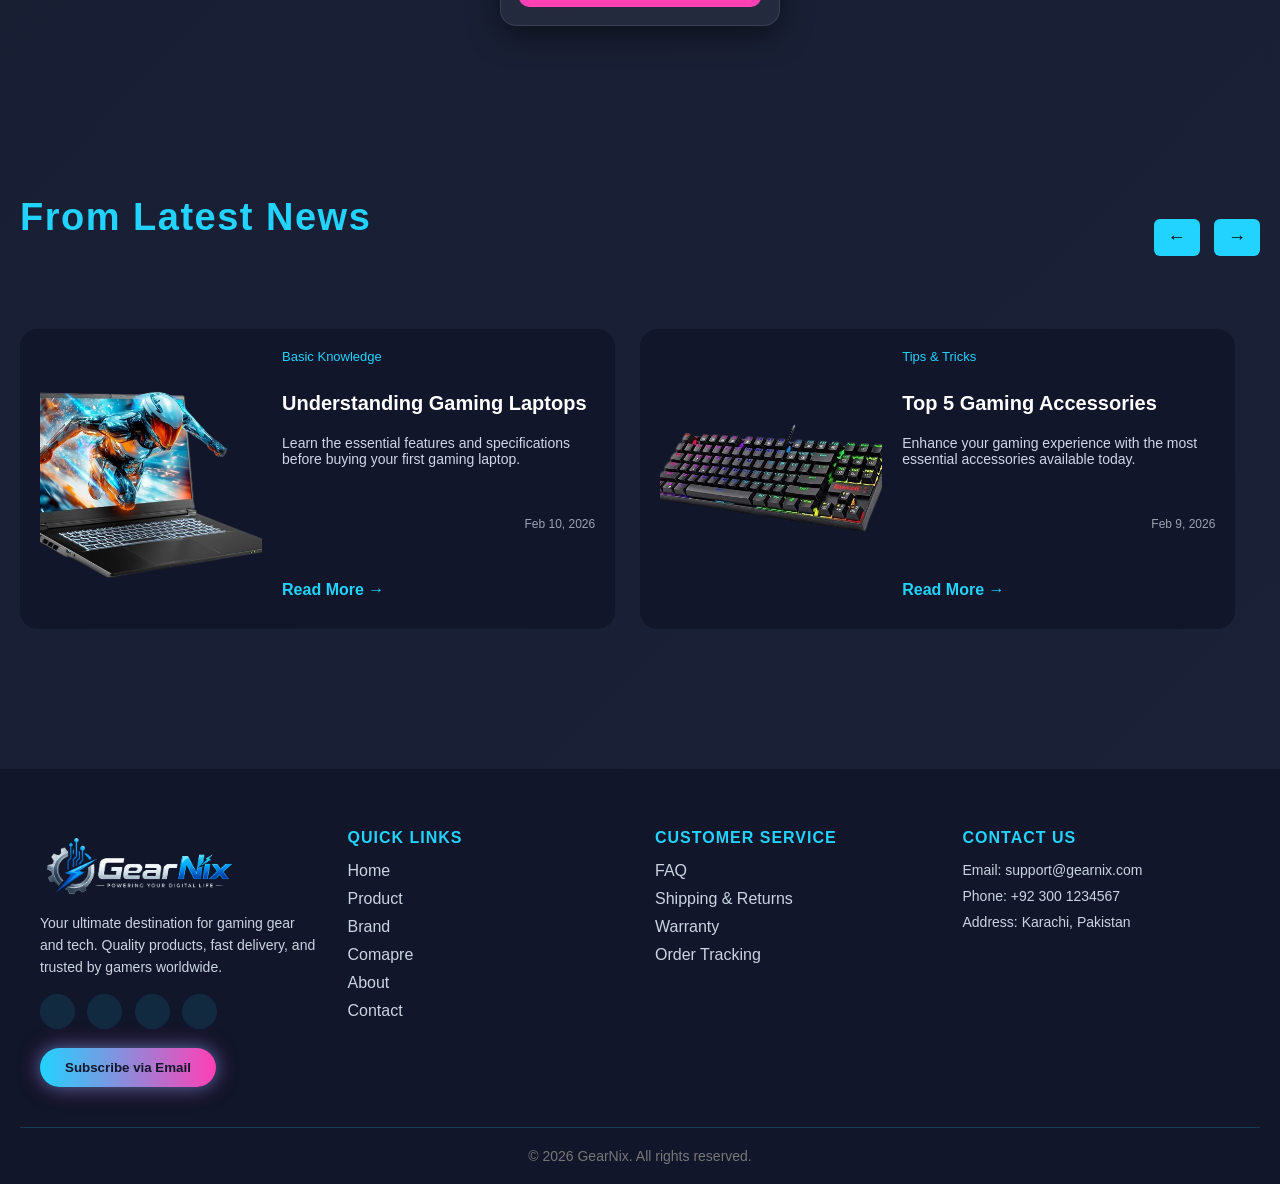
==== commit 9bb82479: "Initial commit" ====
--- a/index.html
+++ b/index.html
@@ -145,6 +145,7 @@
             </div>
           </div>
           
+      
         </div>
       
         <!-- RIGHT : CARDS -->
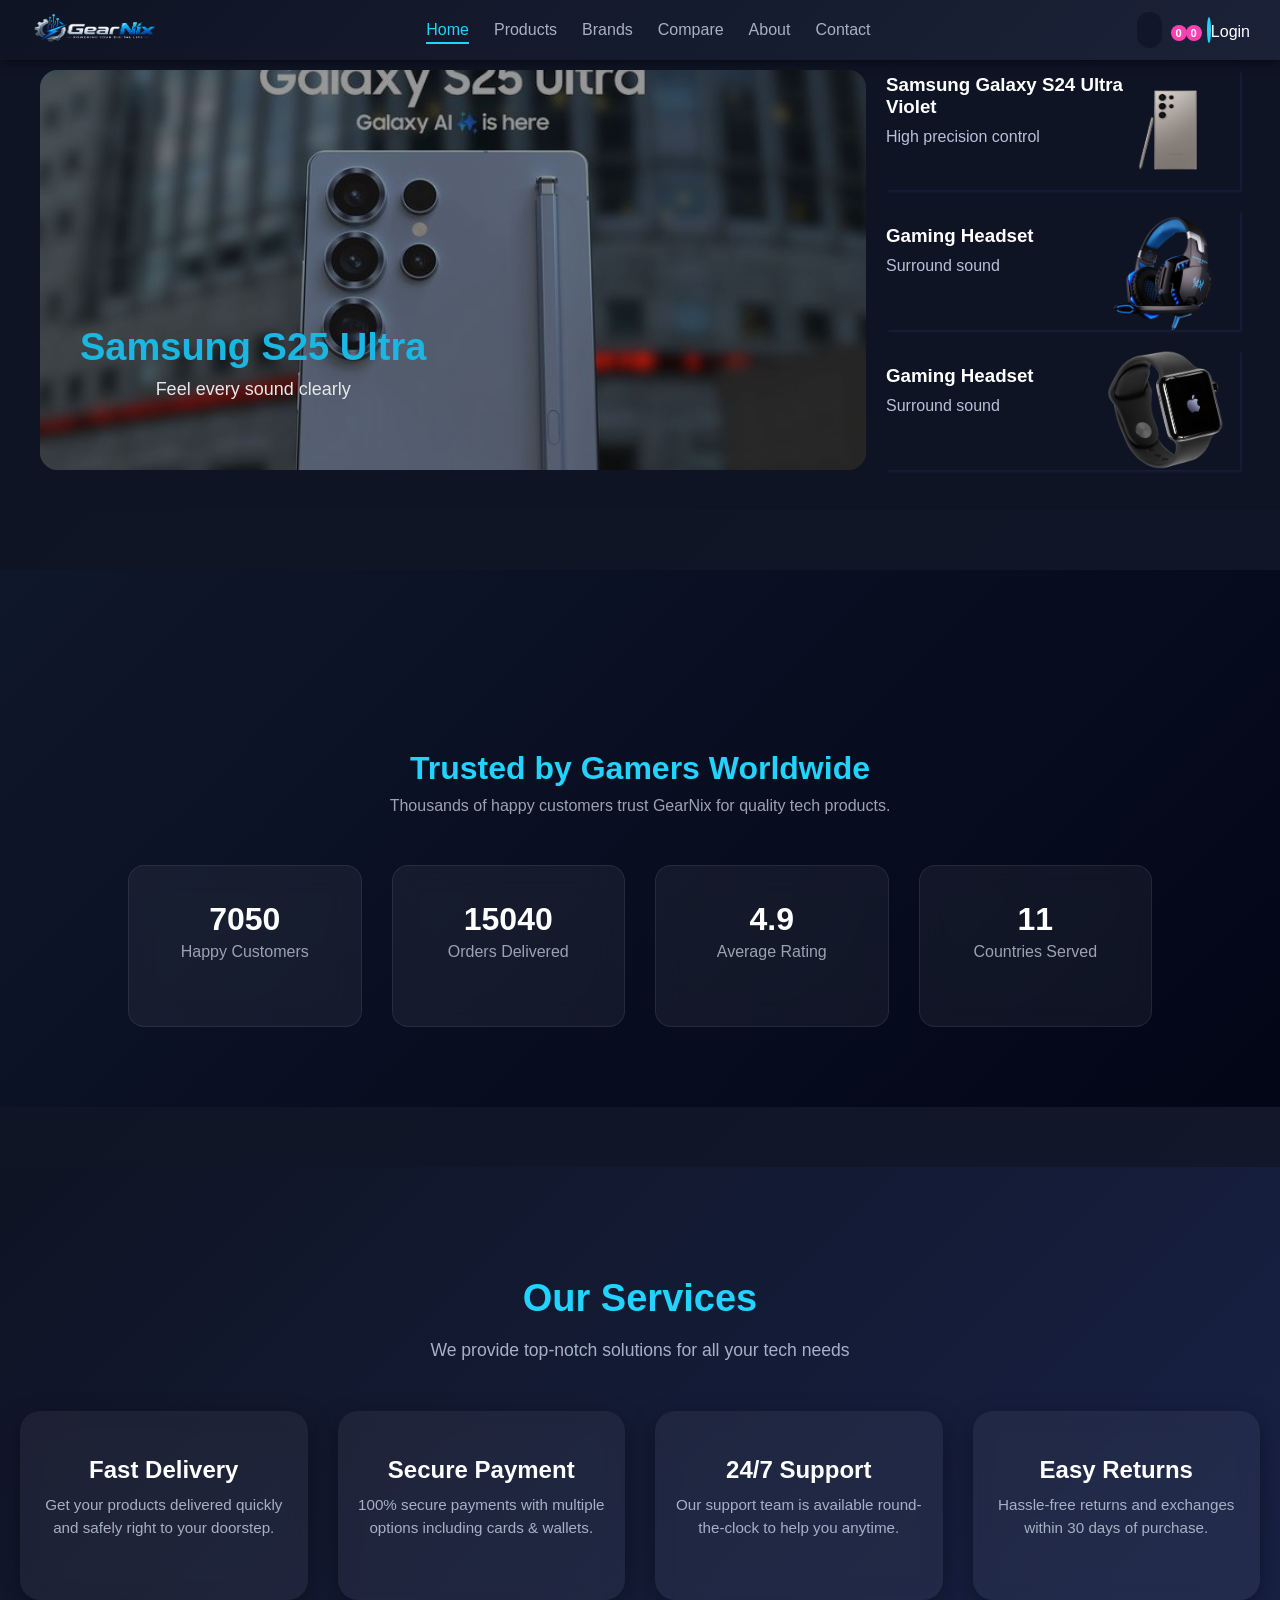
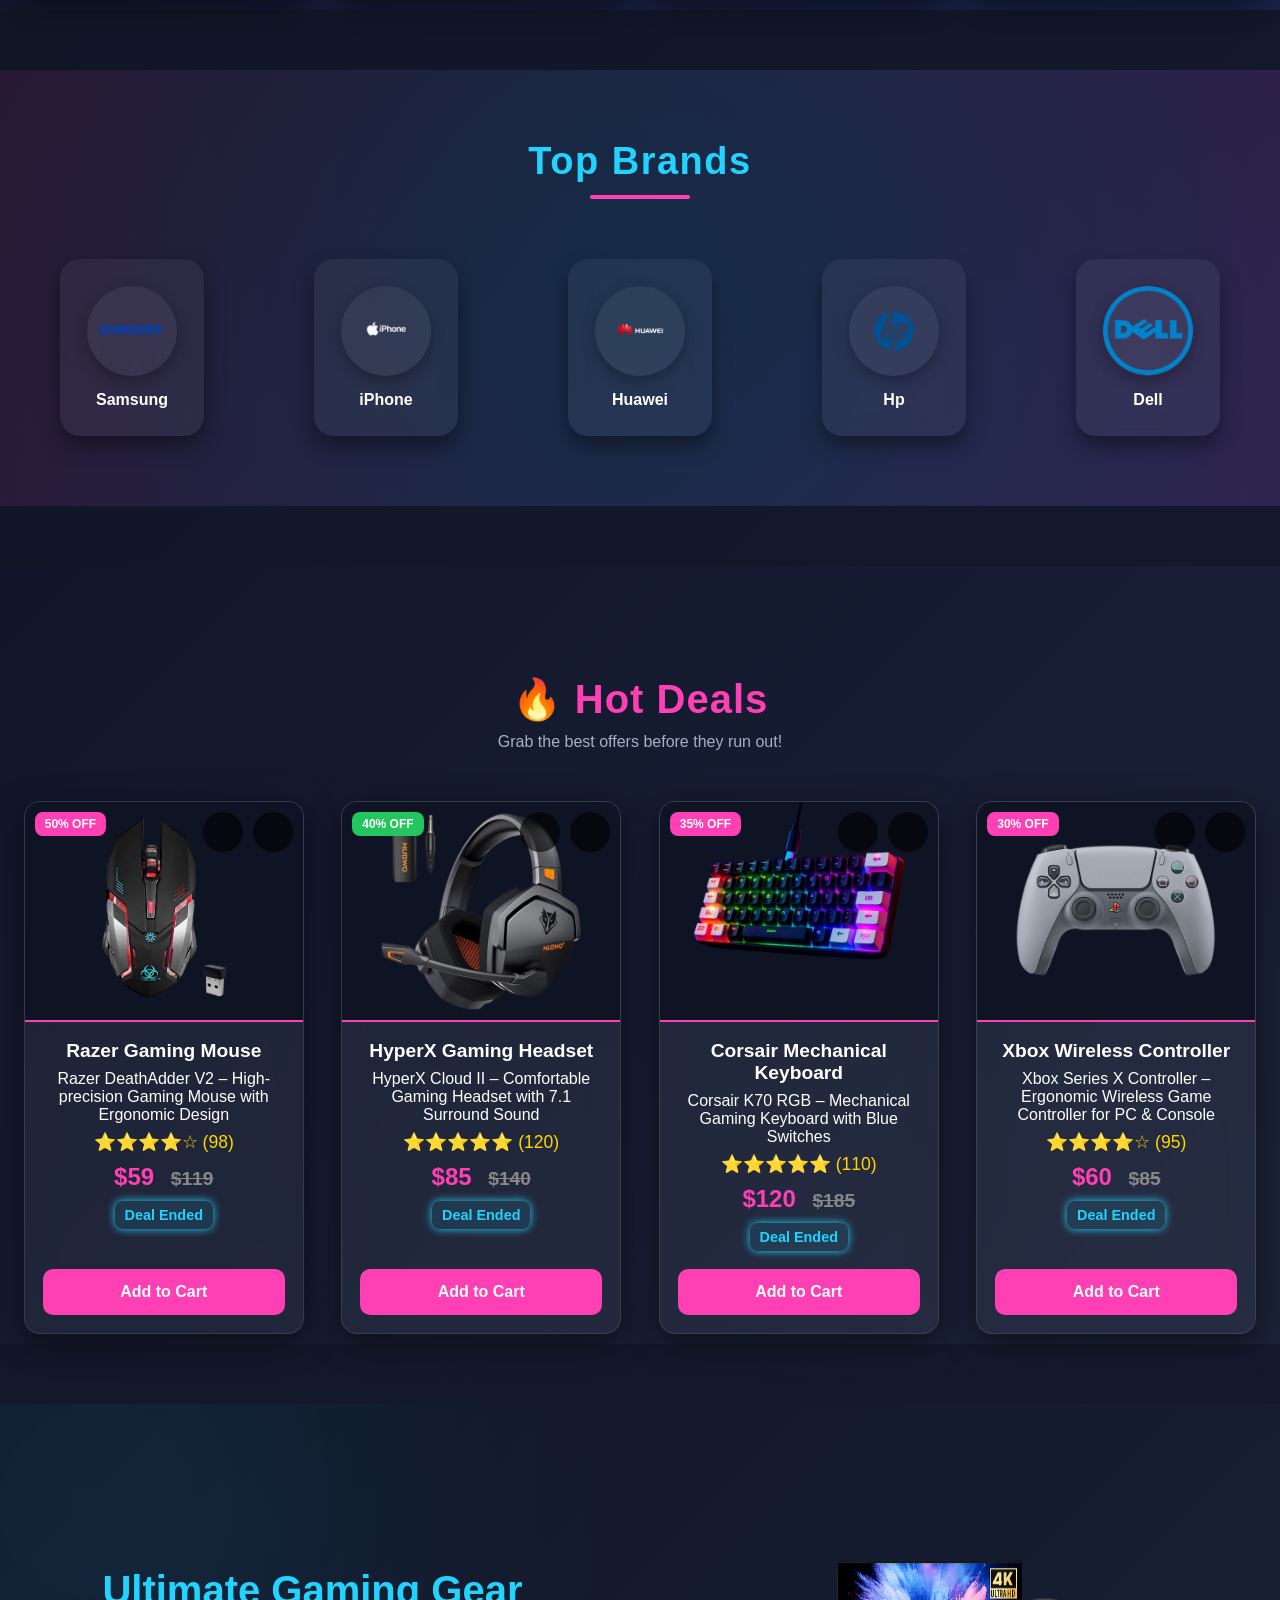
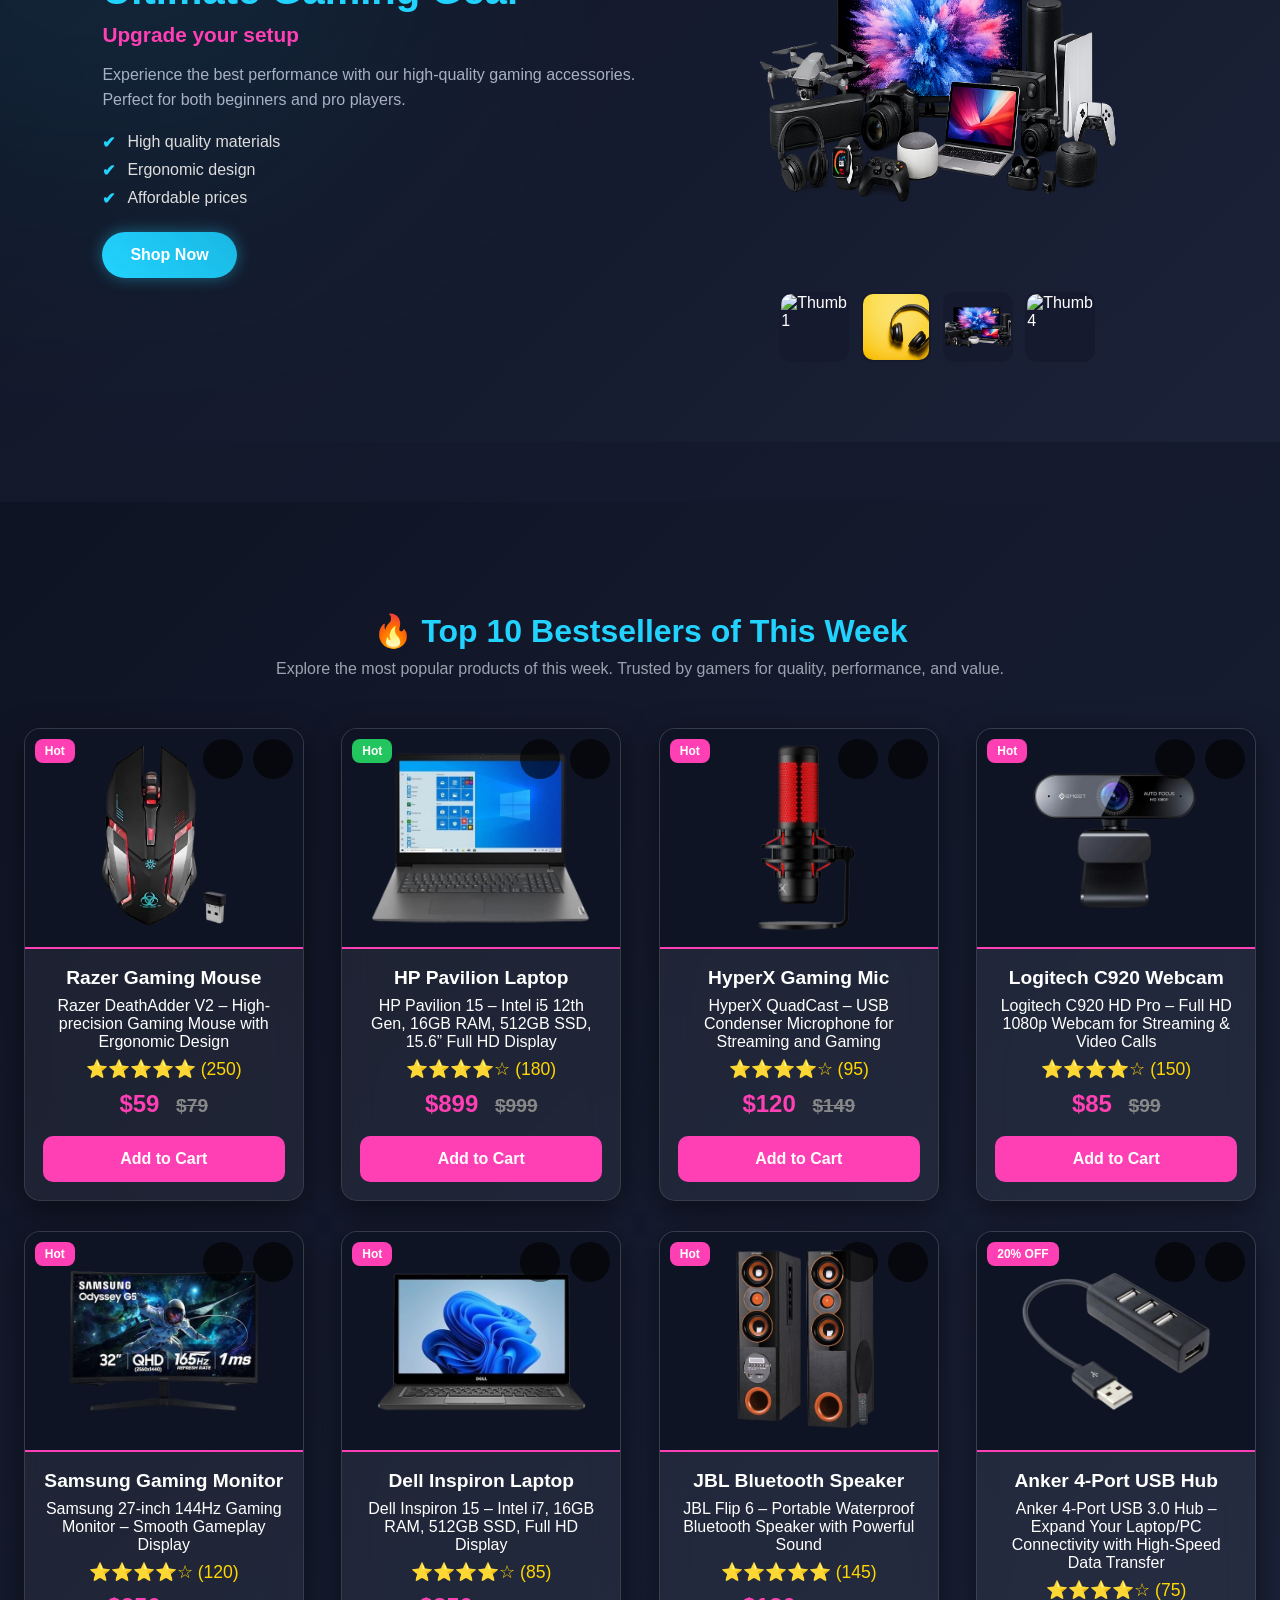
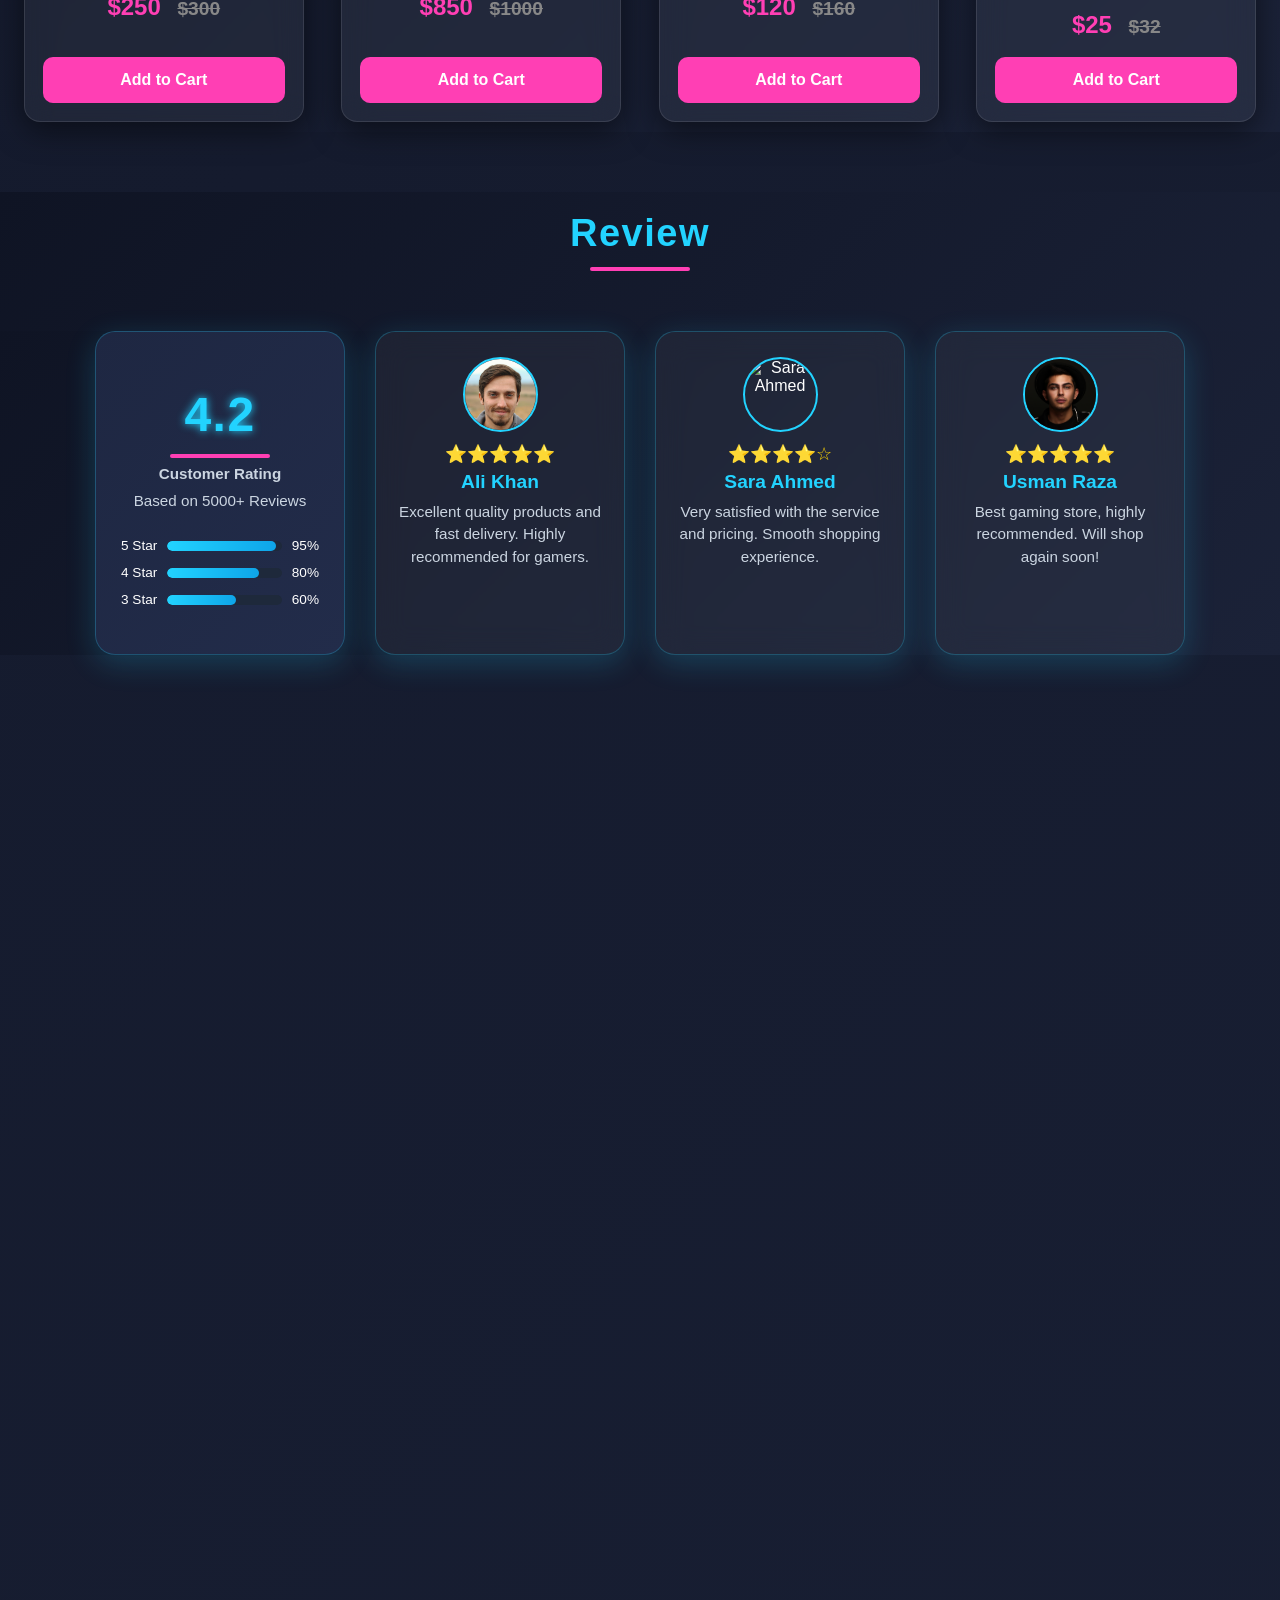
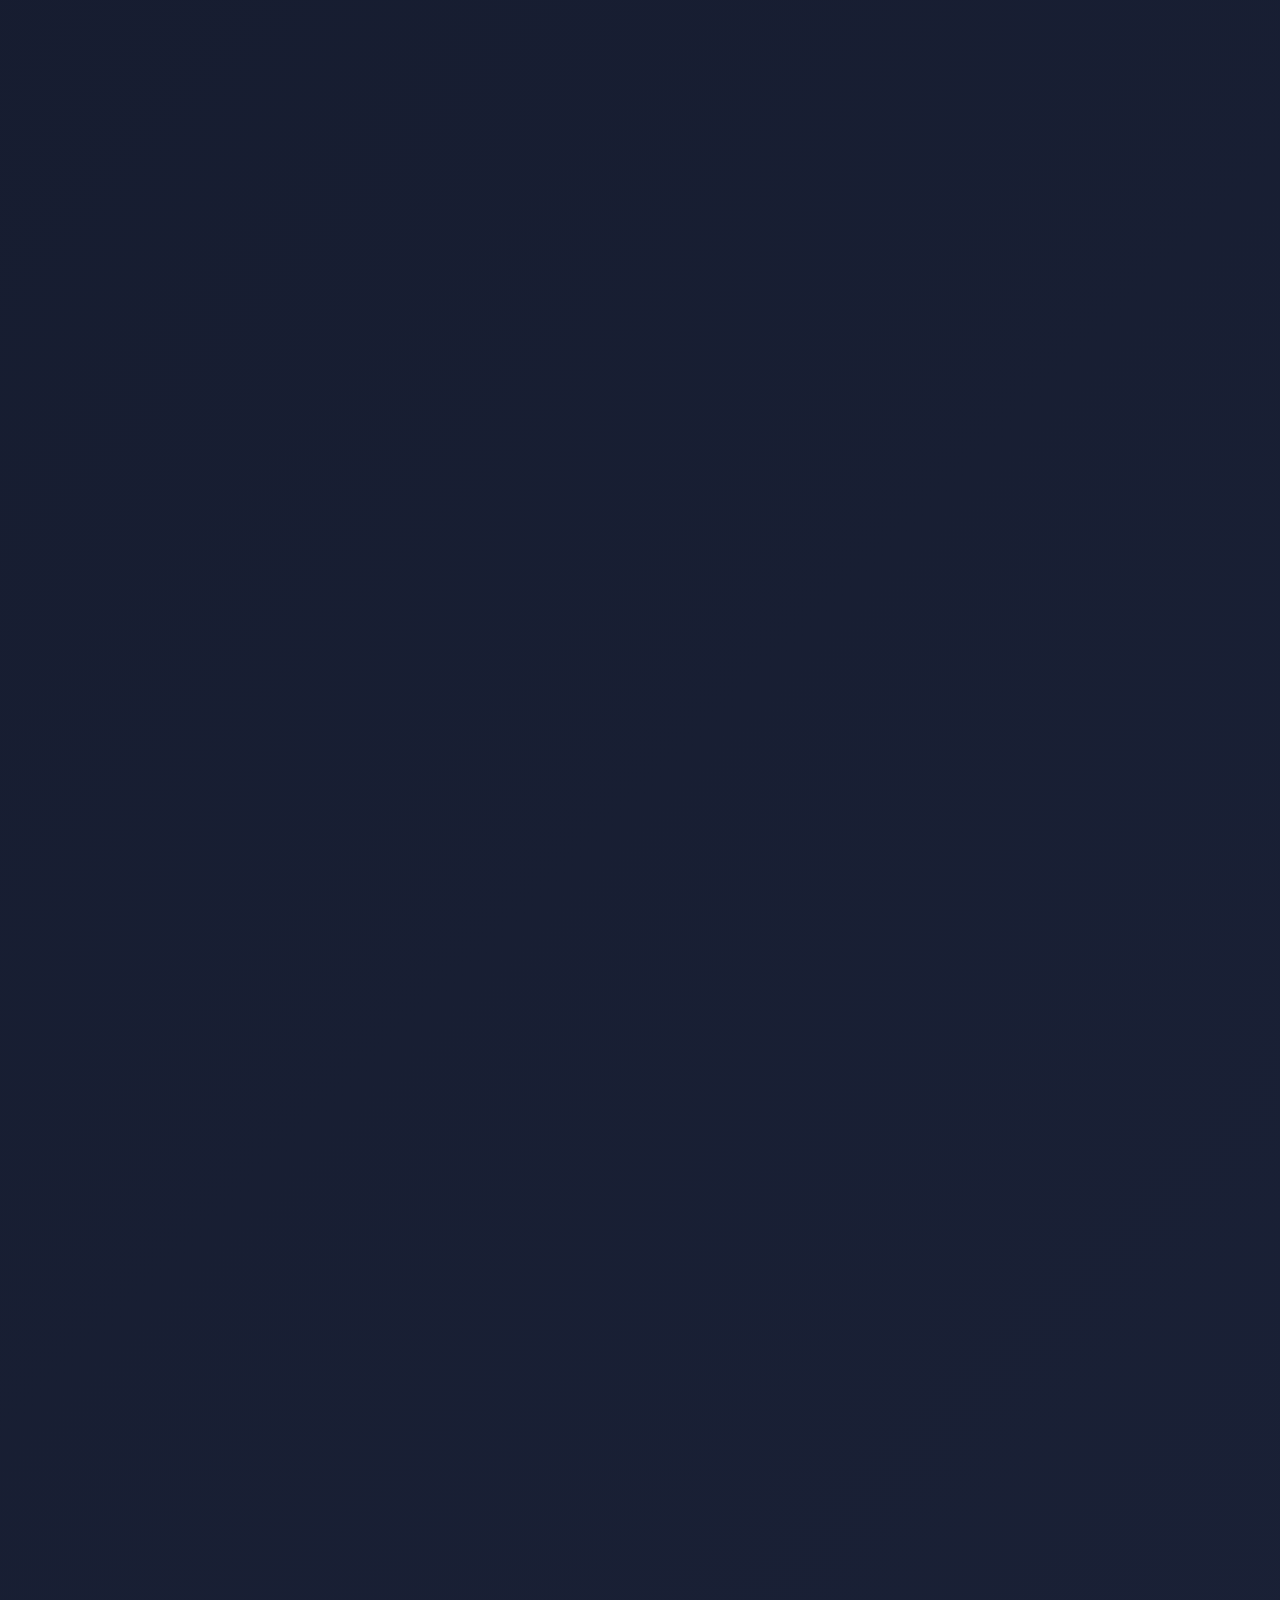
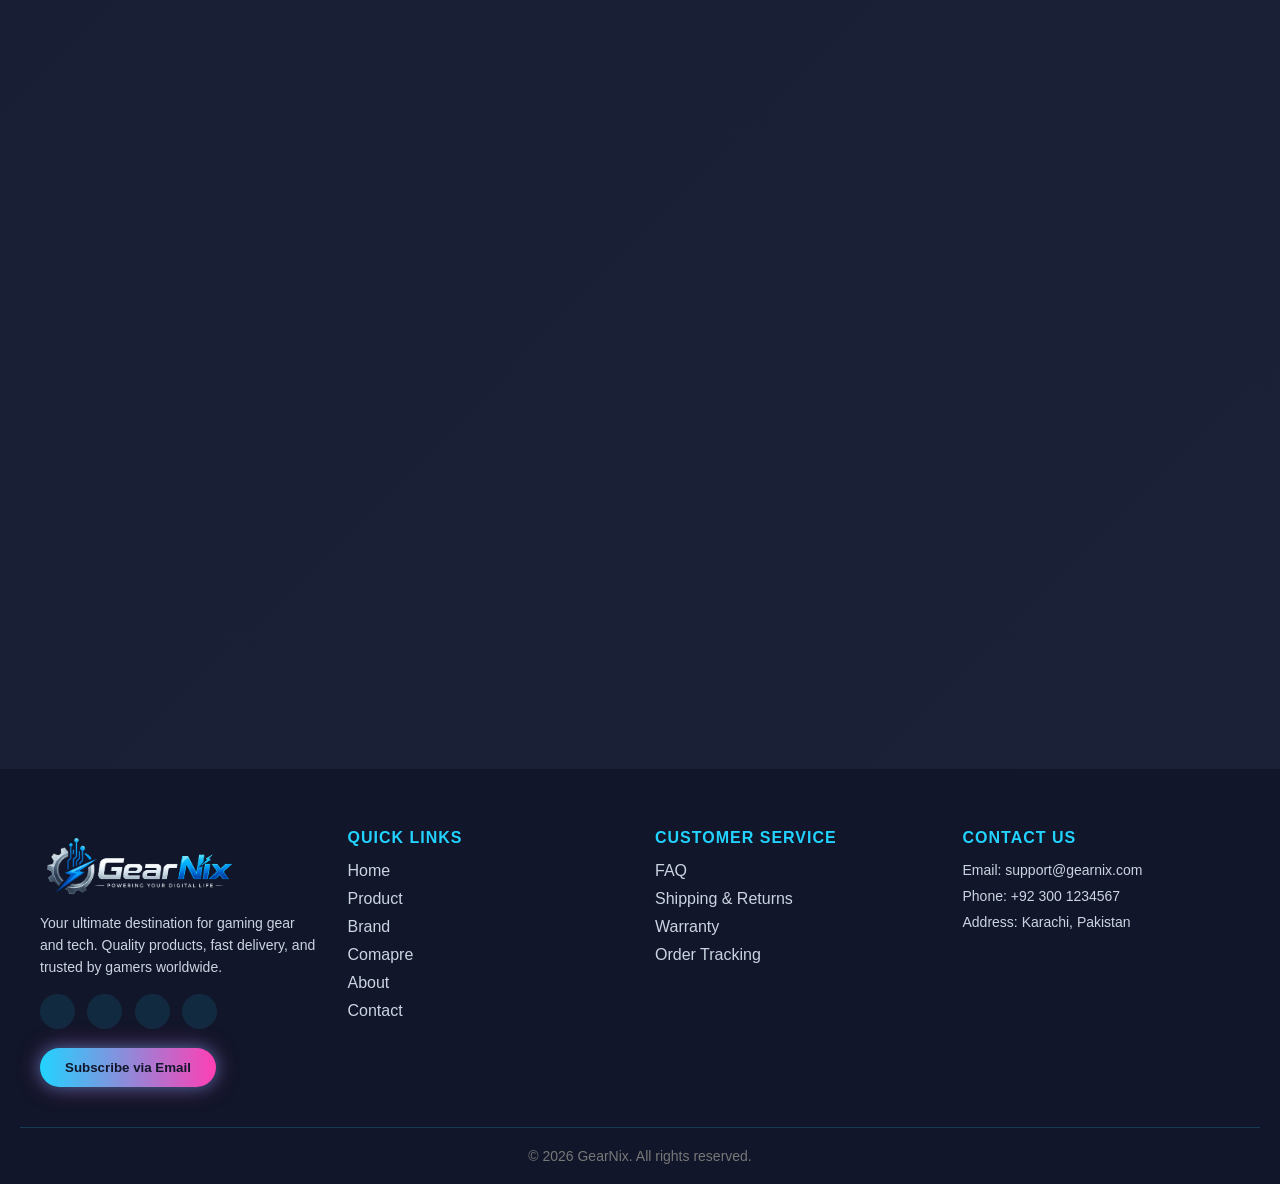
==== commit be212b7d: "fix" ====
--- a/index.html
+++ b/index.html
@@ -281,14 +281,14 @@
             <span>Huawei</span>
           </a>
       
-          <a href="brands.html?brand=Sony" class="brand-card">
+          <a href="brands.html?brand=HP" class="brand-card">
             <div class="brand-logo">
               <img src="images/hp/hp logp.png" alt="Sony">
             </div>
             <span>Hp</span>
           </a>
       
-          <a href="#" class="brand-card">
+          <a href="brands.html?brand=Dell" class="brand-card">
             <div class="brand-logo">
               <img src="images/dell/dell logo.png" alt="Huawei">
             </div>
@@ -1502,7 +1502,7 @@
 </div>
 
 <script src="app.js"></script>
-<!-- <script src="products.js"></script> -->
+<script src="products.js"></script>
 <!-- AOS JS -->
 <script src="https://unpkg.com/aos@2.3.4/dist/aos.js"></script>
 
@@ -1814,14 +1814,14 @@
 
 document.addEventListener("DOMContentLoaded", () => {
 
-    const cartCountEl = document.querySelector(".cart-count");
-    console.log(cartCountEl); // check kare ke ab element mil raha hai
-
-    const addToCartBtns = document.querySelectorAll(".add-to-cart-btn");
-
-    addToCartBtns.forEach(addToCartBtn => {
-
-        addToCartBtn.addEventListener("click", (e) => {
+  const cartCountEl = document.querySelector(".cart-count");
+  console.log(cartCountEl); // check kare ke ab element mil raha hai
+  const addToCartBtns = document.querySelectorAll(".add-to-cart-btn");
+  
+  addToCartBtns.forEach(addToCartBtn => {
+    
+    addToCartBtn.addEventListener("click", (e) => {
+          if(!checkLogin()) return;
 
             e.stopPropagation();
 
